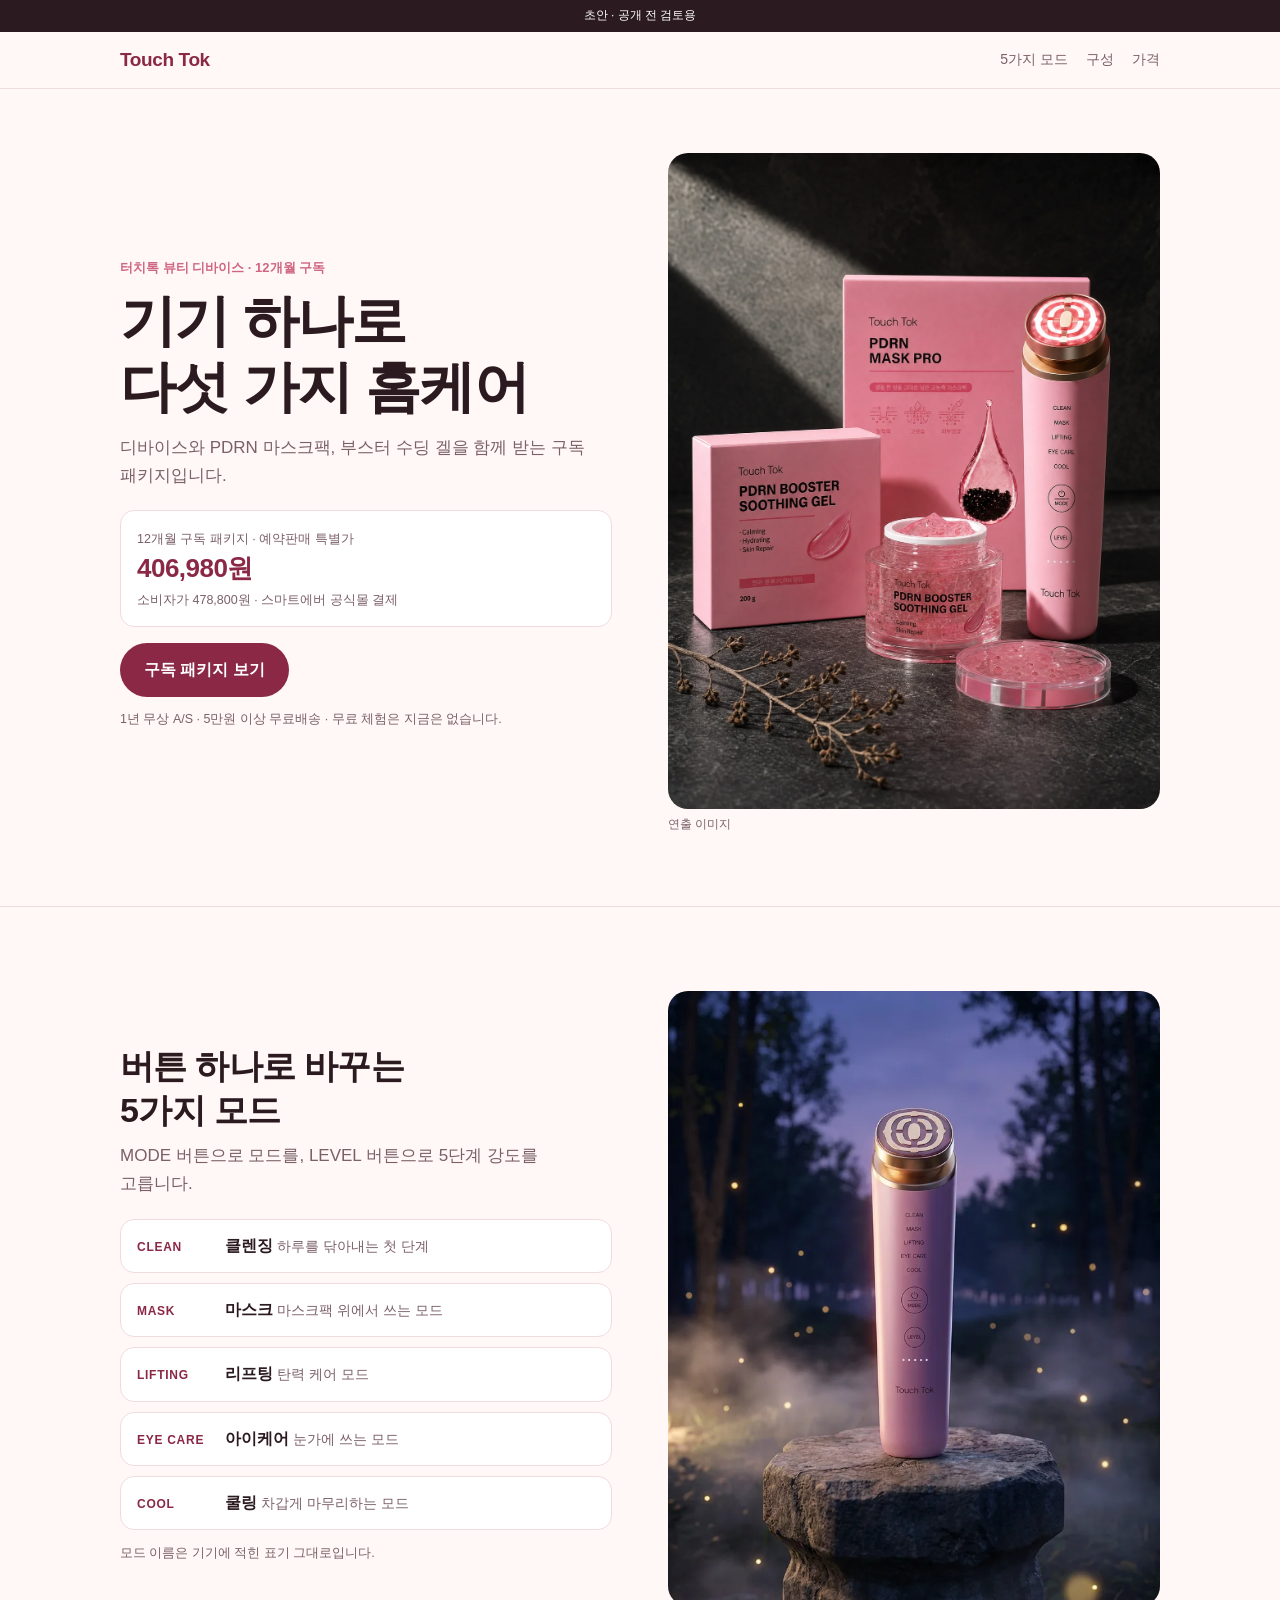
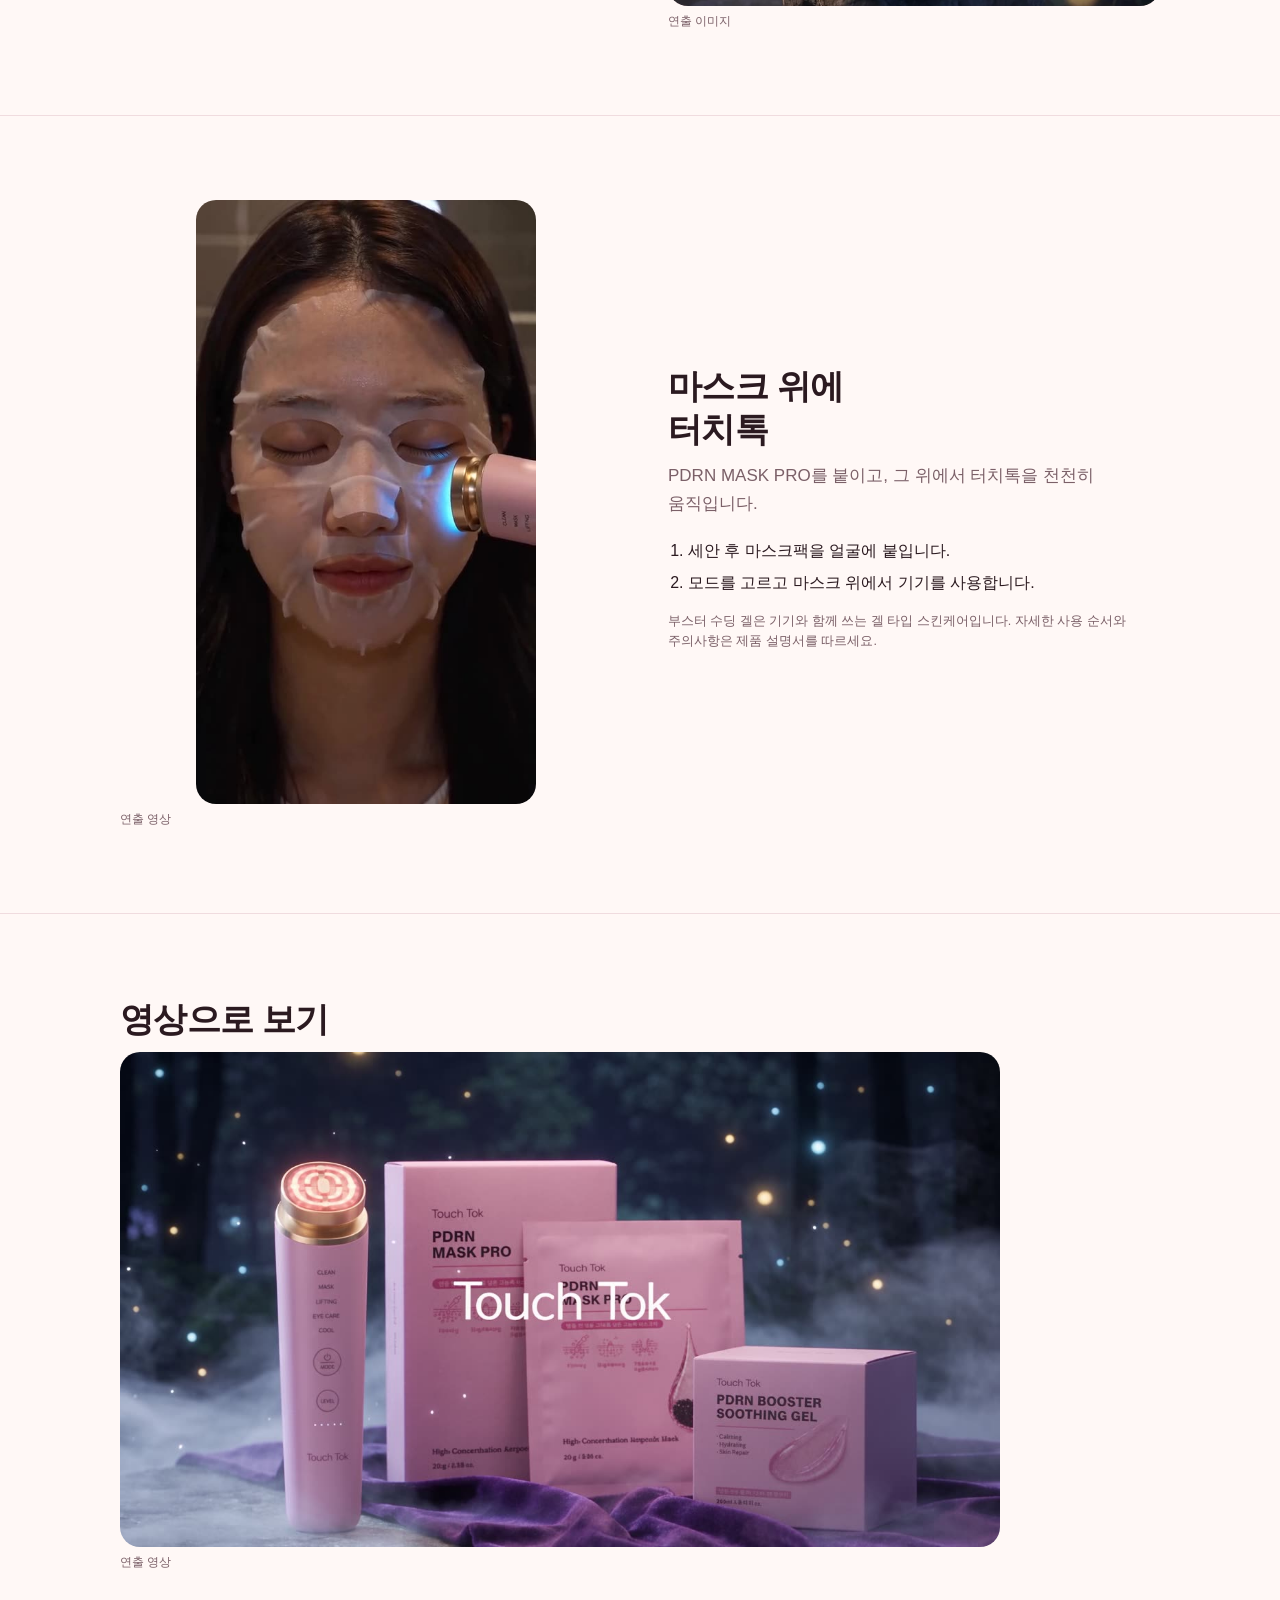
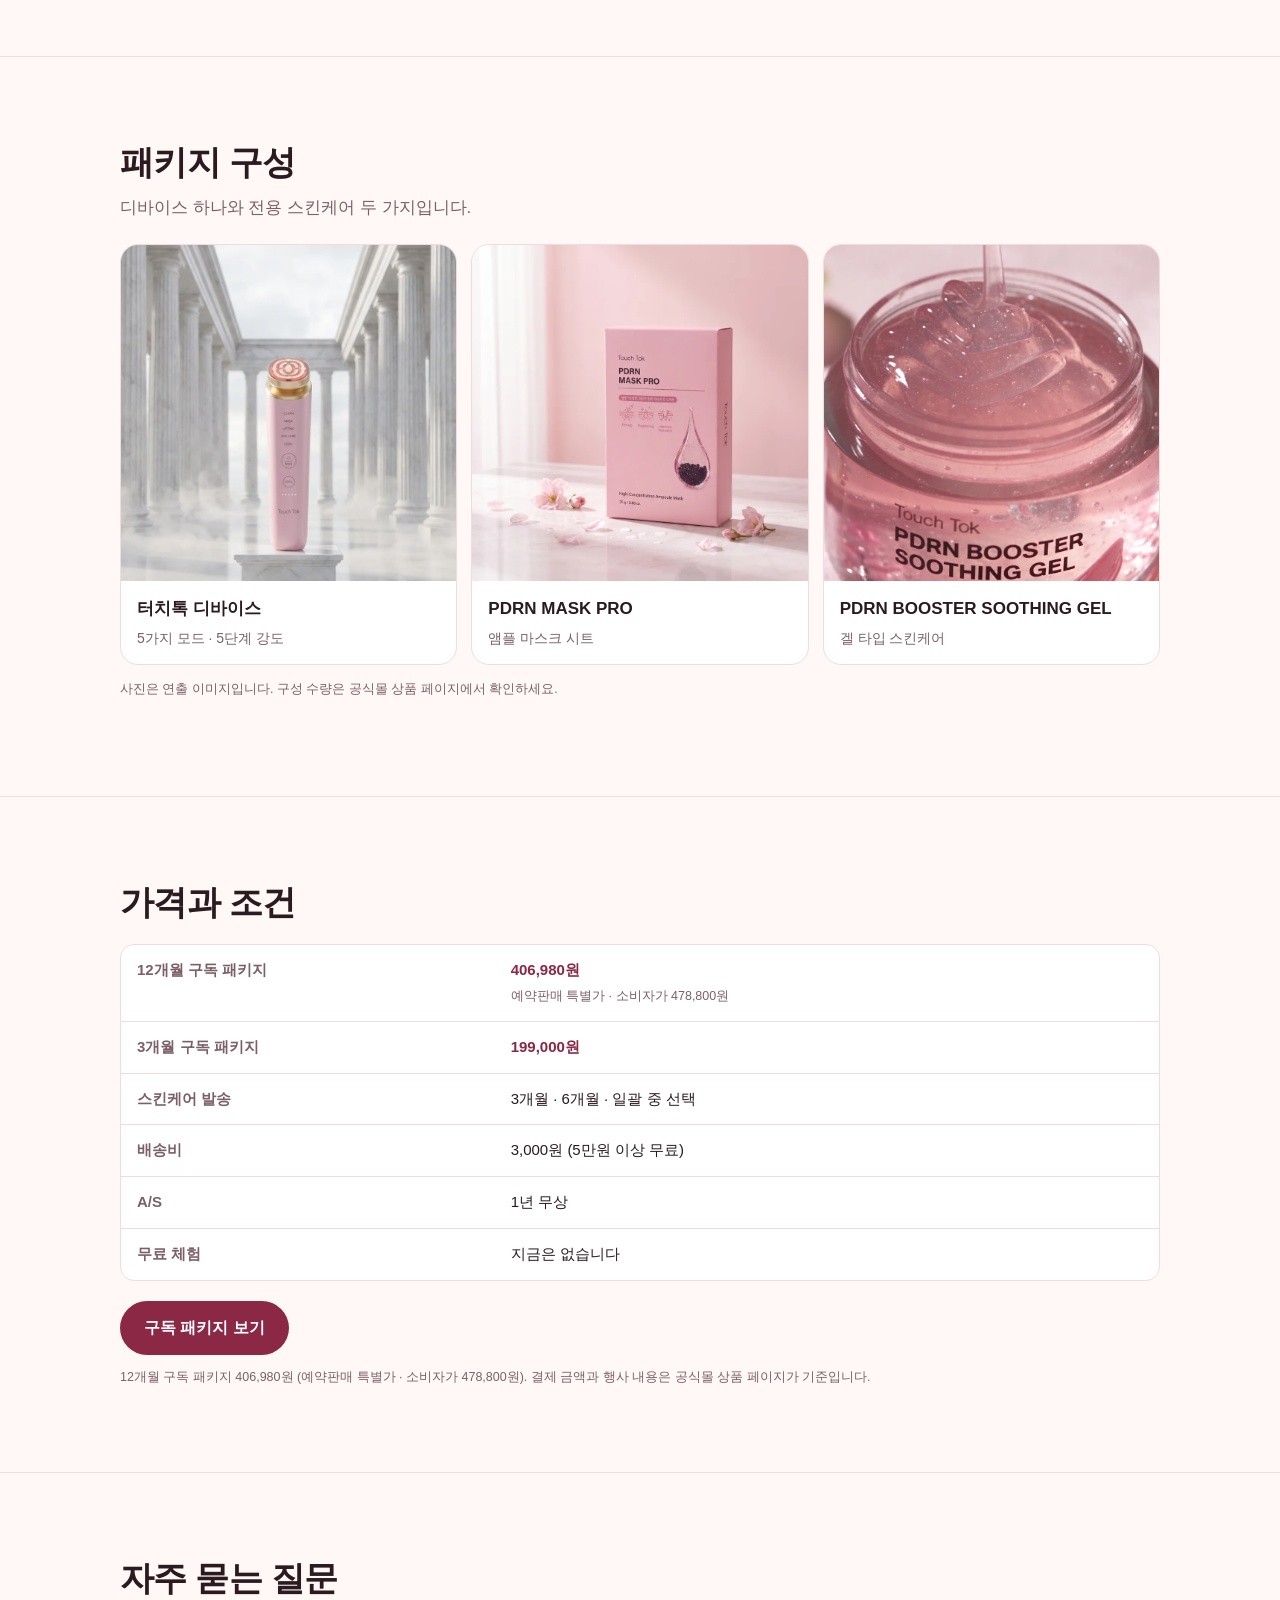
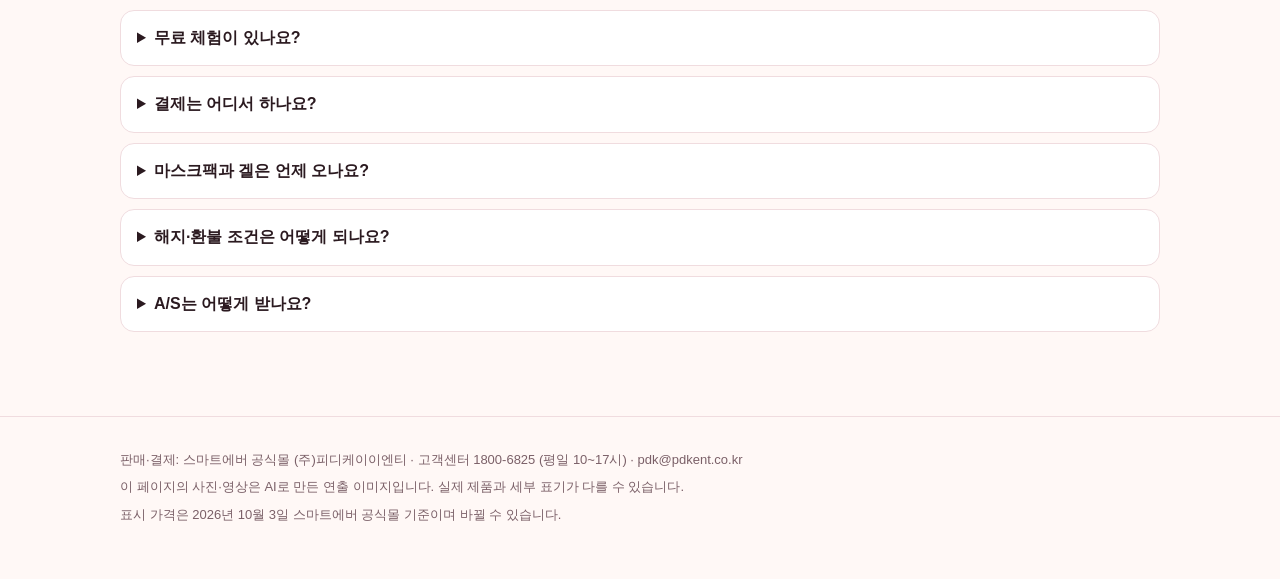
==== index.html @ 44891b77 "터치톡 랜딩(touchtok.kr) 초안 추가 index.html, CNAME, assets/, img/, tools/build.py. DRAFT=True (초안 띠 + 검색 제외" ====
<!doctype html>
<html lang="ko"><head><meta charset="utf-8"><meta name="viewport" content="width=device-width,initial-scale=1">
<title>터치톡 | 기기 하나로 다섯 가지 홈케어</title><meta name="description" content="터치톡 뷰티 디바이스와 PDRN 마스크팩·부스터 수딩 겔을 함께 받는 12개월 구독 패키지."><meta name="robots" content="noindex"><link rel="canonical" href="https://touchtok.kr/"><meta property="og:url" content="https://touchtok.kr/">
<meta property="og:type" content="website"><meta property="og:title" content="터치톡 | 기기 하나로 다섯 가지 홈케어"><meta property="og:description" content="터치톡 뷰티 디바이스와 PDRN 마스크팩·부스터 수딩 겔을 함께 받는 12개월 구독 패키지."><meta property="og:image" content="https://touchtok.kr/assets/og.jpg?v=1">
<link rel="stylesheet" href="assets/site.css?v=1"></head><body><div class="draft">초안 · 공개 전 검토용</div>
<header class="top"><div class="w"><a class="logo" href="./">Touch Tok</a><nav><a class="pc" href="#modes">5가지 모드</a><a href="#set">구성</a><a href="#price">가격</a></nav></div></header>
<main>
<section class="hero"><div class="w two"><div>
<div class="eyebrow">터치톡 뷰티 디바이스 · 12개월 구독</div>
<h1>기기 하나로<br>다섯 가지 홈케어</h1>
<p class="lead">디바이스와 PDRN 마스크팩, 부스터 수딩 겔을 함께 받는 구독 패키지입니다.</p>
<div class="price"><span class="fine">12개월 구독 패키지 · 예약판매 특별가</span><b>406,980원</b><span class="fine">소비자가 478,800원 · 스마트에버 공식몰 결제</span></div>
<a class="btn" href="https://smartever.co.kr/product/detail.html?product_no=33">구독 패키지 보기</a>
<p class="fine" style="margin:12px 0 0">1년 무상 A/S · 5만원 이상 무료배송 · 무료 체험은 지금은 없습니다.</p></div>
<figure><div class="shot a34"><img src="img/set.webp" alt="터치톡 디바이스, PDRN MASK PRO, PDRN BOOSTER SOOTHING GEL"></div><figcaption>연출 이미지</figcaption></figure></div></section>
<section id="modes"><div class="w two"><div>
<h2>버튼 하나로 바꾸는<br>5가지 모드</h2>
<p class="lead">MODE 버튼으로 모드를, LEVEL 버튼으로 5단계 강도를 고릅니다.</p>
<ul class="modes"><li><span class="en">CLEAN</span><div><b>클렌징</b> <span>하루를 닦아내는 첫 단계</span></div></li><li><span class="en">MASK</span><div><b>마스크</b> <span>마스크팩 위에서 쓰는 모드</span></div></li><li><span class="en">LIFTING</span><div><b>리프팅</b> <span>탄력 케어 모드</span></div></li><li><span class="en">EYE CARE</span><div><b>아이케어</b> <span>눈가에 쓰는 모드</span></div></li><li><span class="en">COOL</span><div><b>쿨링</b> <span>차갑게 마무리하는 모드</span></div></li></ul><p class="fine">모드 이름은 기기에 적힌 표기 그대로입니다.</p></div>
<figure><div class="shot a45"><img src="img/device.webp" alt="터치톡 디바이스 정면" loading="lazy"></div><figcaption>연출 이미지</figcaption></figure></div></section>
<section id="how"><div class="w two"><figure><div class="shot v9"><video src="img/use.mp4" poster="img/use.jpg" aria-label="마스크팩 위에서 터치톡을 쓰는 모습" autoplay muted loop playsinline preload="metadata"></video></div><figcaption>연출 영상</figcaption></figure><div>
<h2>마스크 위에<br>터치톡</h2>
<p class="lead">PDRN MASK PRO를 붙이고, 그 위에서 터치톡을 천천히 움직입니다.</p>
<ol><li>세안 후 마스크팩을 얼굴에 붙입니다.</li><li>모드를 고르고 마스크 위에서 기기를 사용합니다.</li></ol>
<p class="fine">부스터 수딩 겔은 기기와 함께 쓰는 겔 타입 스킨케어입니다. 자세한 사용 순서와 주의사항은 제품 설명서를 따르세요.</p></div></div></section>
<section><div class="w"><h2>영상으로 보기</h2><div class="film"><figure><div class="shot v16"><video src="img/film.mp4" poster="img/film.jpg" aria-label="터치톡 세트와 사용 장면" autoplay muted loop playsinline preload="metadata"></video></div><figcaption>연출 영상</figcaption></figure></div></div></section>
<section id="set"><div class="w"><h2>패키지 구성</h2><p class="lead">디바이스 하나와 전용 스킨케어 두 가지입니다.</p>
<div class="cards"><div class="card"><div class="ph"><img src="img/device2.webp" alt="터치톡 디바이스" loading="lazy"></div><div class="tx"><h3>터치톡 디바이스</h3><p>5가지 모드 · 5단계 강도</p></div></div><div class="card"><div class="ph"><img src="img/mask.webp" alt="PDRN MASK PRO" loading="lazy"></div><div class="tx"><h3>PDRN MASK PRO</h3><p>앰플 마스크 시트</p></div></div><div class="card"><div class="ph"><img src="img/gel.webp" alt="PDRN BOOSTER SOOTHING GEL" loading="lazy"></div><div class="tx"><h3>PDRN BOOSTER SOOTHING GEL</h3><p>겔 타입 스킨케어</p></div></div></div>
<p class="fine">사진은 연출 이미지입니다. 구성 수량은 공식몰 상품 페이지에서 확인하세요.</p></div></section>
<section id="price"><div class="w"><h2>가격과 조건</h2>
<table><tr><th>12개월 구독 패키지</th><td><b>406,980원</b><br><span class="fine">예약판매 특별가 · 소비자가 478,800원</span></td></tr>
<tr><th>3개월 구독 패키지</th><td><b>199,000원</b></td></tr>
<tr><th>스킨케어 발송</th><td>3개월 · 6개월 · 일괄 중 선택</td></tr>
<tr><th>배송비</th><td>3,000원 (5만원 이상 무료)</td></tr>
<tr><th>A/S</th><td>1년 무상</td></tr>
<tr><th>무료 체험</th><td>지금은 없습니다</td></tr></table>
<a class="btn" href="https://smartever.co.kr/product/detail.html?product_no=33">구독 패키지 보기</a>
<p class="fine" style="margin:12px 0 0">12개월 구독 패키지 406,980원 (예약판매 특별가 · 소비자가 478,800원). 결제 금액과 행사 내용은 공식몰 상품 페이지가 기준입니다.</p></div></section>
<section><div class="w"><h2>자주 묻는 질문</h2><details><summary>무료 체험이 있나요?</summary><p>지금은 없습니다.</p></details><details><summary>결제는 어디서 하나요?</summary><p>스마트에버 공식몰(smartever.co.kr)에서 결제합니다. 아래 버튼이 상품 페이지로 연결됩니다.</p></details><details><summary>마스크팩과 겔은 언제 오나요?</summary><p>주문할 때 3개월 · 6개월 · 일괄 발송 중에서 고릅니다.</p></details><details><summary>해지·환불 조건은 어떻게 되나요?</summary><p>공식몰 상품 페이지의 안내를 따릅니다. 궁금한 점은 고객센터 1800-6825(평일 10~17시)로 문의하세요.</p></details><details><summary>A/S는 어떻게 받나요?</summary><p>공식 판매처 구매 기준 1년 무상 A/S입니다.</p></details></div></section>
</main>
<footer><div class="w"><p>판매·결제: 스마트에버 공식몰 (주)피디케이이엔티 · 고객센터 1800-6825 (평일 10~17시) · pdk@pdkent.co.kr</p><p>이 페이지의 사진·영상은 AI로 만든 연출 이미지입니다. 실제 제품과 세부 표기가 다를 수 있습니다.</p><p>표시 가격은 2026년 10월 3일 스마트에버 공식몰 기준이며 바뀔 수 있습니다.</p></div></footer>
<div class="sticky"><a class="btn" href="https://smartever.co.kr/product/detail.html?product_no=33">구독 패키지 보기 · 406,980원</a></div></body></html>
---- assets/site.css ----
:root{--bg:#fff8f6;--ink:#2b1a20;--mut:#7b6068;--pink:#f6ccd5;--rose:#cf6682;--berry:#8a2846;--line:#f0dcdf}
*{box-sizing:border-box}html{scroll-behavior:smooth}
body{margin:0;background:var(--bg);color:var(--ink);font:16px/1.65 Pretendard,"Apple SD Gothic Neo","Noto Sans KR","Malgun Gothic",sans-serif;word-break:keep-all;-webkit-font-smoothing:antialiased}
img,video{max-width:100%;display:block}a{color:inherit}
.w{max-width:1080px;margin:0 auto;padding:0 20px}
.draft{background:var(--ink);color:#fff;text-align:center;font-size:12px;padding:6px}
.top{position:sticky;top:0;z-index:5;background:rgba(255,248,246,.92);backdrop-filter:blur(8px);border-bottom:1px solid var(--line)}
.top .w{display:flex;align-items:center;height:56px}
.logo{font-weight:800;font-size:19px;letter-spacing:-.02em;text-decoration:none;color:var(--berry)}
.top nav{margin-left:auto;display:flex;gap:18px;font-size:14px}.top nav a{text-decoration:none;color:var(--mut)}.top nav .pc{display:none}
.btn{display:inline-block;background:var(--berry);color:#fff;text-decoration:none;font-weight:700;padding:14px 24px;border-radius:999px;text-align:center}
section{padding:52px 0;border-top:1px solid var(--line)}.hero{border-top:0;padding:36px 0 44px}
.two{display:grid;gap:28px}
.eyebrow{color:var(--rose);font-weight:700;font-size:13px}
h1{font-size:38px;line-height:1.18;letter-spacing:-.03em;margin:10px 0 14px;font-weight:800}
h2{font-size:26px;line-height:1.28;letter-spacing:-.02em;margin:0 0 10px;font-weight:800}
h3{margin:0 0 4px;font-size:17px}
.lead{color:var(--mut);margin:0 0 20px;font-size:17px}
.price{background:#fff;border:1px solid var(--line);border-radius:14px;padding:14px 16px;margin:0 0 16px}
.price b{display:block;font-size:26px;letter-spacing:-.02em;color:var(--berry);line-height:1.3}
.fine{font-size:12.5px;color:var(--mut)}
figure{margin:0}figcaption{font-size:11.5px;color:var(--mut);margin-top:6px}
.shot{border-radius:20px;overflow:hidden;background:var(--pink)}.shot img,.shot video{width:100%;height:100%;object-fit:cover}
.a34{aspect-ratio:3/4}.a45{aspect-ratio:4/5}.a45 img{object-position:50% 62%}.a11{aspect-ratio:1/1}.v16{aspect-ratio:16/9}
.v9{aspect-ratio:9/16;max-width:340px;margin:0 auto}
.modes{list-style:none;padding:0;margin:20px 0 12px;display:grid;gap:10px}
.modes li{display:flex;gap:12px;align-items:baseline;background:#fff;border:1px solid var(--line);border-radius:14px;padding:13px 16px}
.modes .en{font-weight:800;font-size:12px;letter-spacing:.06em;color:var(--berry);width:76px;flex:none}
.modes span{color:var(--mut);font-size:14px}
ol{padding-left:20px;margin:0 0 14px}ol li{margin:6px 0}
.cards{display:grid;gap:14px;margin:22px 0 14px}
.card{display:flex;align-items:center;background:#fff;border:1px solid var(--line);border-radius:18px;overflow:hidden;text-decoration:none}
.card .ph{aspect-ratio:1/1;background:var(--pink);width:112px;flex:none}.card .ph img{width:100%;height:100%;object-fit:cover}
.card .tx{padding:14px 16px}.card p{margin:0;color:var(--mut);font-size:14px}.card b{color:var(--berry)}
table{width:100%;border-collapse:separate;border-spacing:0;background:#fff;border:1px solid var(--line);border-radius:14px;overflow:hidden;margin:20px 0}
th,td{text-align:left;padding:13px 16px;border-bottom:1px solid var(--line);font-size:15px;vertical-align:top}
th{width:36%;font-weight:600;color:var(--mut)}tr:last-child th,tr:last-child td{border-bottom:0}td b{color:var(--berry)}
details{background:#fff;border:1px solid var(--line);border-radius:14px;padding:14px 16px;margin-top:10px}
summary{font-weight:700;cursor:pointer}details p{margin:8px 0 0;color:var(--mut)}
footer{padding:32px 0 104px;border-top:1px solid var(--line);font-size:13px;color:var(--mut)}footer p{margin:0 0 6px}
.sticky{position:fixed;left:0;right:0;bottom:0;padding:10px 16px calc(10px + env(safe-area-inset-bottom));background:rgba(255,248,246,.95);backdrop-filter:blur(8px);border-top:1px solid var(--line);z-index:6}
.sticky .btn{display:block}
@media(min-width:800px){.top nav .pc{display:inline}.hero{padding:64px 0 72px}.two{grid-template-columns:1fr 1fr;gap:56px;align-items:center}
h1{font-size:56px}h2{font-size:34px}section{padding:84px 0}.cards{grid-template-columns:repeat(3,1fr)}.cards.c2{grid-template-columns:repeat(2,1fr);max-width:720px}
.card{display:block}.card .ph{width:auto}.sticky{display:none}footer{padding-bottom:48px}.film{max-width:880px}}
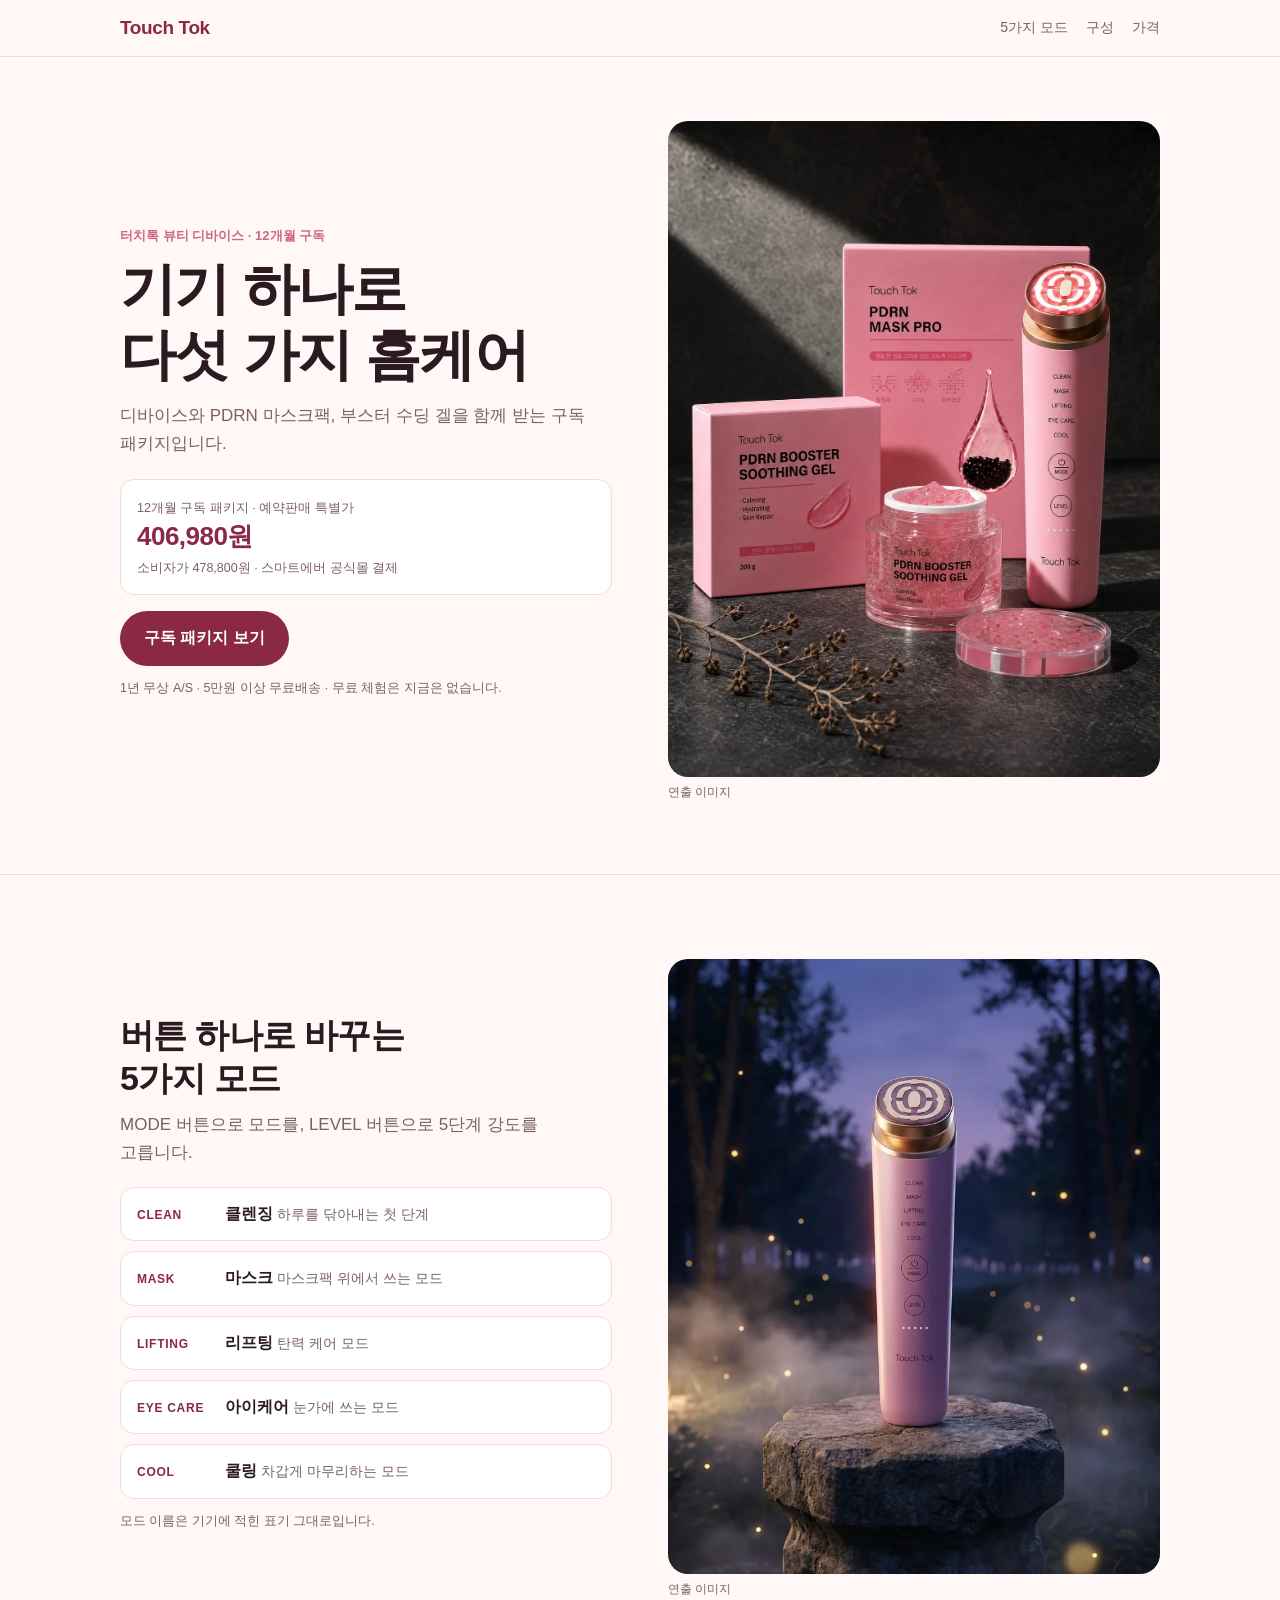
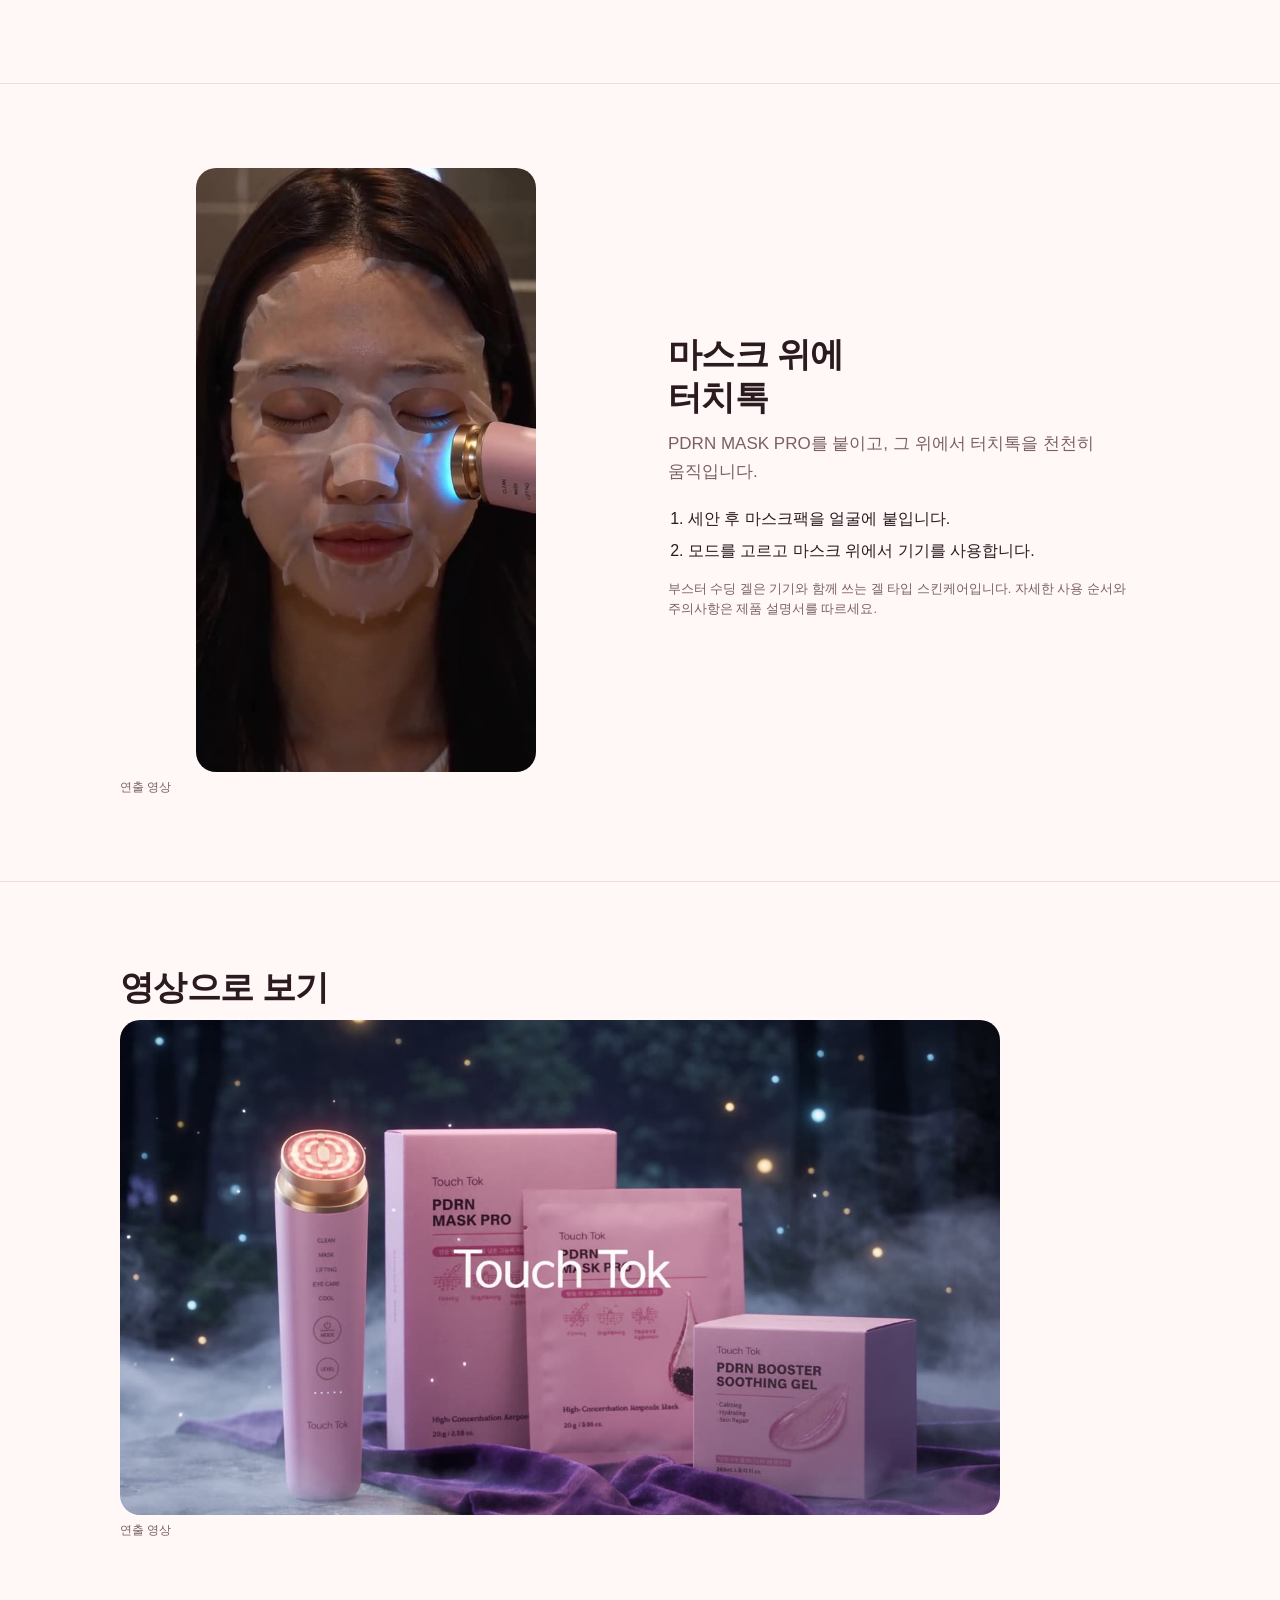
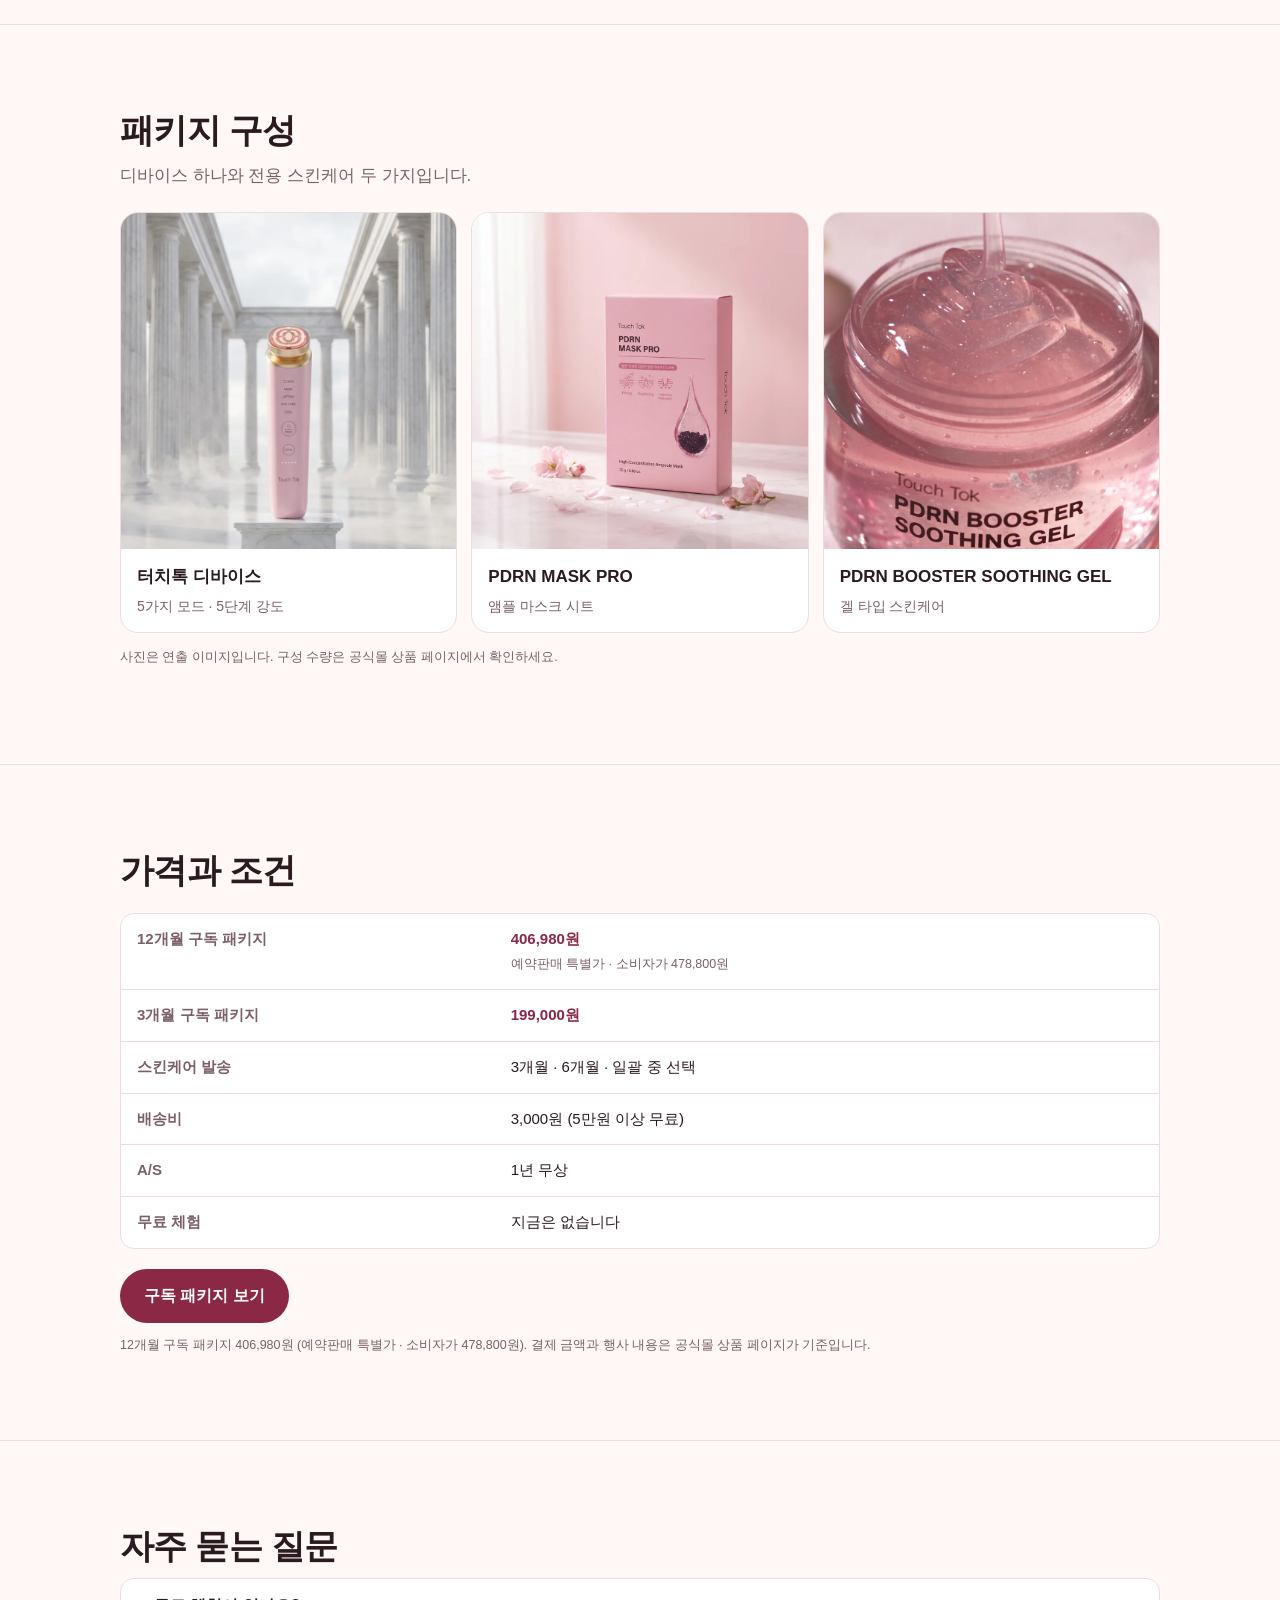
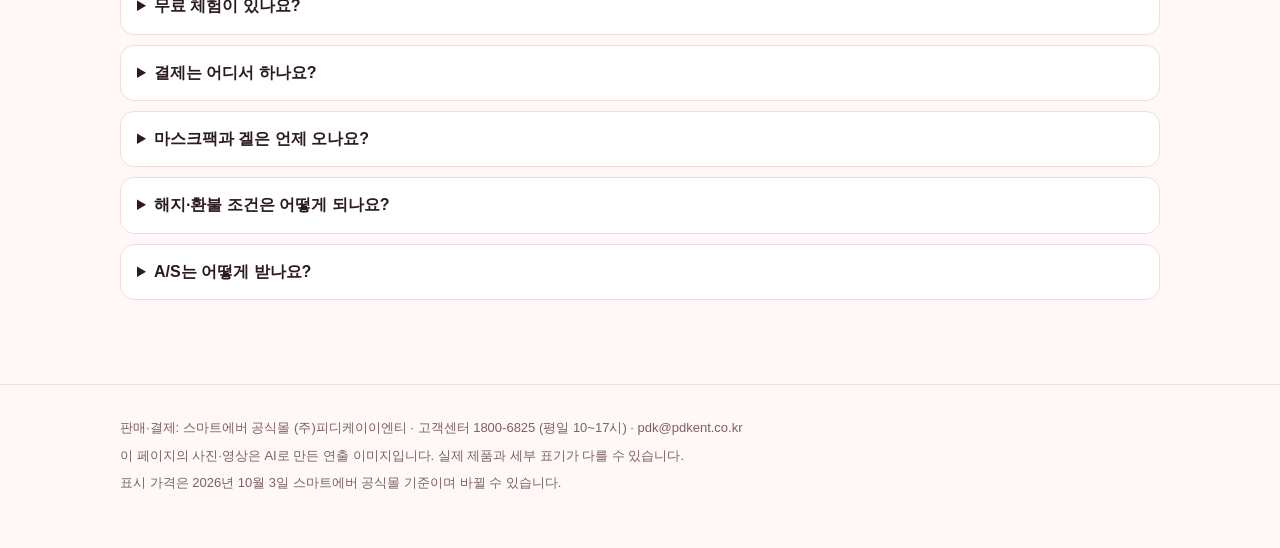
==== commit d5d260d0: "공개판으로 전환: DRAFT=False 초안 띠와 noindex 제거. tools/build.py 의 DRAFT 만 바꿔 다시 생성.  Co-Authored-By: Claude O" ====
--- a/index.html
+++ b/index.html
@@ -1,8 +1,8 @@
 <!doctype html>
 <html lang="ko"><head><meta charset="utf-8"><meta name="viewport" content="width=device-width,initial-scale=1">
-<title>터치톡 | 기기 하나로 다섯 가지 홈케어</title><meta name="description" content="터치톡 뷰티 디바이스와 PDRN 마스크팩·부스터 수딩 겔을 함께 받는 12개월 구독 패키지."><meta name="robots" content="noindex"><link rel="canonical" href="https://touchtok.kr/"><meta property="og:url" content="https://touchtok.kr/">
+<title>터치톡 | 기기 하나로 다섯 가지 홈케어</title><meta name="description" content="터치톡 뷰티 디바이스와 PDRN 마스크팩·부스터 수딩 겔을 함께 받는 12개월 구독 패키지."><link rel="canonical" href="https://touchtok.kr/"><meta property="og:url" content="https://touchtok.kr/">
 <meta property="og:type" content="website"><meta property="og:title" content="터치톡 | 기기 하나로 다섯 가지 홈케어"><meta property="og:description" content="터치톡 뷰티 디바이스와 PDRN 마스크팩·부스터 수딩 겔을 함께 받는 12개월 구독 패키지."><meta property="og:image" content="https://touchtok.kr/assets/og.jpg?v=1">
-<link rel="stylesheet" href="assets/site.css?v=1"></head><body><div class="draft">초안 · 공개 전 검토용</div>
+<link rel="stylesheet" href="assets/site.css?v=1"></head><body>
 <header class="top"><div class="w"><a class="logo" href="./">Touch Tok</a><nav><a class="pc" href="#modes">5가지 모드</a><a href="#set">구성</a><a href="#price">가격</a></nav></div></header>
 <main>
 <section class="hero"><div class="w two"><div>
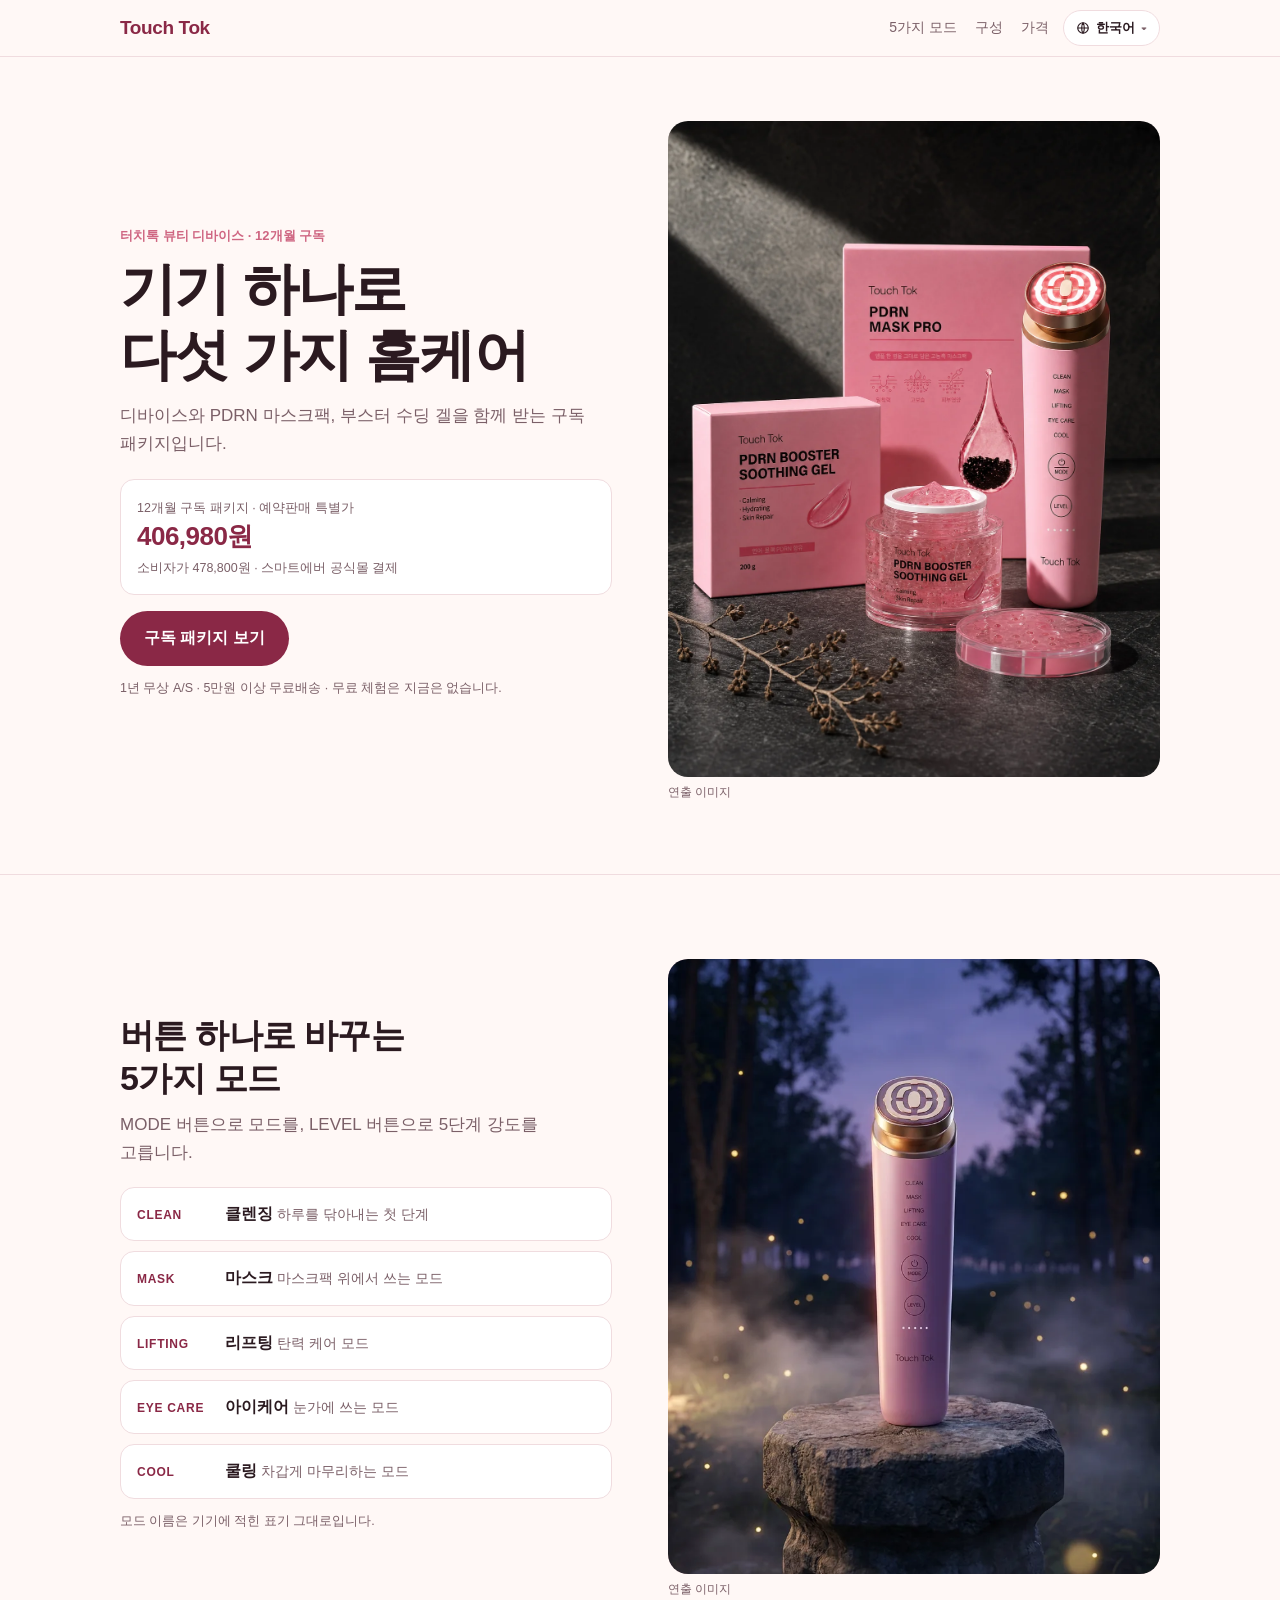
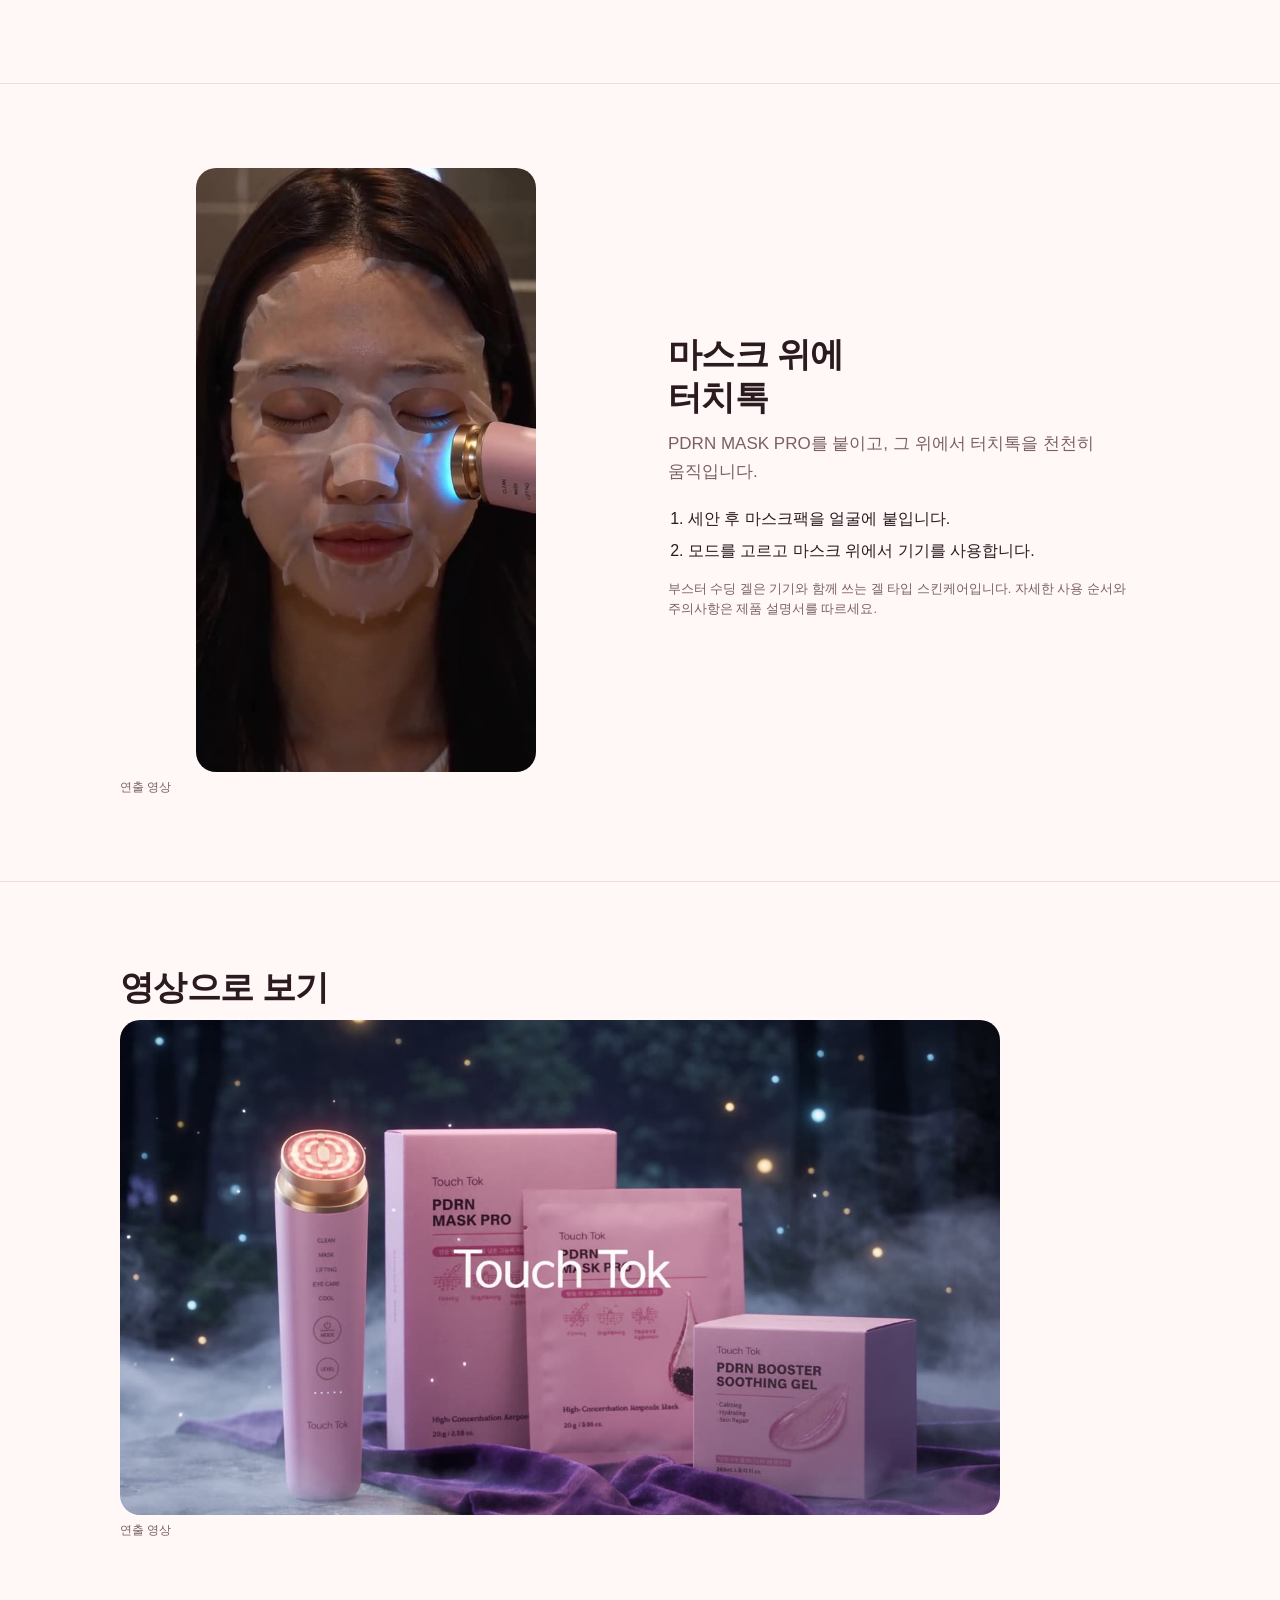
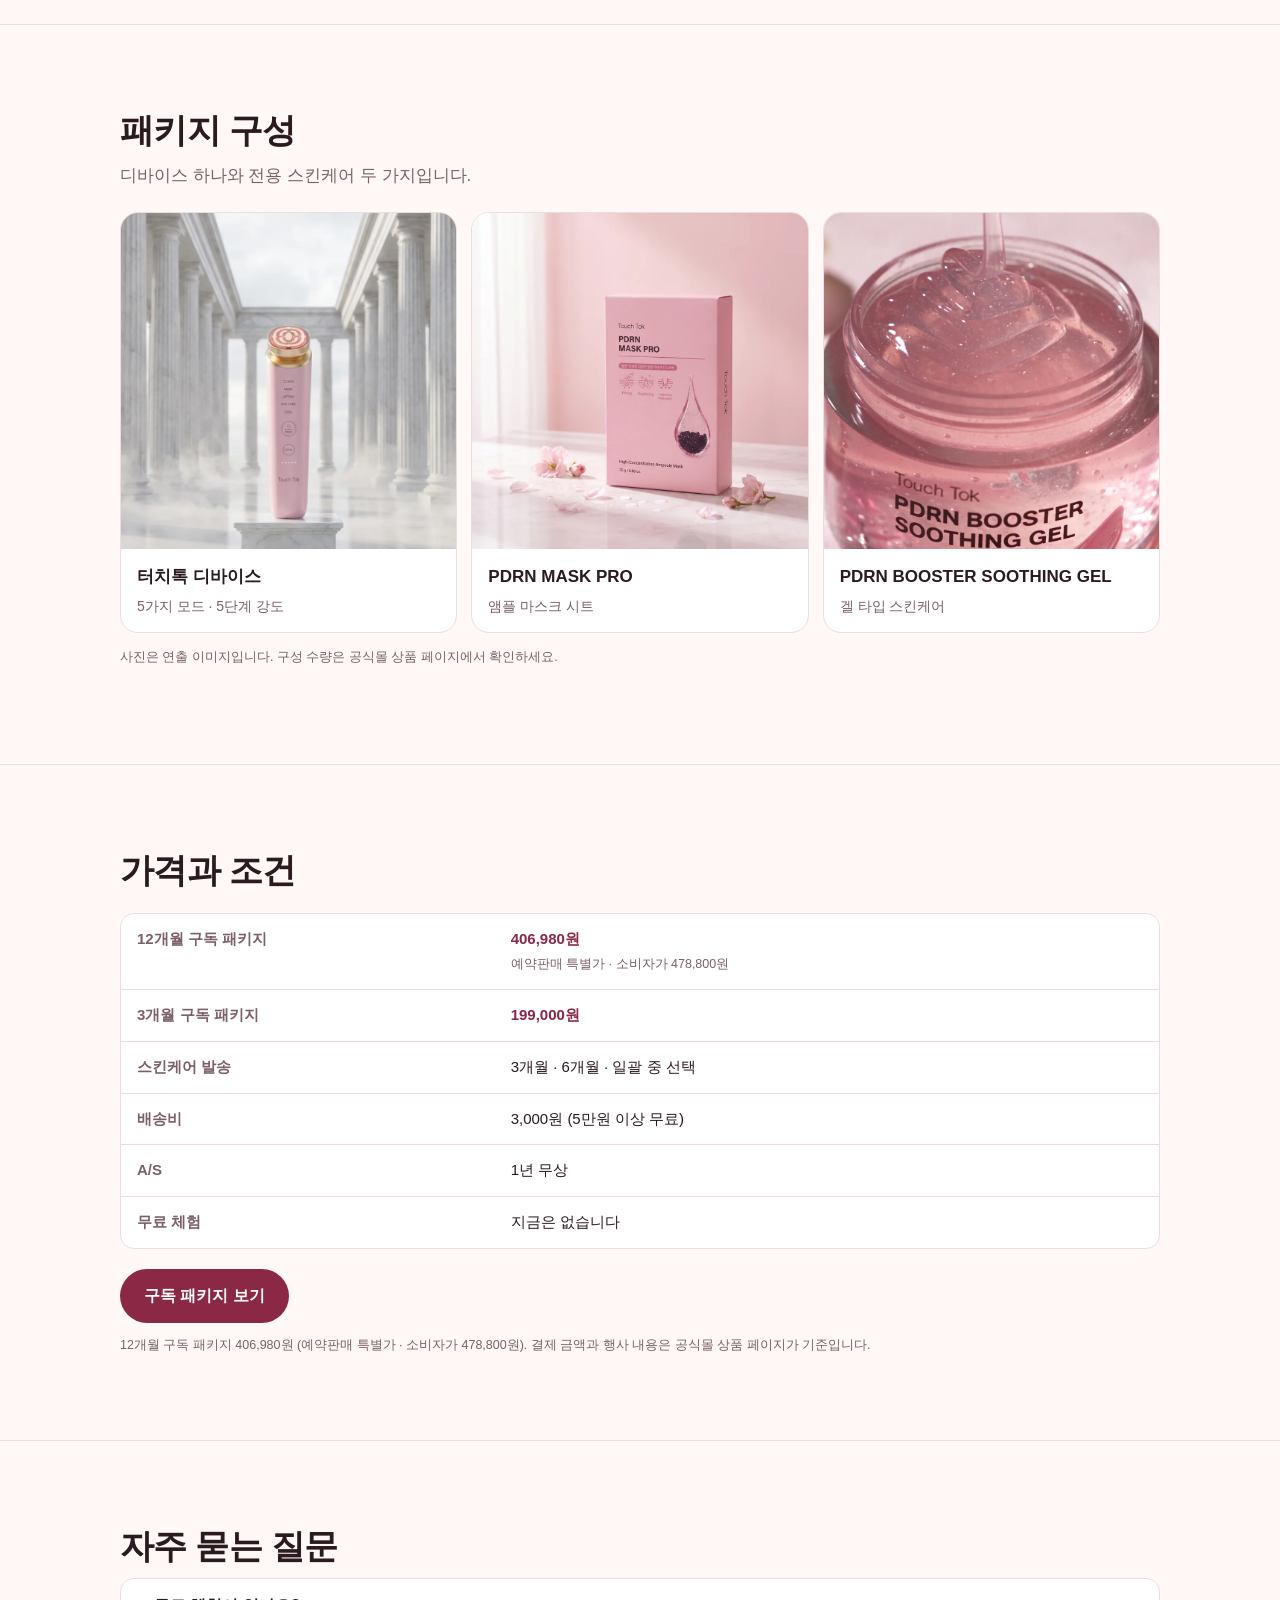
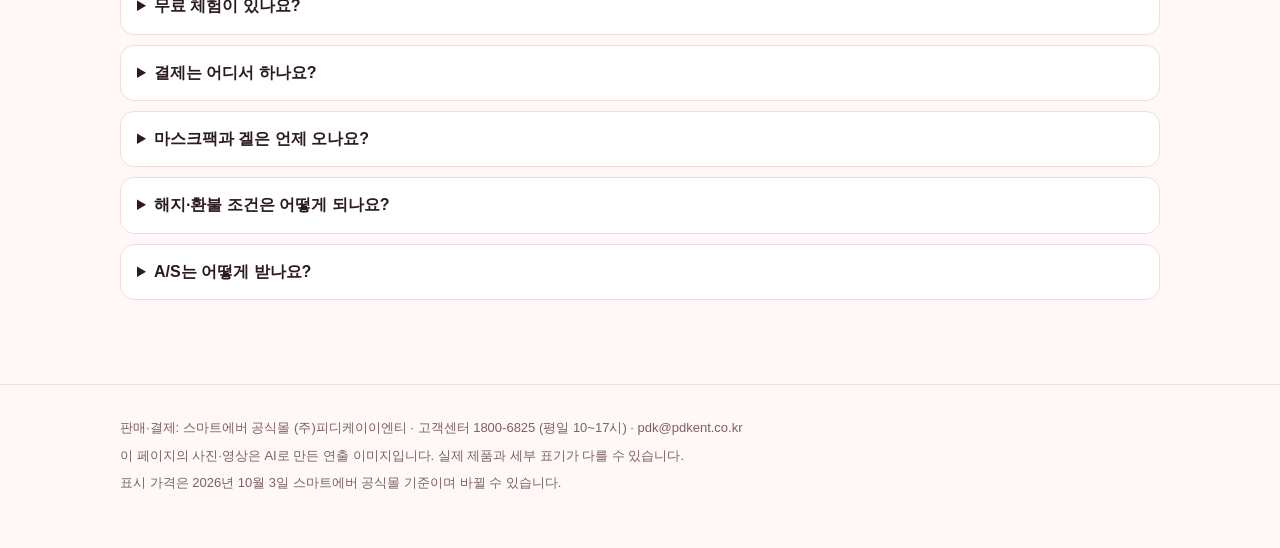
==== commit 0e783648: "5개 언어판 추가 (en, ja, zh, es, vi) 및 언어 버튼 tools/build.py 에 언어별 문구표(T)와 언어 선택 메뉴 추가, OGV=2. 한국어 index.ht" ====
--- a/index.html
+++ b/index.html
@@ -1,9 +1,10 @@
 <!doctype html>
 <html lang="ko"><head><meta charset="utf-8"><meta name="viewport" content="width=device-width,initial-scale=1">
-<title>터치톡 | 기기 하나로 다섯 가지 홈케어</title><meta name="description" content="터치톡 뷰티 디바이스와 PDRN 마스크팩·부스터 수딩 겔을 함께 받는 12개월 구독 패키지."><link rel="canonical" href="https://touchtok.kr/"><meta property="og:url" content="https://touchtok.kr/">
-<meta property="og:type" content="website"><meta property="og:title" content="터치톡 | 기기 하나로 다섯 가지 홈케어"><meta property="og:description" content="터치톡 뷰티 디바이스와 PDRN 마스크팩·부스터 수딩 겔을 함께 받는 12개월 구독 패키지."><meta property="og:image" content="https://touchtok.kr/assets/og.jpg?v=1">
-<link rel="stylesheet" href="assets/site.css?v=1"></head><body>
-<header class="top"><div class="w"><a class="logo" href="./">Touch Tok</a><nav><a class="pc" href="#modes">5가지 모드</a><a href="#set">구성</a><a href="#price">가격</a></nav></div></header>
+<title>터치톡 | 기기 하나로 다섯 가지 홈케어</title><meta name="description" content="터치톡 뷰티 디바이스와 PDRN 마스크팩·부스터 수딩 겔을 함께 받는 12개월 구독 패키지."><link rel="canonical" href="https://touchtok.kr/"><meta property="og:url" content="https://touchtok.kr/"><link rel="alternate" hreflang="ko" href="https://touchtok.kr/"><link rel="alternate" hreflang="en" href="https://touchtok.kr/en/"><link rel="alternate" hreflang="ja" href="https://touchtok.kr/ja/"><link rel="alternate" hreflang="zh-Hans" href="https://touchtok.kr/zh/"><link rel="alternate" hreflang="es" href="https://touchtok.kr/es/"><link rel="alternate" hreflang="vi" href="https://touchtok.kr/vi/"><link rel="alternate" hreflang="x-default" href="https://touchtok.kr/">
+<meta property="og:type" content="website"><meta property="og:title" content="터치톡 | 기기 하나로 다섯 가지 홈케어"><meta property="og:description" content="터치톡 뷰티 디바이스와 PDRN 마스크팩·부스터 수딩 겔을 함께 받는 12개월 구독 패키지."><meta property="og:image" content="https://touchtok.kr/assets/og.jpg?v=2">
+<link rel="stylesheet" href="assets/site.css?v=2"></head><body>
+<header class="top"><div class="w"><a class="logo" href="./">Touch Tok</a><nav><a class="pc" href="#modes">5가지 모드</a><a class="pc" href="#set">구성</a><a href="#price">가격</a></nav>
+<details class="lang"><summary aria-label="Language"><svg width="14" height="14" viewBox="0 0 24 24" fill="none" stroke="currentColor" stroke-width="2" aria-hidden="true"><circle cx="12" cy="12" r="9"/><path d="M3 12h18M12 3c3 3.2 3 14.8 0 18M12 3c-3 3.2-3 14.8 0 18"/></svg>한국어</summary><div><a href="./" lang="ko" aria-current="page">한국어</a><a href="en/" lang="en">English</a><a href="ja/" lang="ja">日本語</a><a href="zh/" lang="zh-Hans">简体中文</a><a href="es/" lang="es">Español</a><a href="vi/" lang="vi">Tiếng Việt</a></div></details></div></header>
 <main>
 <section class="hero"><div class="w two"><div>
 <div class="eyebrow">터치톡 뷰티 디바이스 · 12개월 구독</div>
@@ -36,7 +37,7 @@
 <tr><th>무료 체험</th><td>지금은 없습니다</td></tr></table>
 <a class="btn" href="https://smartever.co.kr/product/detail.html?product_no=33">구독 패키지 보기</a>
 <p class="fine" style="margin:12px 0 0">12개월 구독 패키지 406,980원 (예약판매 특별가 · 소비자가 478,800원). 결제 금액과 행사 내용은 공식몰 상품 페이지가 기준입니다.</p></div></section>
-<section><div class="w"><h2>자주 묻는 질문</h2><details><summary>무료 체험이 있나요?</summary><p>지금은 없습니다.</p></details><details><summary>결제는 어디서 하나요?</summary><p>스마트에버 공식몰(smartever.co.kr)에서 결제합니다. 아래 버튼이 상품 페이지로 연결됩니다.</p></details><details><summary>마스크팩과 겔은 언제 오나요?</summary><p>주문할 때 3개월 · 6개월 · 일괄 발송 중에서 고릅니다.</p></details><details><summary>해지·환불 조건은 어떻게 되나요?</summary><p>공식몰 상품 페이지의 안내를 따릅니다. 궁금한 점은 고객센터 1800-6825(평일 10~17시)로 문의하세요.</p></details><details><summary>A/S는 어떻게 받나요?</summary><p>공식 판매처 구매 기준 1년 무상 A/S입니다.</p></details></div></section>
+<section class="faq"><div class="w"><h2>자주 묻는 질문</h2><details><summary>무료 체험이 있나요?</summary><p>지금은 없습니다.</p></details><details><summary>결제는 어디서 하나요?</summary><p>스마트에버 공식몰(smartever.co.kr)에서 결제합니다. 아래 버튼이 상품 페이지로 연결됩니다.</p></details><details><summary>마스크팩과 겔은 언제 오나요?</summary><p>주문할 때 3개월 · 6개월 · 일괄 발송 중에서 고릅니다.</p></details><details><summary>해지·환불 조건은 어떻게 되나요?</summary><p>공식몰 상품 페이지의 안내를 따릅니다. 궁금한 점은 고객센터 1800-6825(평일 10~17시)로 문의하세요.</p></details><details><summary>A/S는 어떻게 받나요?</summary><p>공식 판매처 구매 기준 1년 무상 A/S입니다.</p></details></div></section>
 </main>
 <footer><div class="w"><p>판매·결제: 스마트에버 공식몰 (주)피디케이이엔티 · 고객센터 1800-6825 (평일 10~17시) · pdk@pdkent.co.kr</p><p>이 페이지의 사진·영상은 AI로 만든 연출 이미지입니다. 실제 제품과 세부 표기가 다를 수 있습니다.</p><p>표시 가격은 2026년 10월 3일 스마트에버 공식몰 기준이며 바뀔 수 있습니다.</p></div></footer>
 <div class="sticky"><a class="btn" href="https://smartever.co.kr/product/detail.html?product_no=33">구독 패키지 보기 · 406,980원</a></div></body></html>
--- a/assets/site.css
+++ b/assets/site.css
@@ -6,8 +6,13 @@
 .draft{background:var(--ink);color:#fff;text-align:center;font-size:12px;padding:6px}
 .top{position:sticky;top:0;z-index:5;background:rgba(255,248,246,.92);backdrop-filter:blur(8px);border-bottom:1px solid var(--line)}
 .top .w{display:flex;align-items:center;height:56px}
-.logo{font-weight:800;font-size:19px;letter-spacing:-.02em;text-decoration:none;color:var(--berry)}
-.top nav{margin-left:auto;display:flex;gap:18px;font-size:14px}.top nav a{text-decoration:none;color:var(--mut)}.top nav .pc{display:none}
+.logo{font-weight:800;font-size:19px;letter-spacing:-.02em;text-decoration:none;color:var(--berry);white-space:nowrap}
+.top nav{margin-left:auto;display:flex;gap:18px;font-size:14px}.top nav a{text-decoration:none;color:var(--mut);white-space:nowrap}.top nav .pc{display:none}
+.lang{position:relative;margin:0 0 0 14px;padding:0;border:0;background:none;border-radius:0}
+.lang summary{list-style:none;display:flex;align-items:center;gap:6px;font-weight:600;font-size:13px;border:1px solid var(--line);border-radius:999px;padding:6px 12px;background:#fff;white-space:nowrap}
+.lang summary::-webkit-details-marker{display:none}.lang summary::after{content:"▾";font-size:11px;color:var(--mut)}
+.lang div{position:absolute;right:0;top:calc(100% + 8px);min-width:150px;background:#fff;border:1px solid var(--line);border-radius:14px;padding:6px;box-shadow:0 12px 30px rgba(43,26,32,.12)}
+.lang a{display:block;padding:9px 12px;border-radius:9px;text-decoration:none;font-size:14px}.lang a[aria-current]{background:var(--bg);font-weight:700;color:var(--berry)}
 .btn{display:inline-block;background:var(--berry);color:#fff;text-decoration:none;font-weight:700;padding:14px 24px;border-radius:999px;text-align:center}
 section{padding:52px 0;border-top:1px solid var(--line)}.hero{border-top:0;padding:36px 0 44px}
 .two{display:grid;gap:28px}
@@ -35,11 +40,16 @@
 table{width:100%;border-collapse:separate;border-spacing:0;background:#fff;border:1px solid var(--line);border-radius:14px;overflow:hidden;margin:20px 0}
 th,td{text-align:left;padding:13px 16px;border-bottom:1px solid var(--line);font-size:15px;vertical-align:top}
 th{width:36%;font-weight:600;color:var(--mut)}tr:last-child th,tr:last-child td{border-bottom:0}td b{color:var(--berry)}
-details{background:#fff;border:1px solid var(--line);border-radius:14px;padding:14px 16px;margin-top:10px}
-summary{font-weight:700;cursor:pointer}details p{margin:8px 0 0;color:var(--mut)}
+.faq details{background:#fff;border:1px solid var(--line);border-radius:14px;padding:14px 16px;margin-top:10px}
+summary{font-weight:700;cursor:pointer}.faq details p{margin:8px 0 0;color:var(--mut)}
 footer{padding:32px 0 104px;border-top:1px solid var(--line);font-size:13px;color:var(--mut)}footer p{margin:0 0 6px}
 .sticky{position:fixed;left:0;right:0;bottom:0;padding:10px 16px calc(10px + env(safe-area-inset-bottom));background:rgba(255,248,246,.95);backdrop-filter:blur(8px);border-top:1px solid var(--line);z-index:6}
 .sticky .btn{display:block}
+html:lang(en) body,html:lang(es) body,html:lang(vi) body{font-family:system-ui,-apple-system,"Segoe UI",Roboto,"Helvetica Neue",Arial,sans-serif}
+html:lang(en) h1,html:lang(es) h1,html:lang(vi) h1{font-size:33px;letter-spacing:-.02em}
+html:lang(ja) body{font-family:"Hiragino Sans","Yu Gothic UI",Meiryo,"Noto Sans JP","Noto Sans CJK JP",sans-serif;word-break:normal;line-break:strict}
+html:lang(zh) body{font-family:"PingFang SC","Microsoft YaHei","Noto Sans SC","Noto Sans CJK SC",sans-serif;word-break:normal}
 @media(min-width:800px){.top nav .pc{display:inline}.hero{padding:64px 0 72px}.two{grid-template-columns:1fr 1fr;gap:56px;align-items:center}
-h1{font-size:56px}h2{font-size:34px}section{padding:84px 0}.cards{grid-template-columns:repeat(3,1fr)}.cards.c2{grid-template-columns:repeat(2,1fr);max-width:720px}
+h1{font-size:56px}h2{font-size:34px}section{padding:84px 0}.cards{grid-template-columns:repeat(3,1fr)}
+html:lang(en) h1,html:lang(es) h1,html:lang(vi) h1{font-size:46px}html:lang(ja) h1{font-size:50px}
 .card{display:block}.card .ph{width:auto}.sticky{display:none}footer{padding-bottom:48px}.film{max-width:880px}}
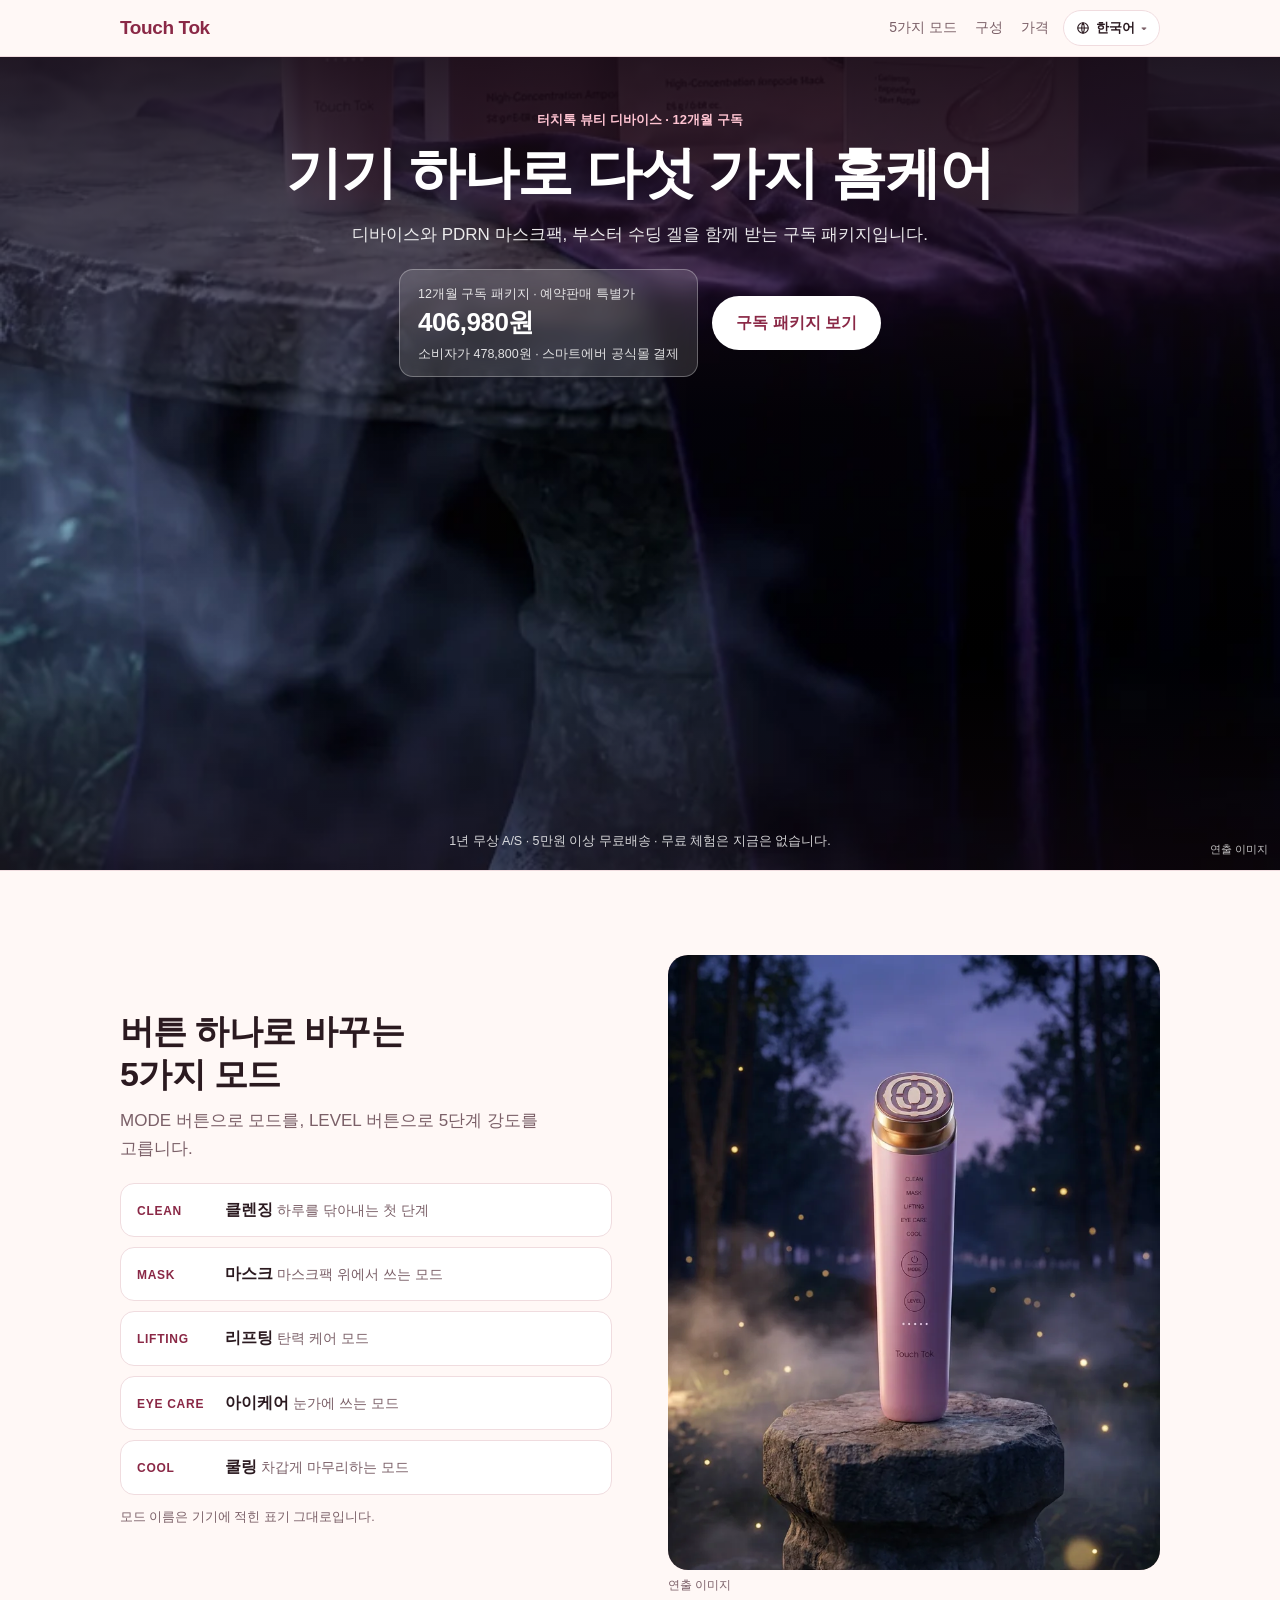
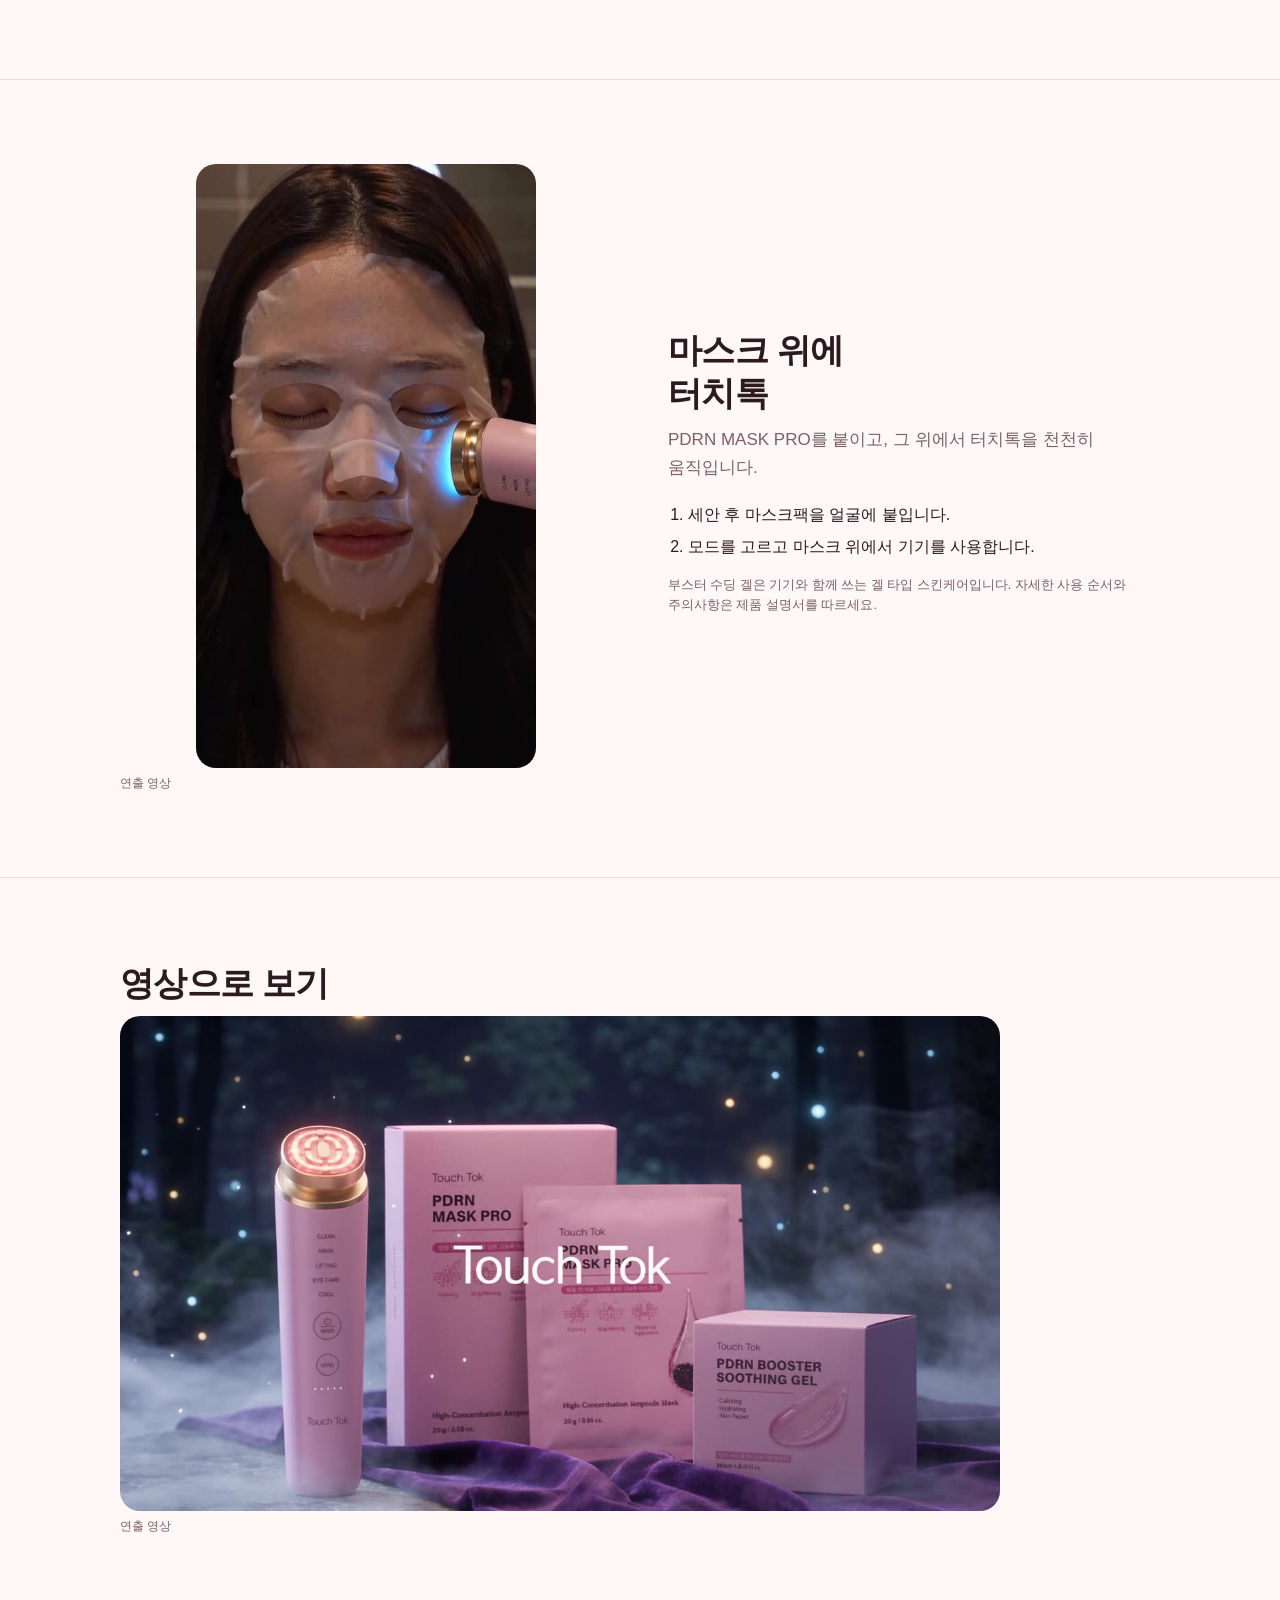
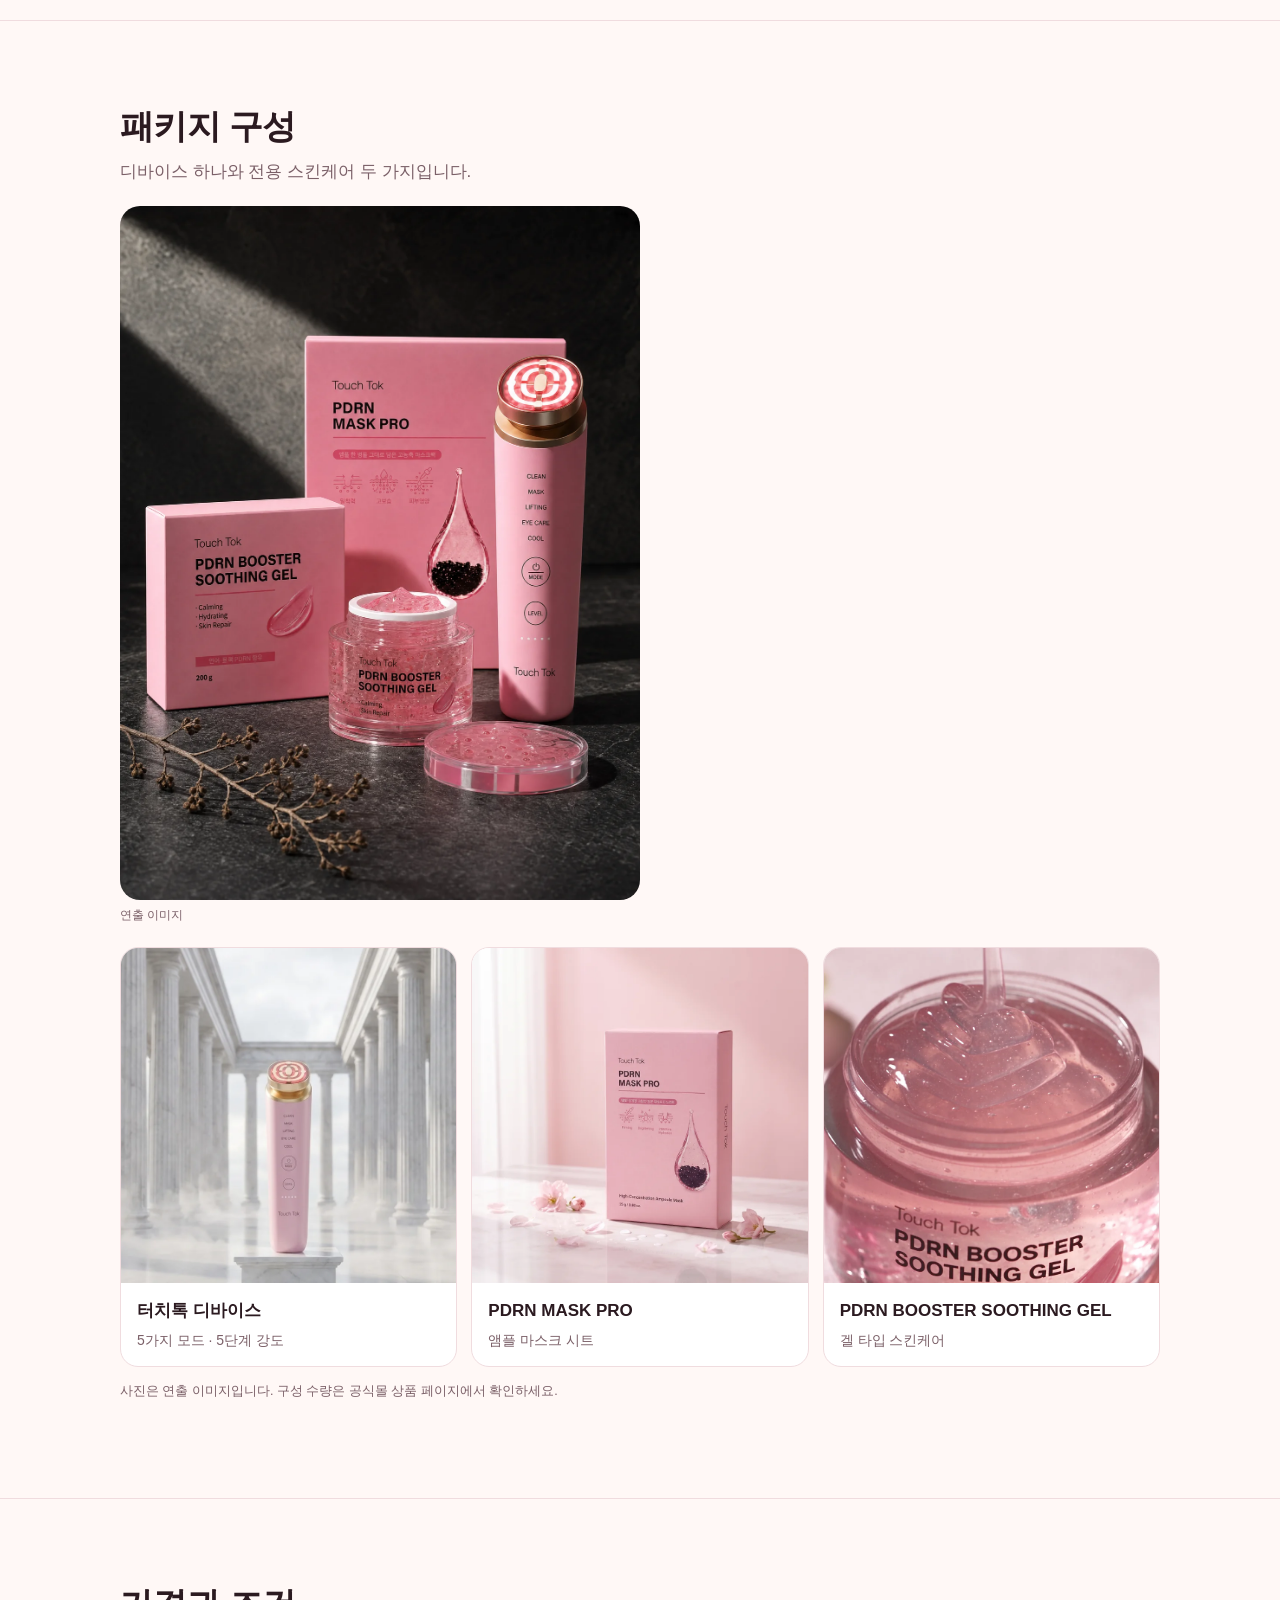
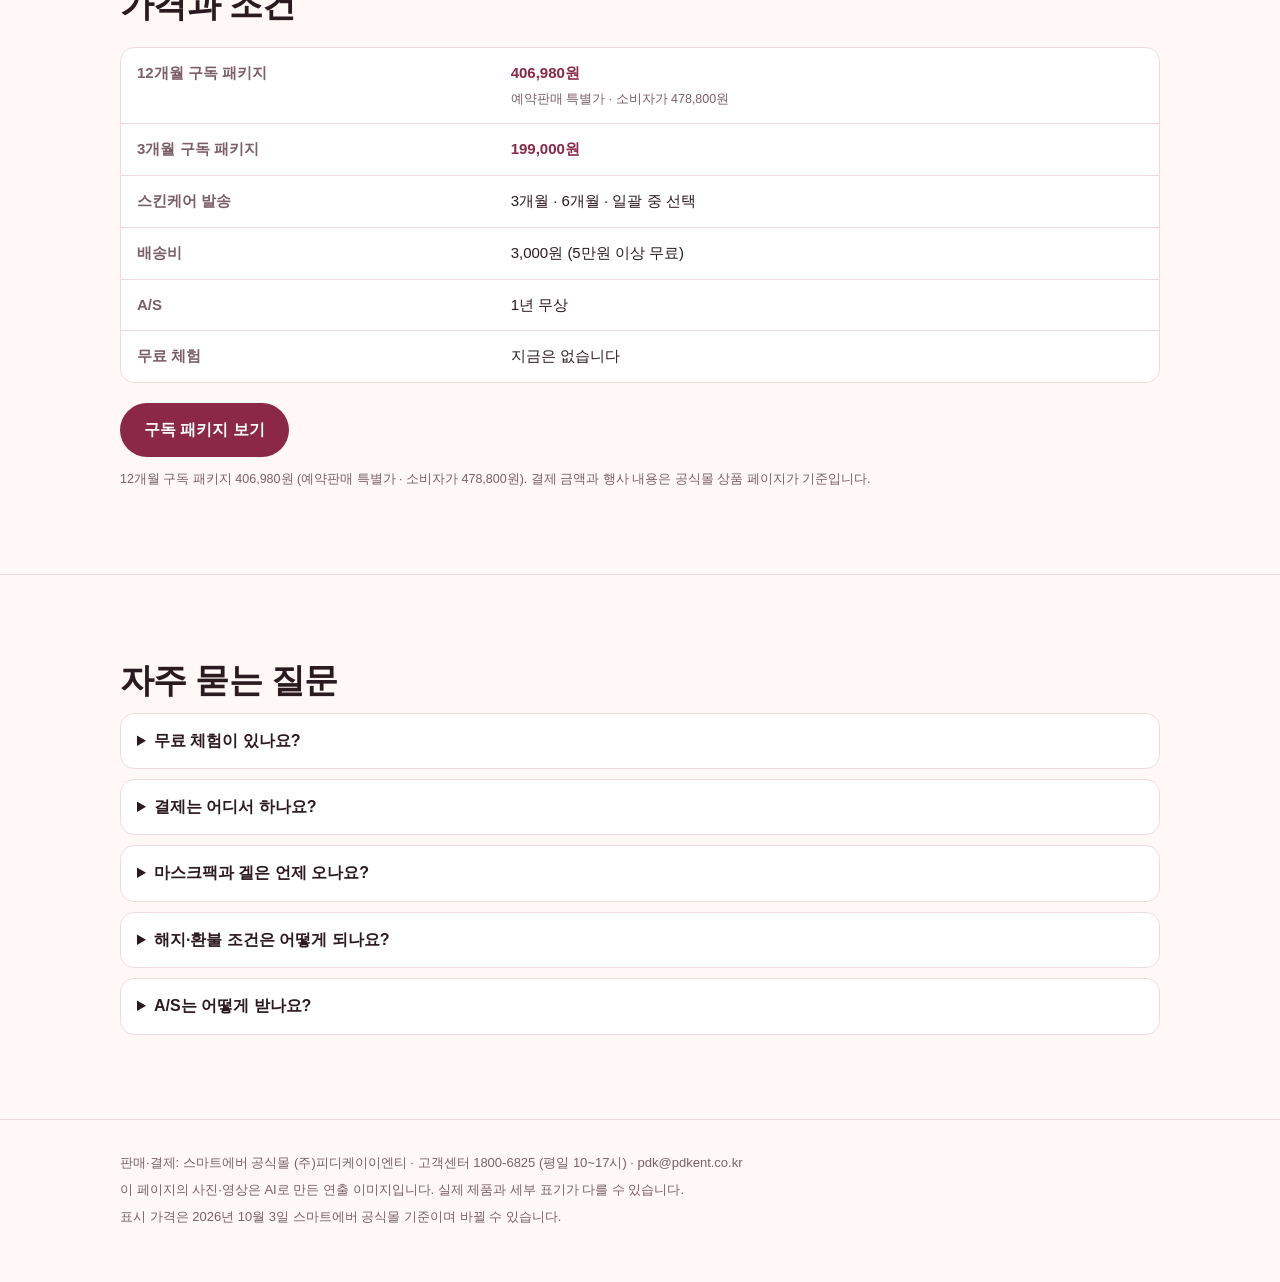
==== commit 0235655f: "첫 화면에 배경 사진 추가 (hero-tall/hero-wide), OGV=3 img/hero-tall.webp(폰)·img/hero-wide.webp(PC)를 첫 화면 배경으로 " ====
--- a/index.html
+++ b/index.html
@@ -1,19 +1,18 @@
 <!doctype html>
 <html lang="ko"><head><meta charset="utf-8"><meta name="viewport" content="width=device-width,initial-scale=1">
 <title>터치톡 | 기기 하나로 다섯 가지 홈케어</title><meta name="description" content="터치톡 뷰티 디바이스와 PDRN 마스크팩·부스터 수딩 겔을 함께 받는 12개월 구독 패키지."><link rel="canonical" href="https://touchtok.kr/"><meta property="og:url" content="https://touchtok.kr/"><link rel="alternate" hreflang="ko" href="https://touchtok.kr/"><link rel="alternate" hreflang="en" href="https://touchtok.kr/en/"><link rel="alternate" hreflang="ja" href="https://touchtok.kr/ja/"><link rel="alternate" hreflang="zh-Hans" href="https://touchtok.kr/zh/"><link rel="alternate" hreflang="es" href="https://touchtok.kr/es/"><link rel="alternate" hreflang="vi" href="https://touchtok.kr/vi/"><link rel="alternate" hreflang="x-default" href="https://touchtok.kr/">
-<meta property="og:type" content="website"><meta property="og:title" content="터치톡 | 기기 하나로 다섯 가지 홈케어"><meta property="og:description" content="터치톡 뷰티 디바이스와 PDRN 마스크팩·부스터 수딩 겔을 함께 받는 12개월 구독 패키지."><meta property="og:image" content="https://touchtok.kr/assets/og.jpg?v=2">
-<link rel="stylesheet" href="assets/site.css?v=2"></head><body>
+<meta property="og:type" content="website"><meta property="og:title" content="터치톡 | 기기 하나로 다섯 가지 홈케어"><meta property="og:description" content="터치톡 뷰티 디바이스와 PDRN 마스크팩·부스터 수딩 겔을 함께 받는 12개월 구독 패키지."><meta property="og:image" content="https://touchtok.kr/assets/og.jpg?v=3">
+<link rel="stylesheet" href="assets/site.css?v=3"></head><body>
 <header class="top"><div class="w"><a class="logo" href="./">Touch Tok</a><nav><a class="pc" href="#modes">5가지 모드</a><a class="pc" href="#set">구성</a><a href="#price">가격</a></nav>
 <details class="lang"><summary aria-label="Language"><svg width="14" height="14" viewBox="0 0 24 24" fill="none" stroke="currentColor" stroke-width="2" aria-hidden="true"><circle cx="12" cy="12" r="9"/><path d="M3 12h18M12 3c3 3.2 3 14.8 0 18M12 3c-3 3.2-3 14.8 0 18"/></svg>한국어</summary><div><a href="./" lang="ko" aria-current="page">한국어</a><a href="en/" lang="en">English</a><a href="ja/" lang="ja">日本語</a><a href="zh/" lang="zh-Hans">简体中文</a><a href="es/" lang="es">Español</a><a href="vi/" lang="vi">Tiếng Việt</a></div></details></div></header>
 <main>
-<section class="hero"><div class="w two"><div>
+<section class="hero"><picture class="hbg"><source media="(min-width:800px)" srcset="img/hero-wide.webp"><img src="img/hero-tall.webp" alt="터치톡 디바이스, PDRN MASK PRO, PDRN BOOSTER SOOTHING GEL"></picture><span class="hcap">연출 이미지</span>
+<div class="w">
 <div class="eyebrow">터치톡 뷰티 디바이스 · 12개월 구독</div>
-<h1>기기 하나로<br>다섯 가지 홈케어</h1>
+<h1>기기 하나로 <br>다섯 가지 홈케어</h1>
 <p class="lead">디바이스와 PDRN 마스크팩, 부스터 수딩 겔을 함께 받는 구독 패키지입니다.</p>
-<div class="price"><span class="fine">12개월 구독 패키지 · 예약판매 특별가</span><b>406,980원</b><span class="fine">소비자가 478,800원 · 스마트에버 공식몰 결제</span></div>
-<a class="btn" href="https://smartever.co.kr/product/detail.html?product_no=33">구독 패키지 보기</a>
-<p class="fine" style="margin:12px 0 0">1년 무상 A/S · 5만원 이상 무료배송 · 무료 체험은 지금은 없습니다.</p></div>
-<figure><div class="shot a34"><img src="img/set.webp" alt="터치톡 디바이스, PDRN MASK PRO, PDRN BOOSTER SOOTHING GEL"></div><figcaption>연출 이미지</figcaption></figure></div></section>
+<div class="hbuy"><div class="price"><span class="fine">12개월 구독 패키지 · 예약판매 특별가</span><b>406,980원</b><span class="fine">소비자가 478,800원 · 스마트에버 공식몰 결제</span></div><a class="btn" href="https://smartever.co.kr/product/detail.html?product_no=33">구독 패키지 보기</a></div>
+<p class="fine">1년 무상 A/S · 5만원 이상 무료배송 · 무료 체험은 지금은 없습니다.</p></div></section>
 <section id="modes"><div class="w two"><div>
 <h2>버튼 하나로 바꾸는<br>5가지 모드</h2>
 <p class="lead">MODE 버튼으로 모드를, LEVEL 버튼으로 5단계 강도를 고릅니다.</p>
@@ -26,6 +25,7 @@
 <p class="fine">부스터 수딩 겔은 기기와 함께 쓰는 겔 타입 스킨케어입니다. 자세한 사용 순서와 주의사항은 제품 설명서를 따르세요.</p></div></div></section>
 <section><div class="w"><h2>영상으로 보기</h2><div class="film"><figure><div class="shot v16"><video src="img/film.mp4" poster="img/film.jpg" aria-label="터치톡 세트와 사용 장면" autoplay muted loop playsinline preload="metadata"></video></div><figcaption>연출 영상</figcaption></figure></div></div></section>
 <section id="set"><div class="w"><h2>패키지 구성</h2><p class="lead">디바이스 하나와 전용 스킨케어 두 가지입니다.</p>
+<div class="setfig"><figure><div class="shot a34"><img src="img/set.webp" alt="터치톡 디바이스, PDRN MASK PRO, PDRN BOOSTER SOOTHING GEL" loading="lazy"></div><figcaption>연출 이미지</figcaption></figure></div>
 <div class="cards"><div class="card"><div class="ph"><img src="img/device2.webp" alt="터치톡 디바이스" loading="lazy"></div><div class="tx"><h3>터치톡 디바이스</h3><p>5가지 모드 · 5단계 강도</p></div></div><div class="card"><div class="ph"><img src="img/mask.webp" alt="PDRN MASK PRO" loading="lazy"></div><div class="tx"><h3>PDRN MASK PRO</h3><p>앰플 마스크 시트</p></div></div><div class="card"><div class="ph"><img src="img/gel.webp" alt="PDRN BOOSTER SOOTHING GEL" loading="lazy"></div><div class="tx"><h3>PDRN BOOSTER SOOTHING GEL</h3><p>겔 타입 스킨케어</p></div></div></div>
 <p class="fine">사진은 연출 이미지입니다. 구성 수량은 공식몰 상품 페이지에서 확인하세요.</p></div></section>
 <section id="price"><div class="w"><h2>가격과 조건</h2>
--- a/assets/site.css
+++ b/assets/site.css
@@ -14,7 +14,17 @@
 .lang div{position:absolute;right:0;top:calc(100% + 8px);min-width:150px;background:#fff;border:1px solid var(--line);border-radius:14px;padding:6px;box-shadow:0 12px 30px rgba(43,26,32,.12)}
 .lang a{display:block;padding:9px 12px;border-radius:9px;text-decoration:none;font-size:14px}.lang a[aria-current]{background:var(--bg);font-weight:700;color:var(--berry)}
 .btn{display:inline-block;background:var(--berry);color:#fff;text-decoration:none;font-weight:700;padding:14px 24px;border-radius:999px;text-align:center}
-section{padding:52px 0;border-top:1px solid var(--line)}.hero{border-top:0;padding:36px 0 44px}
+section{padding:52px 0;border-top:1px solid var(--line)}
+.hero{position:relative;border-top:0;padding:0;color:#fff;background:#1a1016;overflow:hidden}
+.hbg img{position:absolute;left:0;bottom:0;width:100%;height:auto;max-width:none;-webkit-mask-image:linear-gradient(180deg,transparent 0,#000 24%);mask-image:linear-gradient(180deg,transparent 0,#000 24%)}
+.hero::after{content:"";position:absolute;inset:0;background:linear-gradient(180deg,rgba(22,10,20,.92) 0%,rgba(22,10,20,.78) 32%,rgba(22,10,20,.2) 54%,rgba(22,10,20,0) 72%,rgba(22,10,20,.5) 100%)}
+.hero .w{position:relative;z-index:1;min-height:700px;min-height:calc(100svh - 56px);padding-top:28px;padding-bottom:90vw}
+.hero .eyebrow{color:#ffc4d2}.hero .lead{color:rgba(255,255,255,.9);margin-bottom:16px}
+.hero .price{background:rgba(255,255,255,.13);border-color:rgba(255,255,255,.3);-webkit-backdrop-filter:blur(10px);backdrop-filter:blur(10px);margin:0}
+.hero .price b{color:#fff}.hero .price .fine{color:rgba(255,255,255,.85)}
+.hero .btn{display:none;background:#fff;color:var(--berry)}.hero>.w>.fine{display:none;color:rgba(255,255,255,.82)}
+.hcap{position:absolute;right:12px;bottom:80px;z-index:1;font-size:11px;color:rgba(255,255,255,.75)}
+.setfig{max-width:520px;margin:0 0 6px}
 .two{display:grid;gap:28px}
 .eyebrow{color:var(--rose);font-weight:700;font-size:13px}
 h1{font-size:38px;line-height:1.18;letter-spacing:-.03em;margin:10px 0 14px;font-weight:800}
@@ -49,7 +59,11 @@
 html:lang(en) h1,html:lang(es) h1,html:lang(vi) h1{font-size:33px;letter-spacing:-.02em}
 html:lang(ja) body{font-family:"Hiragino Sans","Yu Gothic UI",Meiryo,"Noto Sans JP","Noto Sans CJK JP",sans-serif;word-break:normal;line-break:strict}
 html:lang(zh) body{font-family:"PingFang SC","Microsoft YaHei","Noto Sans SC","Noto Sans CJK SC",sans-serif;word-break:normal}
-@media(min-width:800px){.top nav .pc{display:inline}.hero{padding:64px 0 72px}.two{grid-template-columns:1fr 1fr;gap:56px;align-items:center}
+@media(min-width:800px){.top nav .pc{display:inline}.hero::after{background:linear-gradient(180deg,rgba(22,10,20,.9) 0%,rgba(22,10,20,.62) 26%,rgba(22,10,20,.12) 44%,rgba(22,10,20,0) 74%,rgba(22,10,20,.45) 100%)}
+.hero .w{min-height:0;padding-top:52px;padding-bottom:38.5vw;text-align:center}
+.hero h1 br{display:none}.hero .lead{max-width:640px;margin:0 auto 20px}
+.hbuy{display:flex;justify-content:center;align-items:center;gap:14px}.hero .price{text-align:left;padding:10px 18px}.hero .btn{display:inline-block}
+.hero>.w>.fine{display:block;position:absolute;left:20px;right:20px;bottom:18px;margin:0}.hcap{bottom:12px}.two{grid-template-columns:1fr 1fr;gap:56px;align-items:center}
 h1{font-size:56px}h2{font-size:34px}section{padding:84px 0}.cards{grid-template-columns:repeat(3,1fr)}
-html:lang(en) h1,html:lang(es) h1,html:lang(vi) h1{font-size:46px}html:lang(ja) h1{font-size:50px}
+html:lang(en) h1,html:lang(es) h1,html:lang(vi) h1{font-size:40px}html:lang(ja) h1{font-size:50px}
 .card{display:block}.card .ph{width:auto}.sticky{display:none}footer{padding-bottom:48px}.film{max-width:880px}}
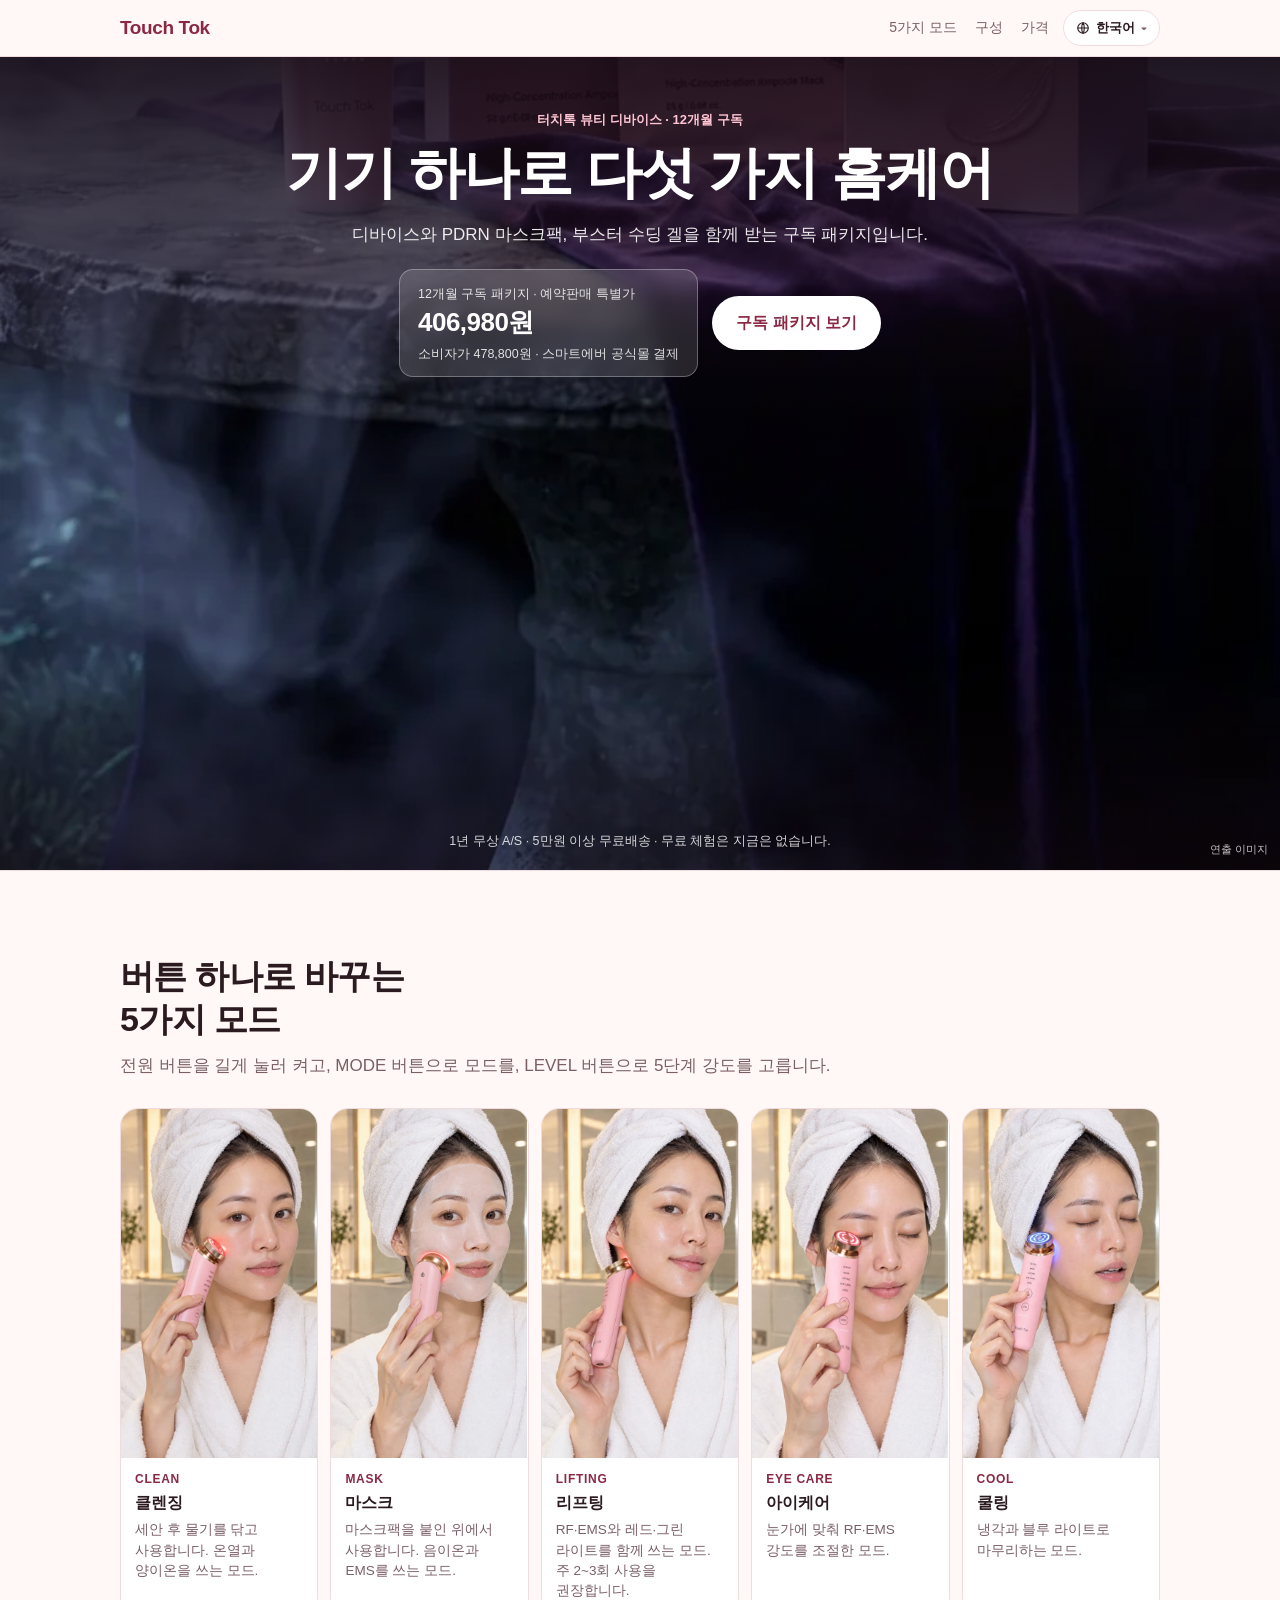
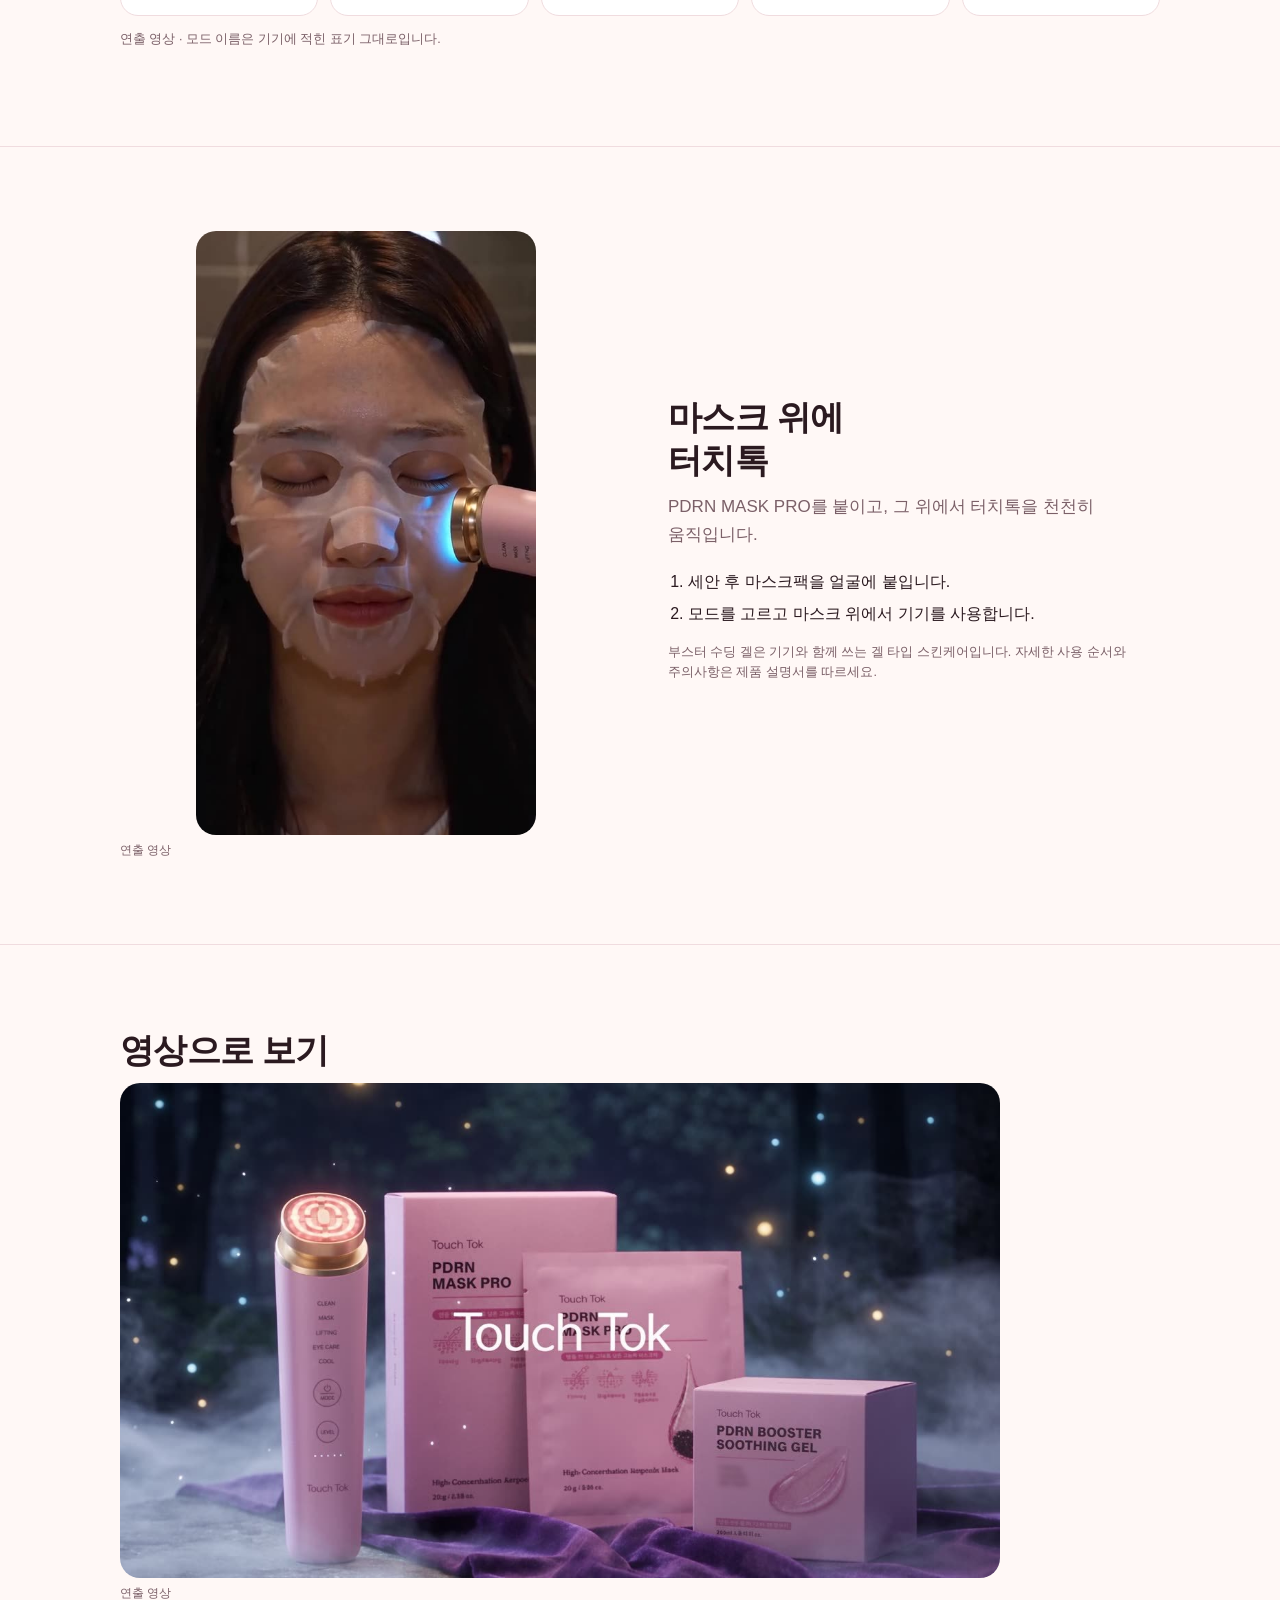
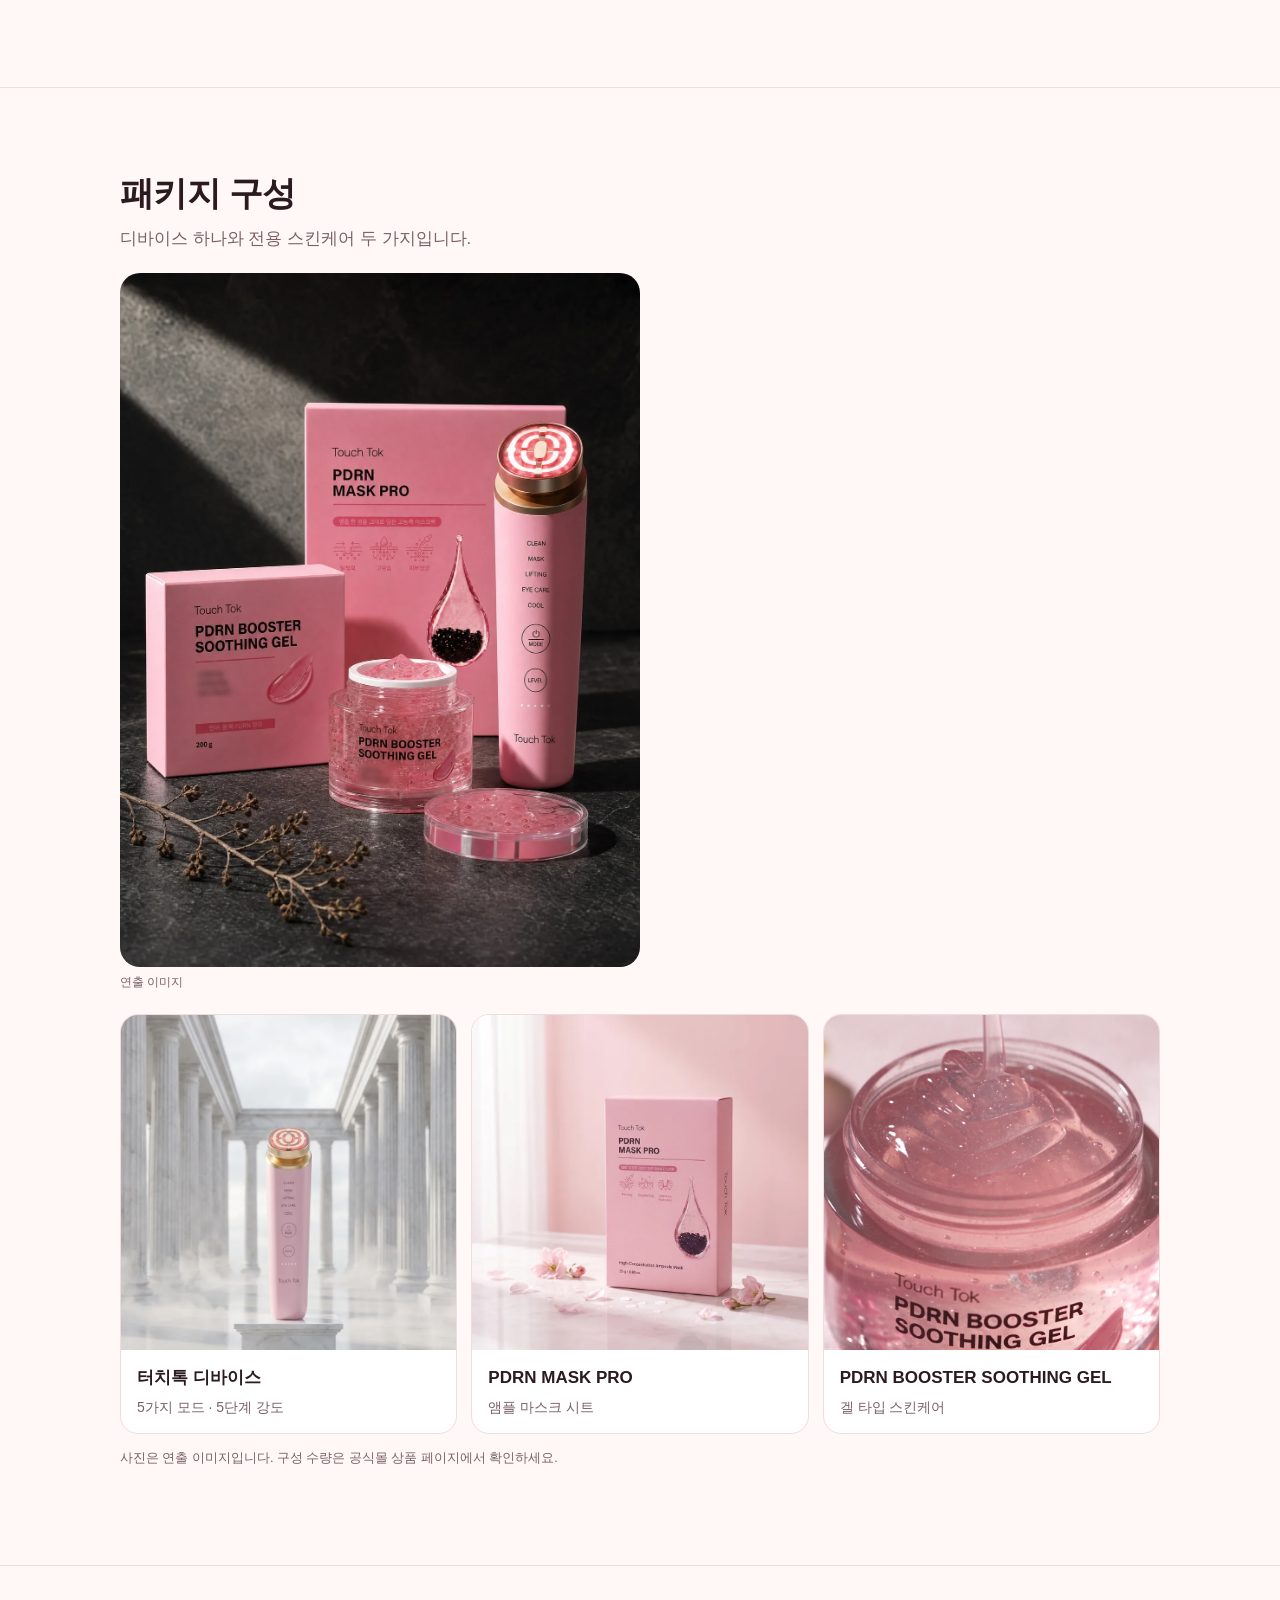
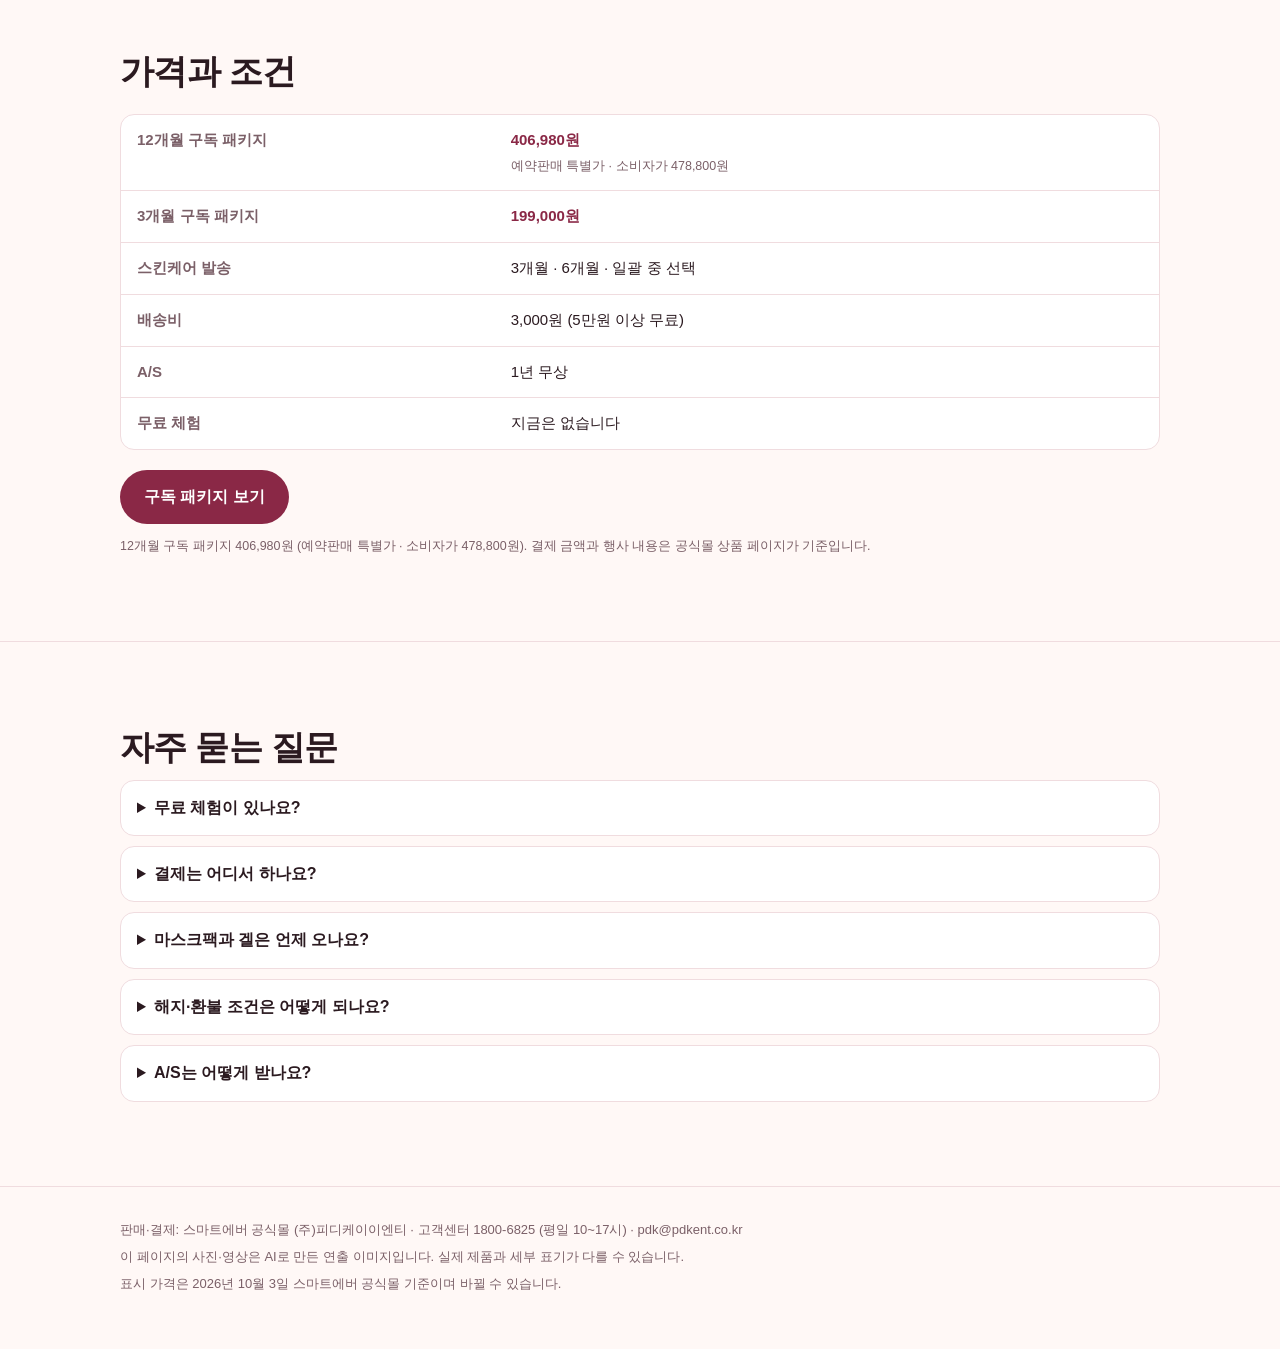
==== commit e030cb28: "5가지 모드 칸에 모드별 10초 영상 추가, 폰 첫 화면 배경 위치 조정 (OGV=4) img/mode-clean·mask·lifting·eyecare·cool 의 .mp4/.jp" ====
--- a/index.html
+++ b/index.html
@@ -1,8 +1,8 @@
 <!doctype html>
 <html lang="ko"><head><meta charset="utf-8"><meta name="viewport" content="width=device-width,initial-scale=1">
 <title>터치톡 | 기기 하나로 다섯 가지 홈케어</title><meta name="description" content="터치톡 뷰티 디바이스와 PDRN 마스크팩·부스터 수딩 겔을 함께 받는 12개월 구독 패키지."><link rel="canonical" href="https://touchtok.kr/"><meta property="og:url" content="https://touchtok.kr/"><link rel="alternate" hreflang="ko" href="https://touchtok.kr/"><link rel="alternate" hreflang="en" href="https://touchtok.kr/en/"><link rel="alternate" hreflang="ja" href="https://touchtok.kr/ja/"><link rel="alternate" hreflang="zh-Hans" href="https://touchtok.kr/zh/"><link rel="alternate" hreflang="es" href="https://touchtok.kr/es/"><link rel="alternate" hreflang="vi" href="https://touchtok.kr/vi/"><link rel="alternate" hreflang="x-default" href="https://touchtok.kr/">
-<meta property="og:type" content="website"><meta property="og:title" content="터치톡 | 기기 하나로 다섯 가지 홈케어"><meta property="og:description" content="터치톡 뷰티 디바이스와 PDRN 마스크팩·부스터 수딩 겔을 함께 받는 12개월 구독 패키지."><meta property="og:image" content="https://touchtok.kr/assets/og.jpg?v=3">
-<link rel="stylesheet" href="assets/site.css?v=3"></head><body>
+<meta property="og:type" content="website"><meta property="og:title" content="터치톡 | 기기 하나로 다섯 가지 홈케어"><meta property="og:description" content="터치톡 뷰티 디바이스와 PDRN 마스크팩·부스터 수딩 겔을 함께 받는 12개월 구독 패키지."><meta property="og:image" content="https://touchtok.kr/assets/og.jpg?v=4">
+<link rel="stylesheet" href="assets/site.css?v=4"></head><body>
 <header class="top"><div class="w"><a class="logo" href="./">Touch Tok</a><nav><a class="pc" href="#modes">5가지 모드</a><a class="pc" href="#set">구성</a><a href="#price">가격</a></nav>
 <details class="lang"><summary aria-label="Language"><svg width="14" height="14" viewBox="0 0 24 24" fill="none" stroke="currentColor" stroke-width="2" aria-hidden="true"><circle cx="12" cy="12" r="9"/><path d="M3 12h18M12 3c3 3.2 3 14.8 0 18M12 3c-3 3.2-3 14.8 0 18"/></svg>한국어</summary><div><a href="./" lang="ko" aria-current="page">한국어</a><a href="en/" lang="en">English</a><a href="ja/" lang="ja">日本語</a><a href="zh/" lang="zh-Hans">简体中文</a><a href="es/" lang="es">Español</a><a href="vi/" lang="vi">Tiếng Việt</a></div></details></div></header>
 <main>
@@ -13,11 +13,10 @@
 <p class="lead">디바이스와 PDRN 마스크팩, 부스터 수딩 겔을 함께 받는 구독 패키지입니다.</p>
 <div class="hbuy"><div class="price"><span class="fine">12개월 구독 패키지 · 예약판매 특별가</span><b>406,980원</b><span class="fine">소비자가 478,800원 · 스마트에버 공식몰 결제</span></div><a class="btn" href="https://smartever.co.kr/product/detail.html?product_no=33">구독 패키지 보기</a></div>
 <p class="fine">1년 무상 A/S · 5만원 이상 무료배송 · 무료 체험은 지금은 없습니다.</p></div></section>
-<section id="modes"><div class="w two"><div>
+<section id="modes"><div class="w">
 <h2>버튼 하나로 바꾸는<br>5가지 모드</h2>
-<p class="lead">MODE 버튼으로 모드를, LEVEL 버튼으로 5단계 강도를 고릅니다.</p>
-<ul class="modes"><li><span class="en">CLEAN</span><div><b>클렌징</b> <span>하루를 닦아내는 첫 단계</span></div></li><li><span class="en">MASK</span><div><b>마스크</b> <span>마스크팩 위에서 쓰는 모드</span></div></li><li><span class="en">LIFTING</span><div><b>리프팅</b> <span>탄력 케어 모드</span></div></li><li><span class="en">EYE CARE</span><div><b>아이케어</b> <span>눈가에 쓰는 모드</span></div></li><li><span class="en">COOL</span><div><b>쿨링</b> <span>차갑게 마무리하는 모드</span></div></li></ul><p class="fine">모드 이름은 기기에 적힌 표기 그대로입니다.</p></div>
-<figure><div class="shot a45"><img src="img/device.webp" alt="터치톡 디바이스 정면" loading="lazy"></div><figcaption>연출 이미지</figcaption></figure></div></section>
+<p class="lead">전원 버튼을 길게 눌러 켜고, MODE 버튼으로 모드를, LEVEL 버튼으로 5단계 강도를 고릅니다.</p>
+<ul class="mrow"><li><div class="shot"><video data-auto src="img/mode-clean.mp4" poster="img/mode-clean.jpg" aria-label="CLEAN · 클렌징" muted loop playsinline preload="none"></video></div><span class="en">CLEAN</span><b>클렌징</b><p>세안 후 물기를 닦고 사용합니다. 온열과 양이온을 쓰는 모드.</p></li><li><div class="shot"><video data-auto src="img/mode-mask.mp4" poster="img/mode-mask.jpg" aria-label="MASK · 마스크" muted loop playsinline preload="none"></video></div><span class="en">MASK</span><b>마스크</b><p>마스크팩을 붙인 위에서 사용합니다. 음이온과 EMS를 쓰는 모드.</p></li><li><div class="shot"><video data-auto src="img/mode-lifting.mp4" poster="img/mode-lifting.jpg" aria-label="LIFTING · 리프팅" muted loop playsinline preload="none"></video></div><span class="en">LIFTING</span><b>리프팅</b><p>RF·EMS와 레드·그린 라이트를 함께 쓰는 모드. 주 2~3회 사용을 권장합니다.</p></li><li><div class="shot"><video data-auto src="img/mode-eyecare.mp4" poster="img/mode-eyecare.jpg" aria-label="EYE CARE · 아이케어" muted loop playsinline preload="none"></video></div><span class="en">EYE CARE</span><b>아이케어</b><p>눈가에 맞춰 RF·EMS 강도를 조절한 모드.</p></li><li><div class="shot"><video data-auto src="img/mode-cool.mp4" poster="img/mode-cool.jpg" aria-label="COOL · 쿨링" muted loop playsinline preload="none"></video></div><span class="en">COOL</span><b>쿨링</b><p>냉각과 블루 라이트로 마무리하는 모드.</p></li></ul><p class="fine">연출 영상 · 모드 이름은 기기에 적힌 표기 그대로입니다.</p></div></section>
 <section id="how"><div class="w two"><figure><div class="shot v9"><video src="img/use.mp4" poster="img/use.jpg" aria-label="마스크팩 위에서 터치톡을 쓰는 모습" autoplay muted loop playsinline preload="metadata"></video></div><figcaption>연출 영상</figcaption></figure><div>
 <h2>마스크 위에<br>터치톡</h2>
 <p class="lead">PDRN MASK PRO를 붙이고, 그 위에서 터치톡을 천천히 움직입니다.</p>
@@ -40,4 +39,5 @@
 <section class="faq"><div class="w"><h2>자주 묻는 질문</h2><details><summary>무료 체험이 있나요?</summary><p>지금은 없습니다.</p></details><details><summary>결제는 어디서 하나요?</summary><p>스마트에버 공식몰(smartever.co.kr)에서 결제합니다. 아래 버튼이 상품 페이지로 연결됩니다.</p></details><details><summary>마스크팩과 겔은 언제 오나요?</summary><p>주문할 때 3개월 · 6개월 · 일괄 발송 중에서 고릅니다.</p></details><details><summary>해지·환불 조건은 어떻게 되나요?</summary><p>공식몰 상품 페이지의 안내를 따릅니다. 궁금한 점은 고객센터 1800-6825(평일 10~17시)로 문의하세요.</p></details><details><summary>A/S는 어떻게 받나요?</summary><p>공식 판매처 구매 기준 1년 무상 A/S입니다.</p></details></div></section>
 </main>
 <footer><div class="w"><p>판매·결제: 스마트에버 공식몰 (주)피디케이이엔티 · 고객센터 1800-6825 (평일 10~17시) · pdk@pdkent.co.kr</p><p>이 페이지의 사진·영상은 AI로 만든 연출 이미지입니다. 실제 제품과 세부 표기가 다를 수 있습니다.</p><p>표시 가격은 2026년 10월 3일 스마트에버 공식몰 기준이며 바뀔 수 있습니다.</p></div></footer>
-<div class="sticky"><a class="btn" href="https://smartever.co.kr/product/detail.html?product_no=33">구독 패키지 보기 · 406,980원</a></div></body></html>+<div class="sticky"><a class="btn" href="https://smartever.co.kr/product/detail.html?product_no=33">구독 패키지 보기 · 406,980원</a></div>
+<script>(function(){var v=[].slice.call(document.querySelectorAll("video[data-auto]"));if(!("IntersectionObserver" in window)){v.forEach(function(x){x.controls=true});return}var o=new IntersectionObserver(function(es){es.forEach(function(e){if(e.isIntersecting){var p=e.target.play();if(p&&p.catch)p.catch(function(){})}else e.target.pause()})},{threshold:.5});v.forEach(function(x){o.observe(x)})})()</script></body></html>
--- a/assets/site.css
+++ b/assets/site.css
@@ -16,7 +16,7 @@
 .btn{display:inline-block;background:var(--berry);color:#fff;text-decoration:none;font-weight:700;padding:14px 24px;border-radius:999px;text-align:center}
 section{padding:52px 0;border-top:1px solid var(--line)}
 .hero{position:relative;border-top:0;padding:0;color:#fff;background:#1a1016;overflow:hidden}
-.hbg img{position:absolute;left:0;bottom:0;width:100%;height:auto;max-width:none;-webkit-mask-image:linear-gradient(180deg,transparent 0,#000 24%);mask-image:linear-gradient(180deg,transparent 0,#000 24%)}
+.hbg img{position:absolute;left:0;bottom:-22vw;width:100%;height:auto;max-width:none;-webkit-mask-image:linear-gradient(180deg,transparent 0,#000 24%);mask-image:linear-gradient(180deg,transparent 0,#000 24%)}
 .hero::after{content:"";position:absolute;inset:0;background:linear-gradient(180deg,rgba(22,10,20,.92) 0%,rgba(22,10,20,.78) 32%,rgba(22,10,20,.2) 54%,rgba(22,10,20,0) 72%,rgba(22,10,20,.5) 100%)}
 .hero .w{position:relative;z-index:1;min-height:700px;min-height:calc(100svh - 56px);padding-top:28px;padding-bottom:90vw}
 .hero .eyebrow{color:#ffc4d2}.hero .lead{color:rgba(255,255,255,.9);margin-bottom:16px}
@@ -38,10 +38,13 @@
 .shot{border-radius:20px;overflow:hidden;background:var(--pink)}.shot img,.shot video{width:100%;height:100%;object-fit:cover}
 .a34{aspect-ratio:3/4}.a45{aspect-ratio:4/5}.a45 img{object-position:50% 62%}.a11{aspect-ratio:1/1}.v16{aspect-ratio:16/9}
 .v9{aspect-ratio:9/16;max-width:340px;margin:0 auto}
-.modes{list-style:none;padding:0;margin:20px 0 12px;display:grid;gap:10px}
-.modes li{display:flex;gap:12px;align-items:baseline;background:#fff;border:1px solid var(--line);border-radius:14px;padding:13px 16px}
-.modes .en{font-weight:800;font-size:12px;letter-spacing:.06em;color:var(--berry);width:76px;flex:none}
-.modes span{color:var(--mut);font-size:14px}
+.mrow{list-style:none;padding:0 20px 4px;margin:22px -20px 12px;display:flex;gap:12px;overflow-x:auto;scroll-snap-type:x mandatory;scroll-padding:0 20px;-webkit-overflow-scrolling:touch;scrollbar-width:none}
+.mrow::-webkit-scrollbar{display:none}
+.mrow li{flex:0 0 64%;max-width:260px;scroll-snap-align:start;background:#fff;border:1px solid var(--line);border-radius:18px;overflow:hidden;padding-bottom:14px}
+.mrow .shot{border-radius:0;aspect-ratio:9/16}
+.mrow .en{display:block;font-weight:800;font-size:12px;letter-spacing:.06em;color:var(--berry);margin:12px 14px 0}
+.mrow b{display:block;margin:0 14px;font-size:16px}
+.mrow p{margin:4px 14px 0;color:var(--mut);font-size:13.5px;line-height:1.5}
 ol{padding-left:20px;margin:0 0 14px}ol li{margin:6px 0}
 .cards{display:grid;gap:14px;margin:22px 0 14px}
 .card{display:flex;align-items:center;background:#fff;border:1px solid var(--line);border-radius:18px;overflow:hidden;text-decoration:none}
@@ -61,9 +64,10 @@
 html:lang(zh) body{font-family:"PingFang SC","Microsoft YaHei","Noto Sans SC","Noto Sans CJK SC",sans-serif;word-break:normal}
 @media(min-width:800px){.top nav .pc{display:inline}.hero::after{background:linear-gradient(180deg,rgba(22,10,20,.9) 0%,rgba(22,10,20,.62) 26%,rgba(22,10,20,.12) 44%,rgba(22,10,20,0) 74%,rgba(22,10,20,.45) 100%)}
 .hero .w{min-height:0;padding-top:52px;padding-bottom:38.5vw;text-align:center}
-.hero h1 br{display:none}.hero .lead{max-width:640px;margin:0 auto 20px}
+.hbg img{bottom:0}.hero h1 br{display:none}.hero .lead{max-width:640px;margin:0 auto 20px}
 .hbuy{display:flex;justify-content:center;align-items:center;gap:14px}.hero .price{text-align:left;padding:10px 18px}.hero .btn{display:inline-block}
 .hero>.w>.fine{display:block;position:absolute;left:20px;right:20px;bottom:18px;margin:0}.hcap{bottom:12px}.two{grid-template-columns:1fr 1fr;gap:56px;align-items:center}
 h1{font-size:56px}h2{font-size:34px}section{padding:84px 0}.cards{grid-template-columns:repeat(3,1fr)}
 html:lang(en) h1,html:lang(es) h1,html:lang(vi) h1{font-size:40px}html:lang(ja) h1{font-size:50px}
+.mrow{margin:28px 0 12px;padding:0;display:grid;grid-template-columns:repeat(5,1fr);overflow:visible}.mrow li{max-width:none}
 .card{display:block}.card .ph{width:auto}.sticky{display:none}footer{padding-bottom:48px}.film{max-width:880px}}
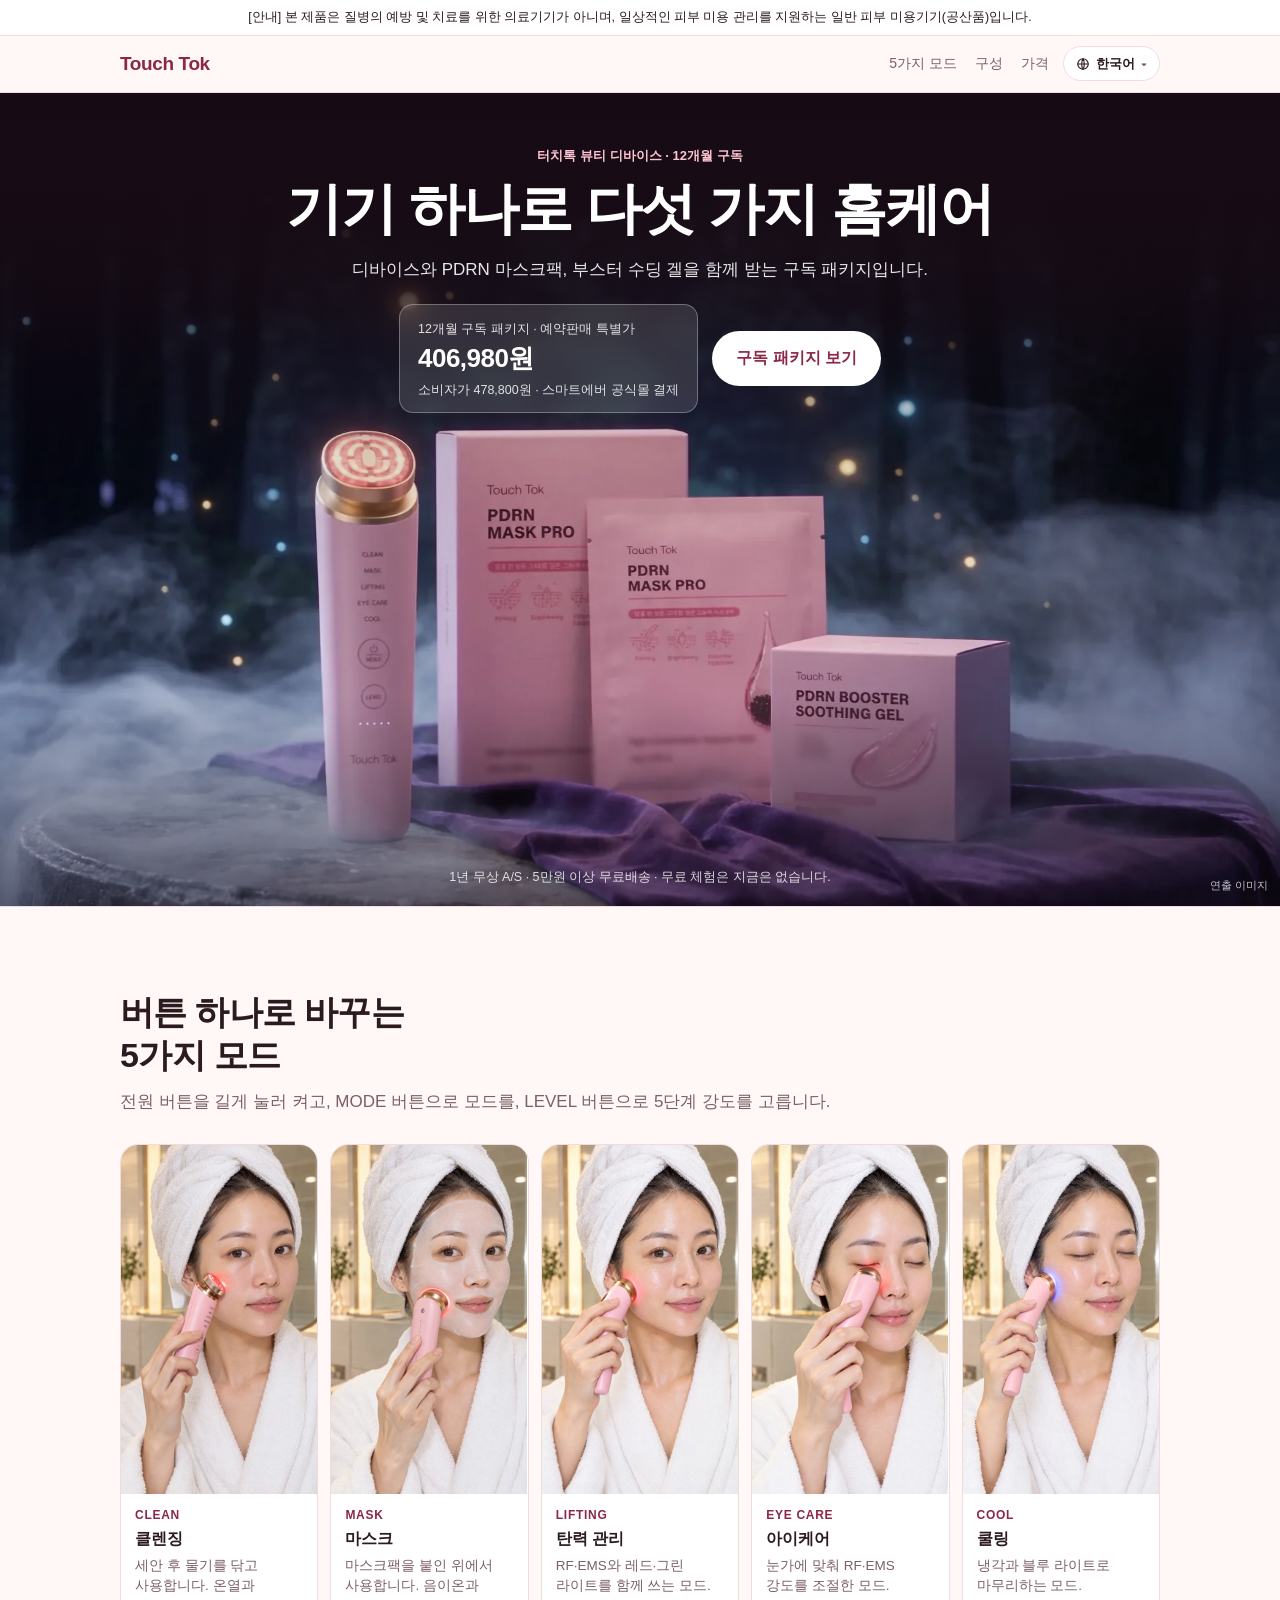
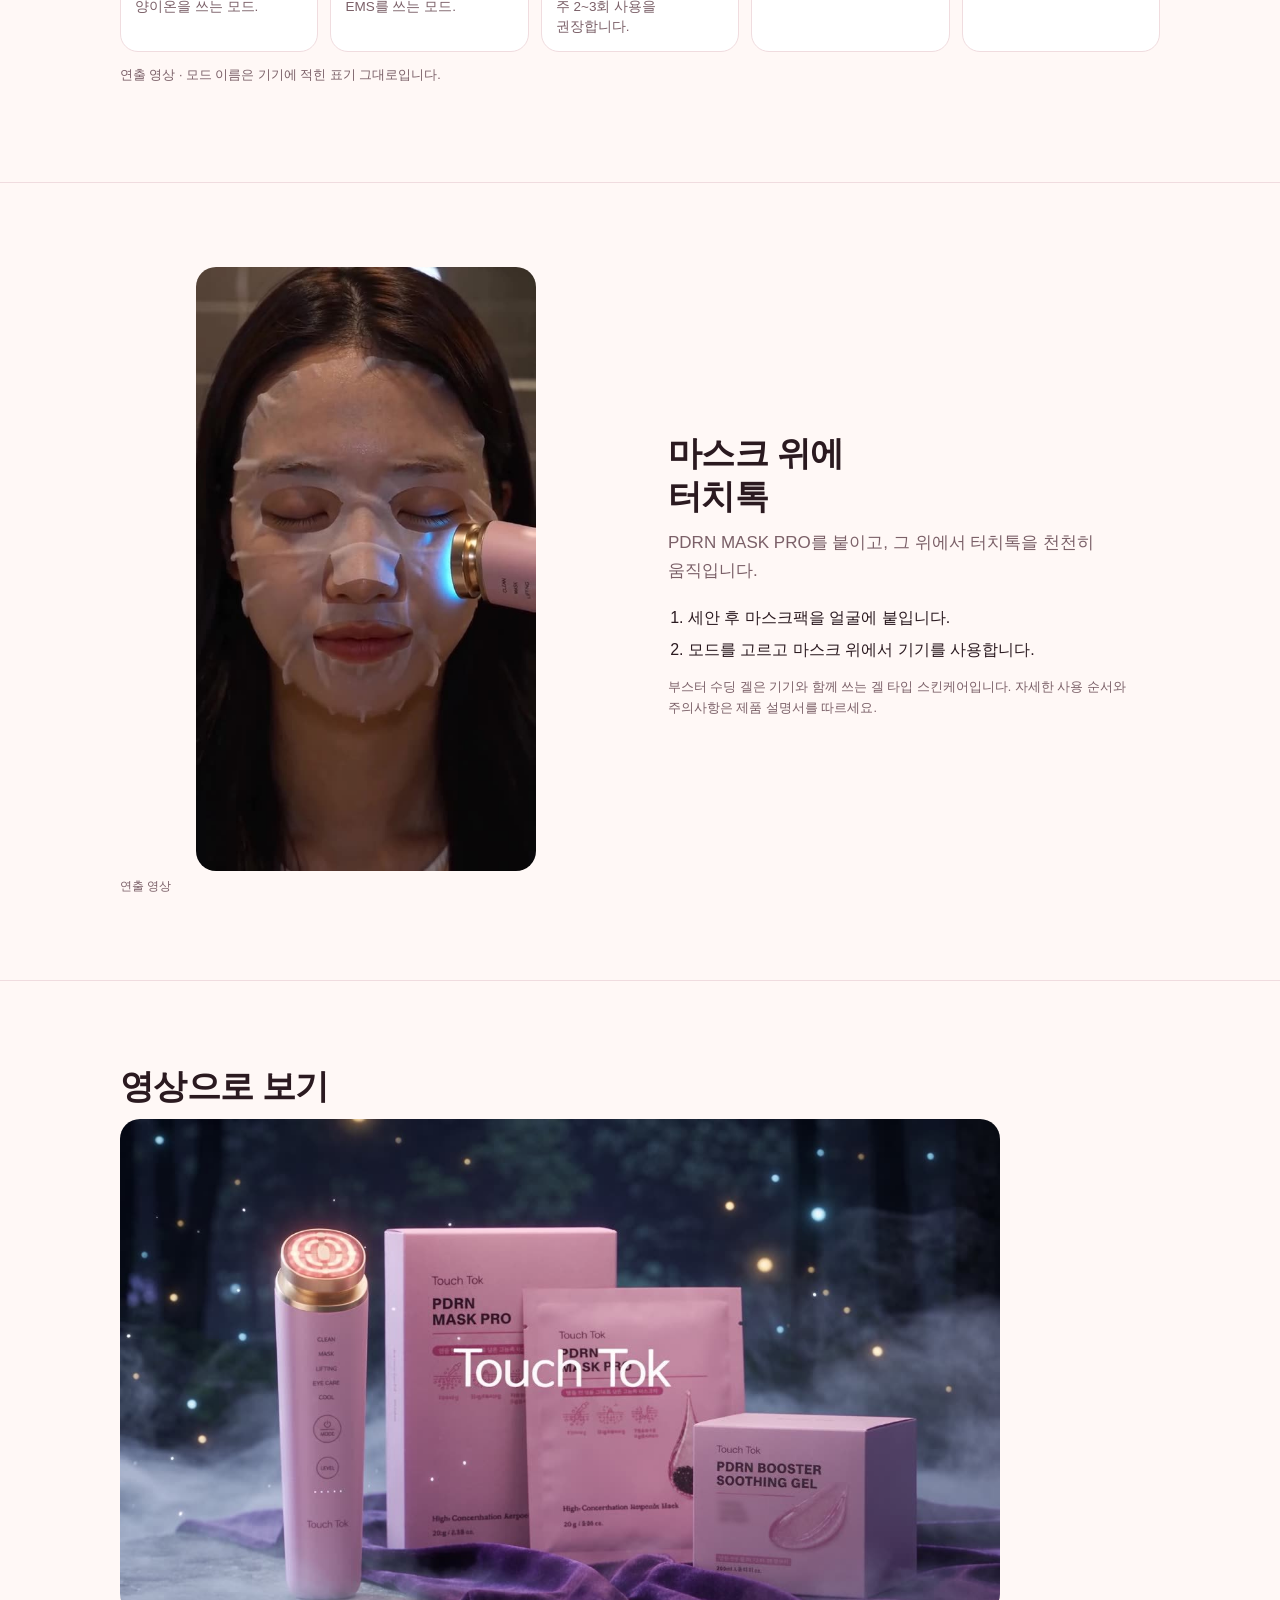
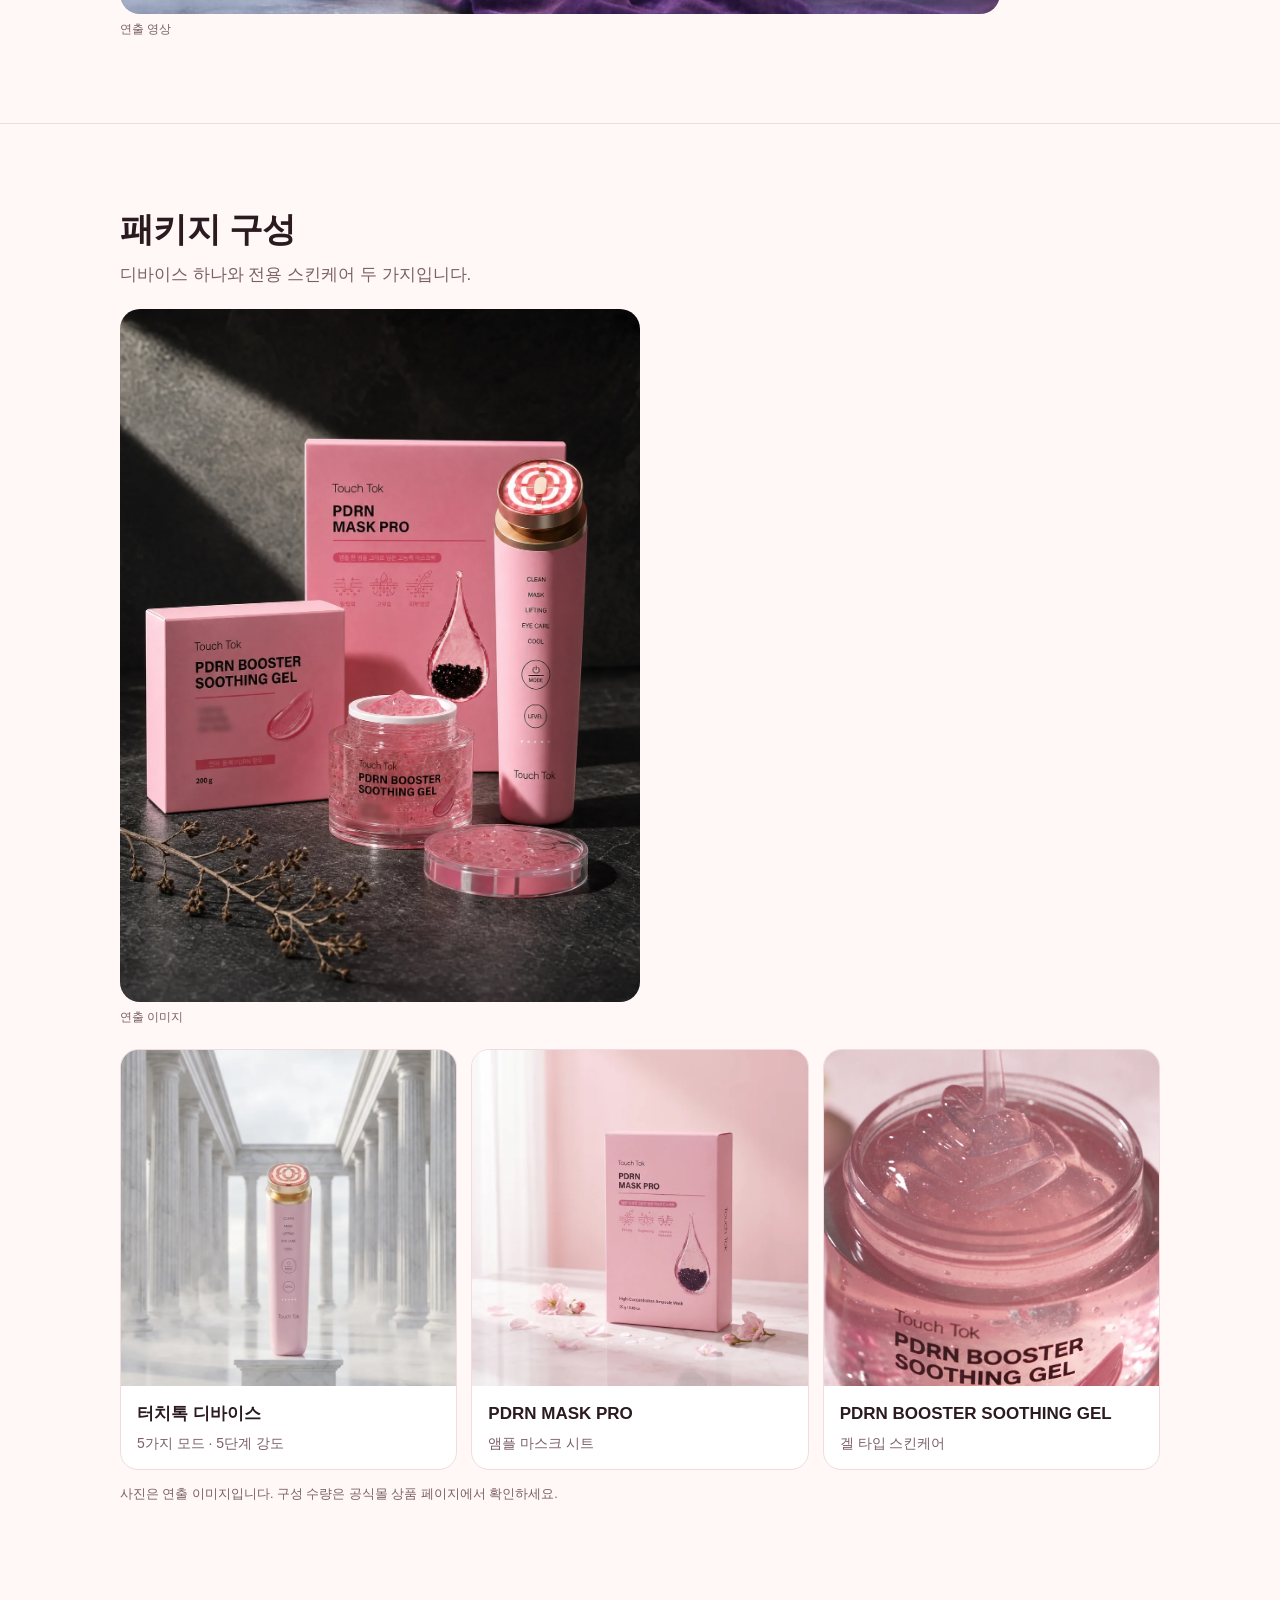
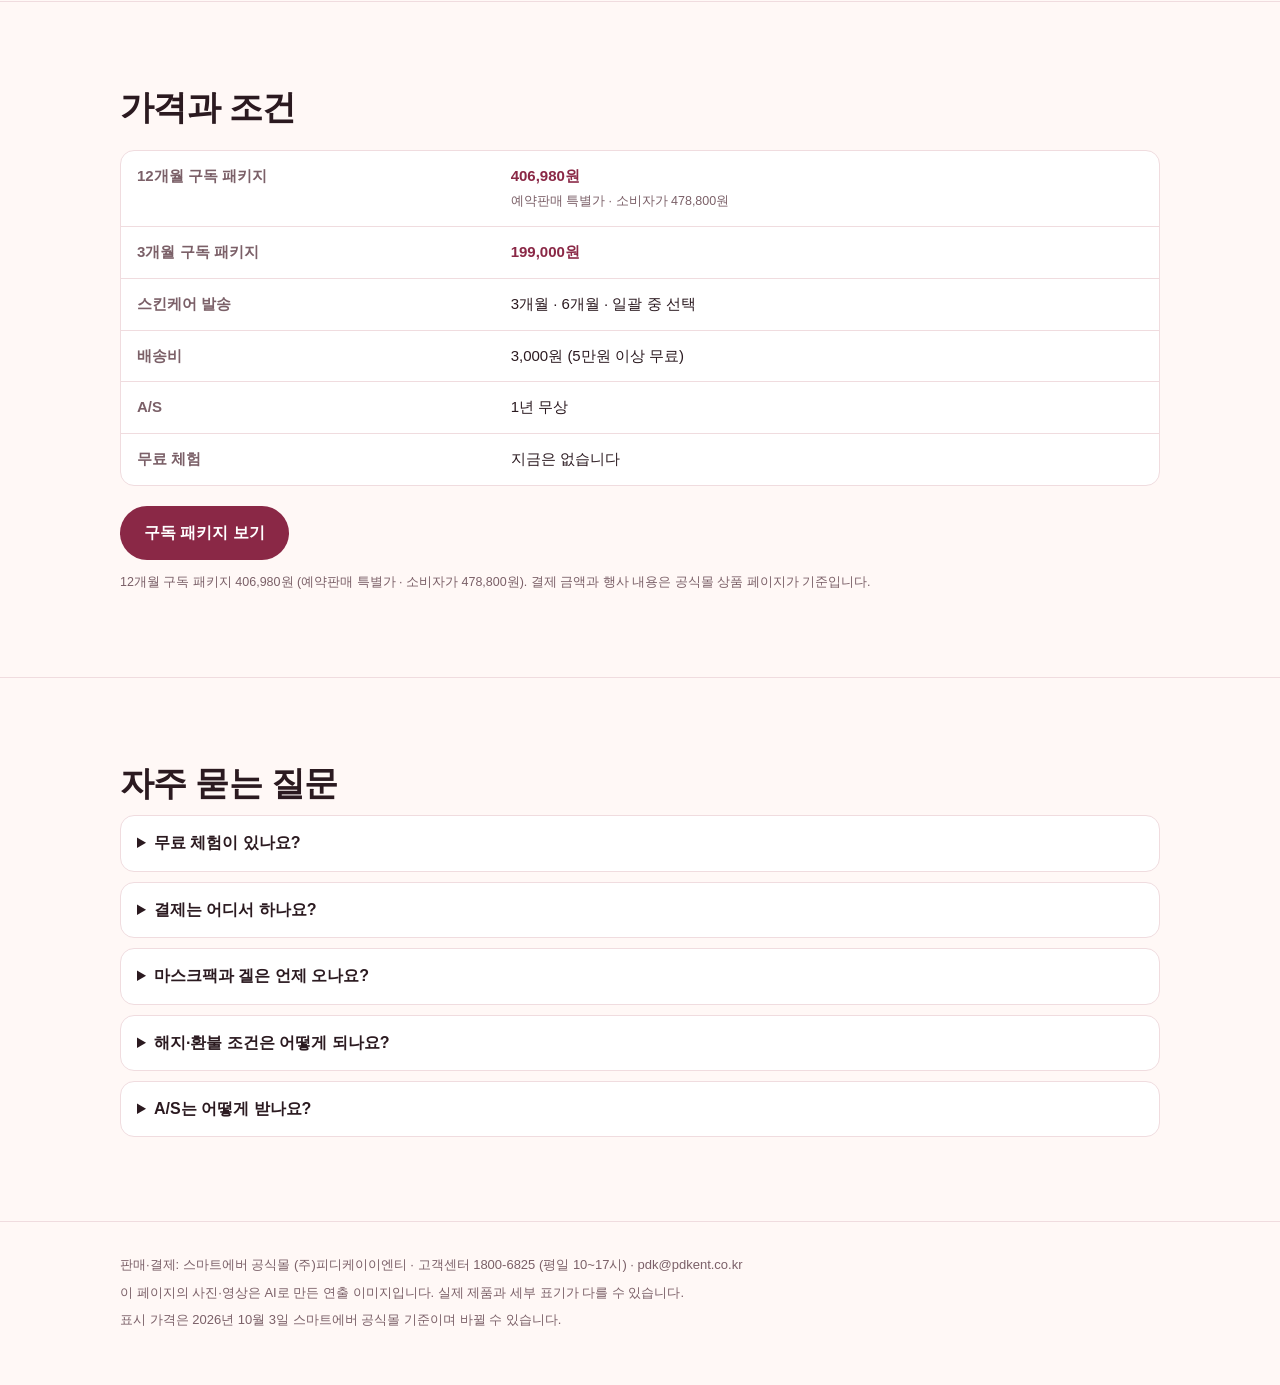
==== commit f3464f76: "법적 표기 정리: 페이지 최상단 안내 한 줄 추가, 한국어 모드 이름 리프팅 → 탄력 관리 (OGV=5) 6개 언어 페이지 최상단에 '의료기기가 아닌 일반 피부 미용기기(공산품)'" ====
--- a/index.html
+++ b/index.html
@@ -1,8 +1,8 @@
 <!doctype html>
 <html lang="ko"><head><meta charset="utf-8"><meta name="viewport" content="width=device-width,initial-scale=1">
 <title>터치톡 | 기기 하나로 다섯 가지 홈케어</title><meta name="description" content="터치톡 뷰티 디바이스와 PDRN 마스크팩·부스터 수딩 겔을 함께 받는 12개월 구독 패키지."><link rel="canonical" href="https://touchtok.kr/"><meta property="og:url" content="https://touchtok.kr/"><link rel="alternate" hreflang="ko" href="https://touchtok.kr/"><link rel="alternate" hreflang="en" href="https://touchtok.kr/en/"><link rel="alternate" hreflang="ja" href="https://touchtok.kr/ja/"><link rel="alternate" hreflang="zh-Hans" href="https://touchtok.kr/zh/"><link rel="alternate" hreflang="es" href="https://touchtok.kr/es/"><link rel="alternate" hreflang="vi" href="https://touchtok.kr/vi/"><link rel="alternate" hreflang="x-default" href="https://touchtok.kr/">
-<meta property="og:type" content="website"><meta property="og:title" content="터치톡 | 기기 하나로 다섯 가지 홈케어"><meta property="og:description" content="터치톡 뷰티 디바이스와 PDRN 마스크팩·부스터 수딩 겔을 함께 받는 12개월 구독 패키지."><meta property="og:image" content="https://touchtok.kr/assets/og.jpg?v=4">
-<link rel="stylesheet" href="assets/site.css?v=4"></head><body>
+<meta property="og:type" content="website"><meta property="og:title" content="터치톡 | 기기 하나로 다섯 가지 홈케어"><meta property="og:description" content="터치톡 뷰티 디바이스와 PDRN 마스크팩·부스터 수딩 겔을 함께 받는 12개월 구독 패키지."><meta property="og:image" content="https://touchtok.kr/assets/og.jpg?v=5">
+<link rel="stylesheet" href="assets/site.css?v=5"></head><body><p class="legal">[안내] 본 제품은 질병의 예방 및 치료를 위한 의료기기가 아니며, 일상적인 피부 미용 관리를 지원하는 일반 피부 미용기기(공산품)입니다.</p>
 <header class="top"><div class="w"><a class="logo" href="./">Touch Tok</a><nav><a class="pc" href="#modes">5가지 모드</a><a class="pc" href="#set">구성</a><a href="#price">가격</a></nav>
 <details class="lang"><summary aria-label="Language"><svg width="14" height="14" viewBox="0 0 24 24" fill="none" stroke="currentColor" stroke-width="2" aria-hidden="true"><circle cx="12" cy="12" r="9"/><path d="M3 12h18M12 3c3 3.2 3 14.8 0 18M12 3c-3 3.2-3 14.8 0 18"/></svg>한국어</summary><div><a href="./" lang="ko" aria-current="page">한국어</a><a href="en/" lang="en">English</a><a href="ja/" lang="ja">日本語</a><a href="zh/" lang="zh-Hans">简体中文</a><a href="es/" lang="es">Español</a><a href="vi/" lang="vi">Tiếng Việt</a></div></details></div></header>
 <main>
@@ -16,7 +16,7 @@
 <section id="modes"><div class="w">
 <h2>버튼 하나로 바꾸는<br>5가지 모드</h2>
 <p class="lead">전원 버튼을 길게 눌러 켜고, MODE 버튼으로 모드를, LEVEL 버튼으로 5단계 강도를 고릅니다.</p>
-<ul class="mrow"><li><div class="shot"><video data-auto src="img/mode-clean.mp4" poster="img/mode-clean.jpg" aria-label="CLEAN · 클렌징" muted loop playsinline preload="none"></video></div><span class="en">CLEAN</span><b>클렌징</b><p>세안 후 물기를 닦고 사용합니다. 온열과 양이온을 쓰는 모드.</p></li><li><div class="shot"><video data-auto src="img/mode-mask.mp4" poster="img/mode-mask.jpg" aria-label="MASK · 마스크" muted loop playsinline preload="none"></video></div><span class="en">MASK</span><b>마스크</b><p>마스크팩을 붙인 위에서 사용합니다. 음이온과 EMS를 쓰는 모드.</p></li><li><div class="shot"><video data-auto src="img/mode-lifting.mp4" poster="img/mode-lifting.jpg" aria-label="LIFTING · 리프팅" muted loop playsinline preload="none"></video></div><span class="en">LIFTING</span><b>리프팅</b><p>RF·EMS와 레드·그린 라이트를 함께 쓰는 모드. 주 2~3회 사용을 권장합니다.</p></li><li><div class="shot"><video data-auto src="img/mode-eyecare.mp4" poster="img/mode-eyecare.jpg" aria-label="EYE CARE · 아이케어" muted loop playsinline preload="none"></video></div><span class="en">EYE CARE</span><b>아이케어</b><p>눈가에 맞춰 RF·EMS 강도를 조절한 모드.</p></li><li><div class="shot"><video data-auto src="img/mode-cool.mp4" poster="img/mode-cool.jpg" aria-label="COOL · 쿨링" muted loop playsinline preload="none"></video></div><span class="en">COOL</span><b>쿨링</b><p>냉각과 블루 라이트로 마무리하는 모드.</p></li></ul><p class="fine">연출 영상 · 모드 이름은 기기에 적힌 표기 그대로입니다.</p></div></section>
+<ul class="mrow"><li><div class="shot"><video data-auto src="img/mode-clean.mp4" poster="img/mode-clean.jpg" aria-label="CLEAN · 클렌징" muted loop playsinline preload="none"></video></div><span class="en">CLEAN</span><b>클렌징</b><p>세안 후 물기를 닦고 사용합니다. 온열과 양이온을 쓰는 모드.</p></li><li><div class="shot"><video data-auto src="img/mode-mask.mp4" poster="img/mode-mask.jpg" aria-label="MASK · 마스크" muted loop playsinline preload="none"></video></div><span class="en">MASK</span><b>마스크</b><p>마스크팩을 붙인 위에서 사용합니다. 음이온과 EMS를 쓰는 모드.</p></li><li><div class="shot"><video data-auto src="img/mode-lifting.mp4" poster="img/mode-lifting.jpg" aria-label="LIFTING · 탄력 관리" muted loop playsinline preload="none"></video></div><span class="en">LIFTING</span><b>탄력 관리</b><p>RF·EMS와 레드·그린 라이트를 함께 쓰는 모드. 주 2~3회 사용을 권장합니다.</p></li><li><div class="shot"><video data-auto src="img/mode-eyecare.mp4" poster="img/mode-eyecare.jpg" aria-label="EYE CARE · 아이케어" muted loop playsinline preload="none"></video></div><span class="en">EYE CARE</span><b>아이케어</b><p>눈가에 맞춰 RF·EMS 강도를 조절한 모드.</p></li><li><div class="shot"><video data-auto src="img/mode-cool.mp4" poster="img/mode-cool.jpg" aria-label="COOL · 쿨링" muted loop playsinline preload="none"></video></div><span class="en">COOL</span><b>쿨링</b><p>냉각과 블루 라이트로 마무리하는 모드.</p></li></ul><p class="fine">연출 영상 · 모드 이름은 기기에 적힌 표기 그대로입니다.</p></div></section>
 <section id="how"><div class="w two"><figure><div class="shot v9"><video src="img/use.mp4" poster="img/use.jpg" aria-label="마스크팩 위에서 터치톡을 쓰는 모습" autoplay muted loop playsinline preload="metadata"></video></div><figcaption>연출 영상</figcaption></figure><div>
 <h2>마스크 위에<br>터치톡</h2>
 <p class="lead">PDRN MASK PRO를 붙이고, 그 위에서 터치톡을 천천히 움직입니다.</p>
--- a/assets/site.css
+++ b/assets/site.css
@@ -4,6 +4,7 @@
 img,video{max-width:100%;display:block}a{color:inherit}
 .w{max-width:1080px;margin:0 auto;padding:0 20px}
 .draft{background:var(--ink);color:#fff;text-align:center;font-size:12px;padding:6px}
+.legal{margin:0;background:#fff;color:var(--ink);border-bottom:1px solid var(--line);text-align:center;font-size:12.5px;line-height:1.5;padding:8px 20px}
 .top{position:sticky;top:0;z-index:5;background:rgba(255,248,246,.92);backdrop-filter:blur(8px);border-bottom:1px solid var(--line)}
 .top .w{display:flex;align-items:center;height:56px}
 .logo{font-weight:800;font-size:19px;letter-spacing:-.02em;text-decoration:none;color:var(--berry);white-space:nowrap}
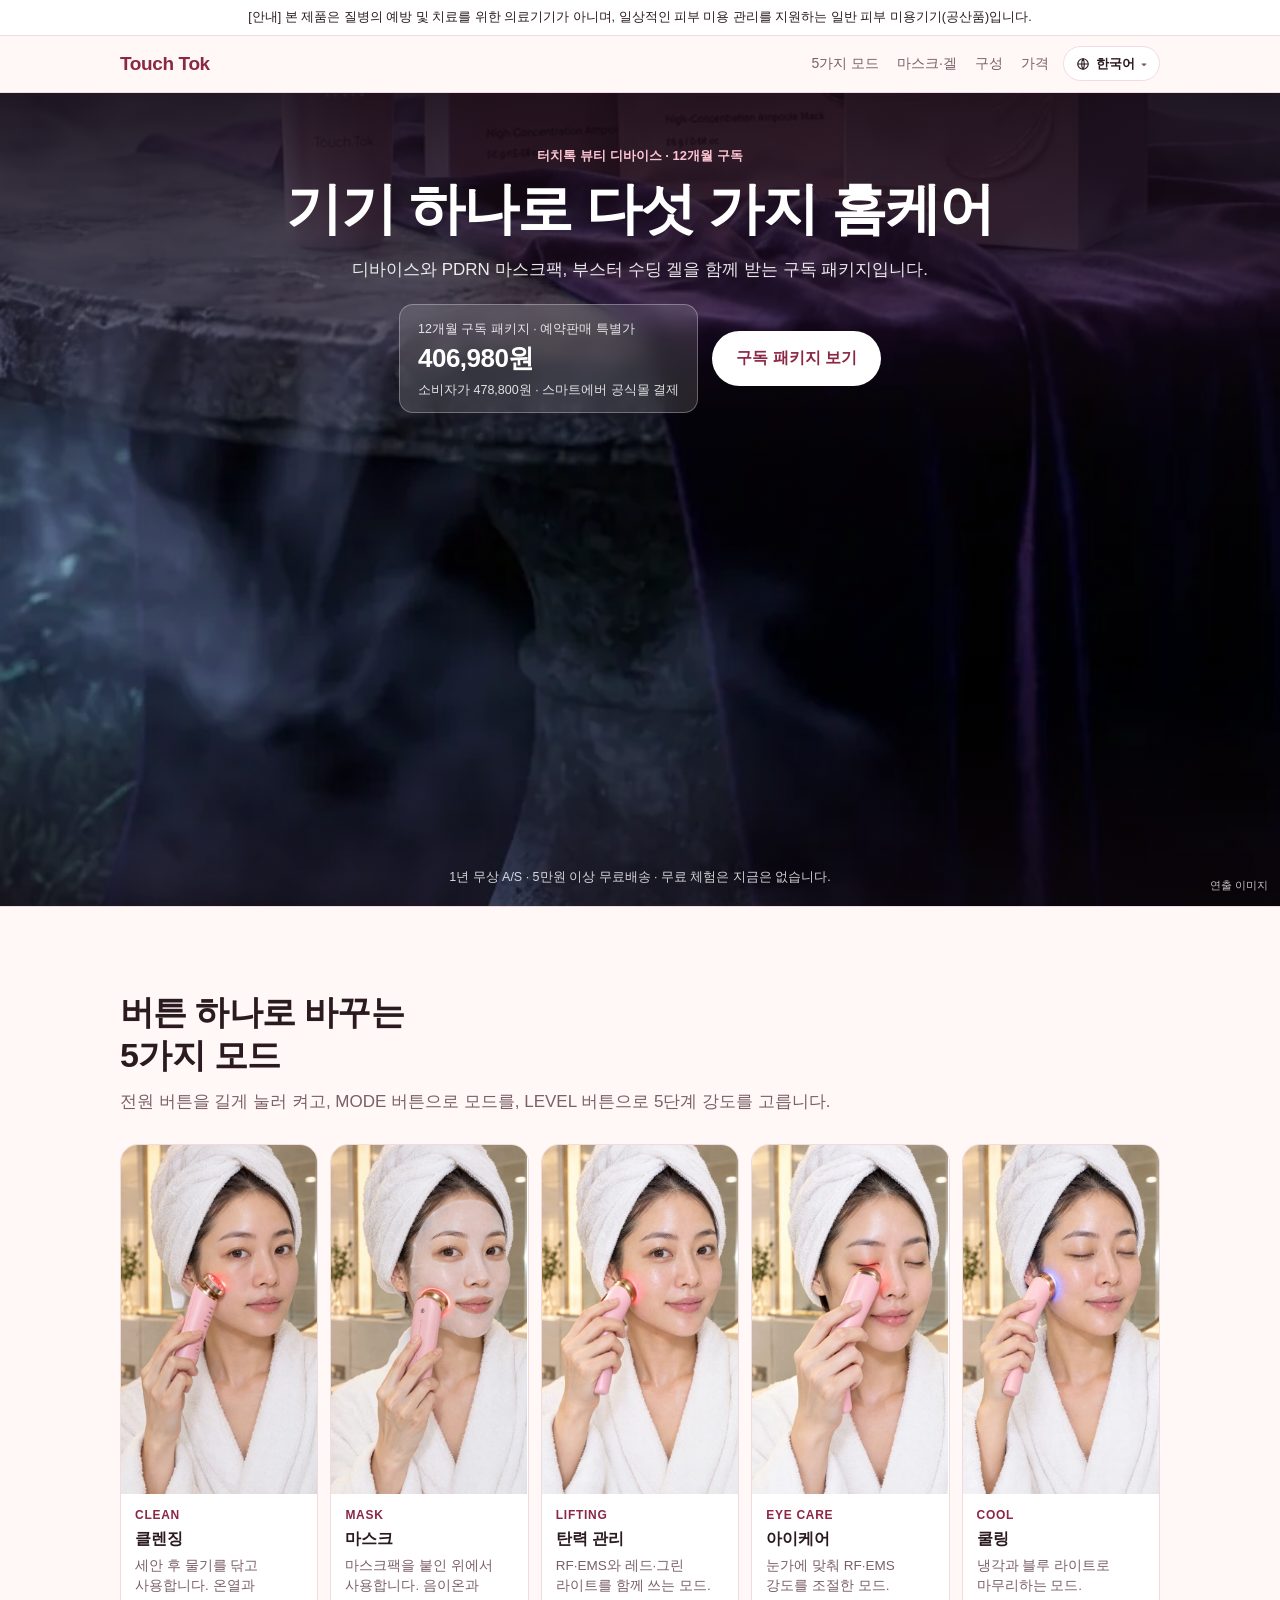
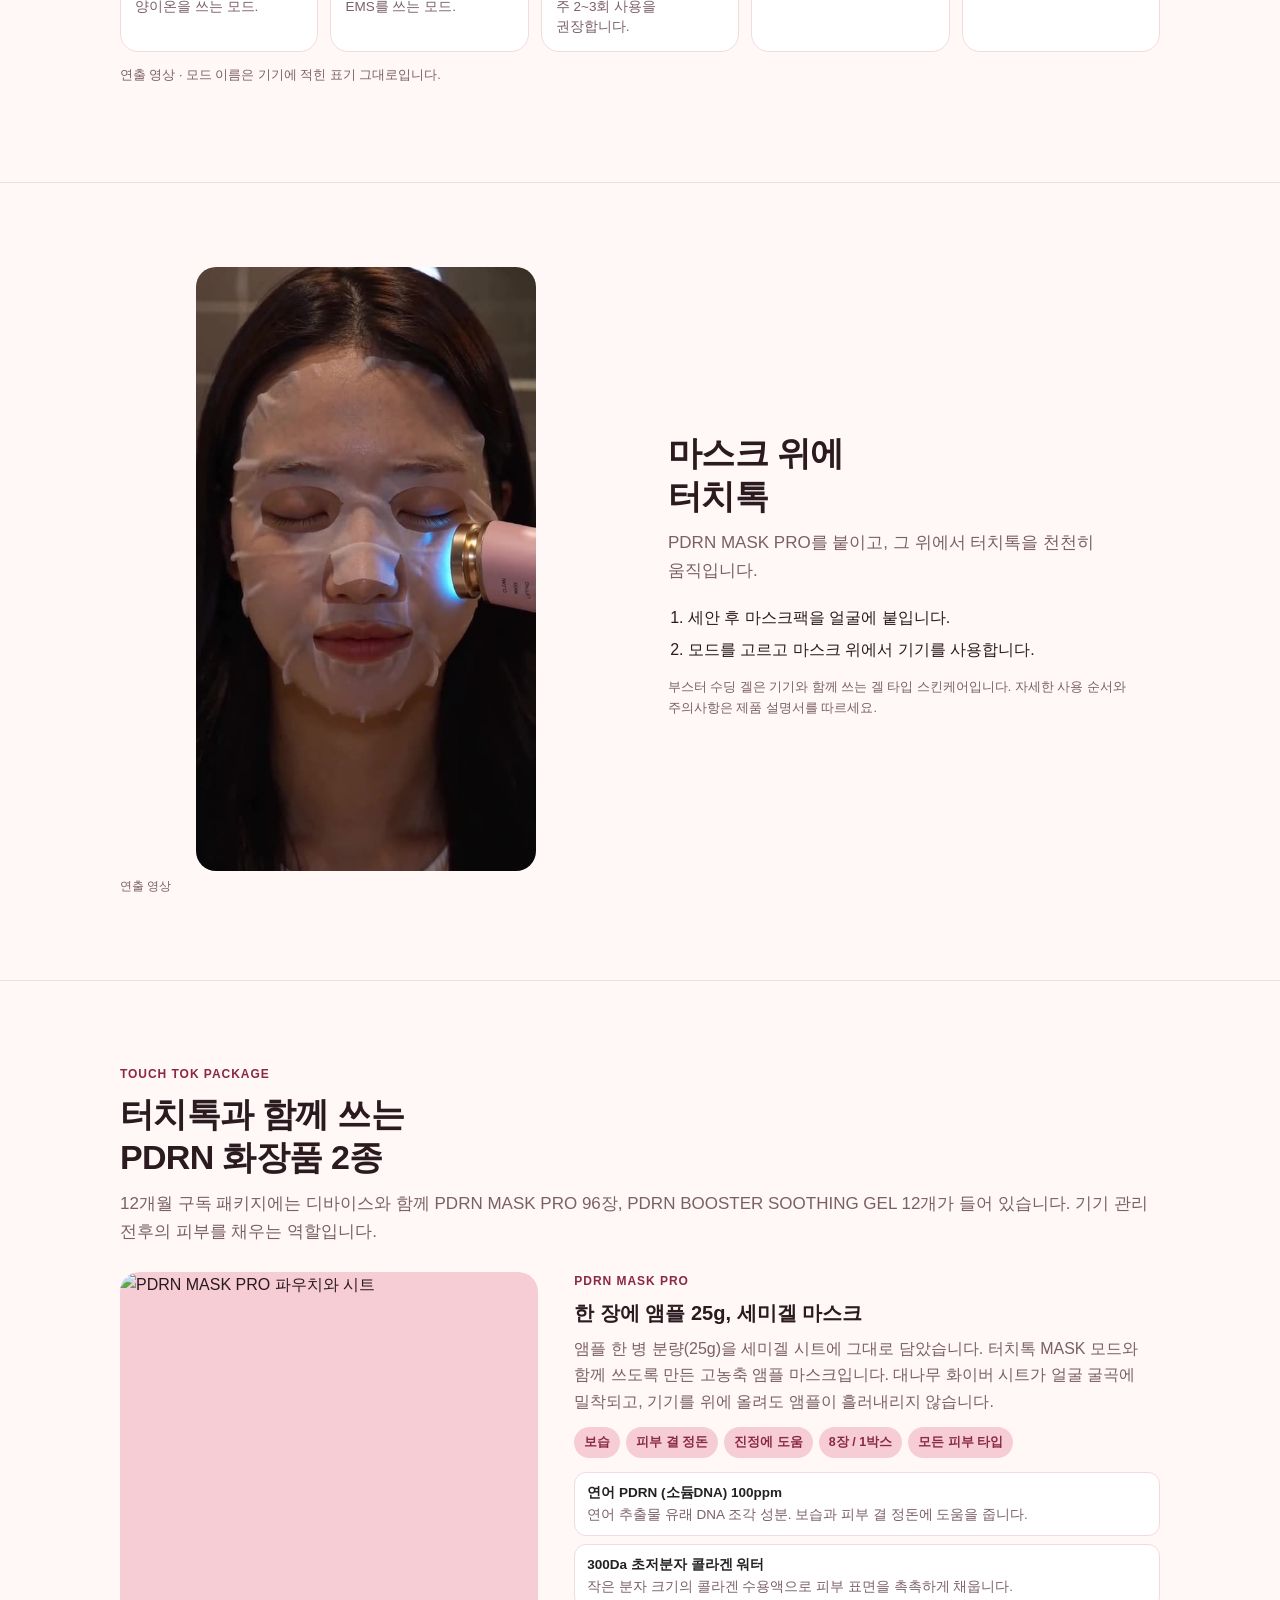
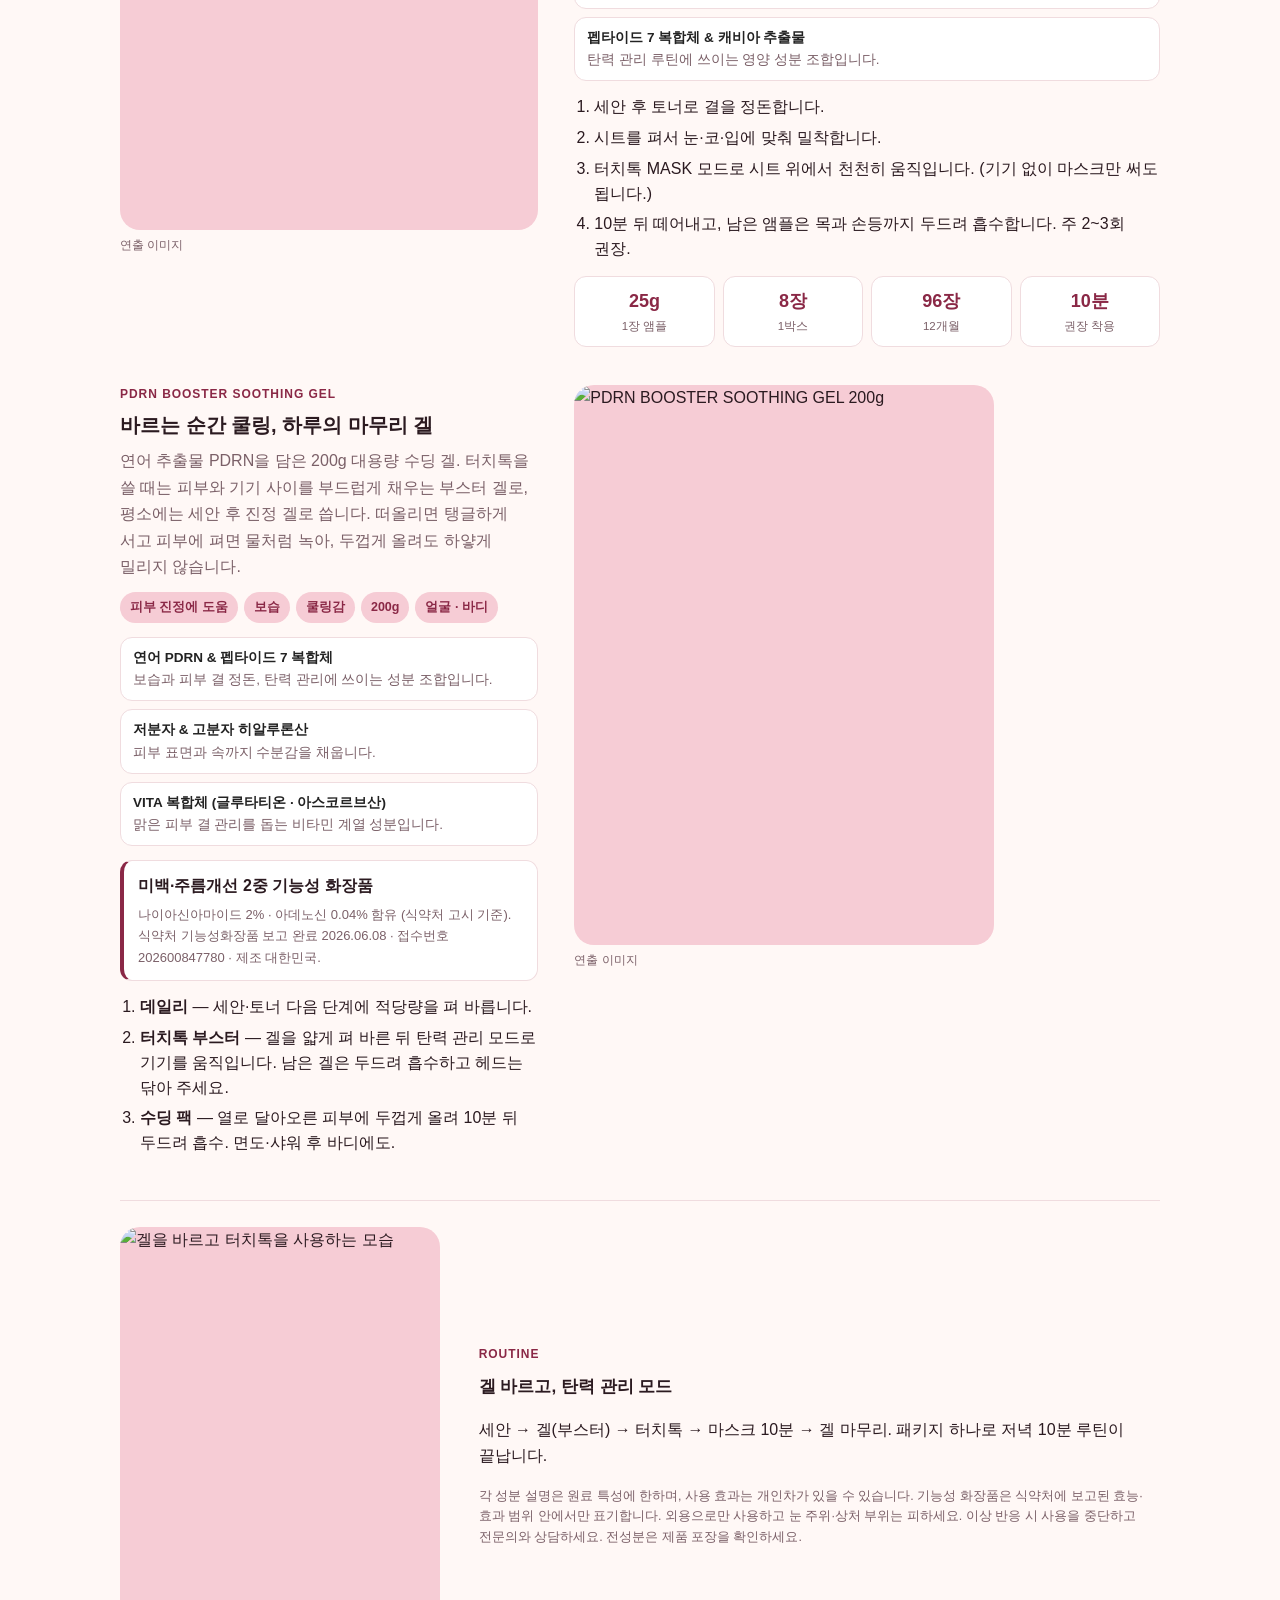
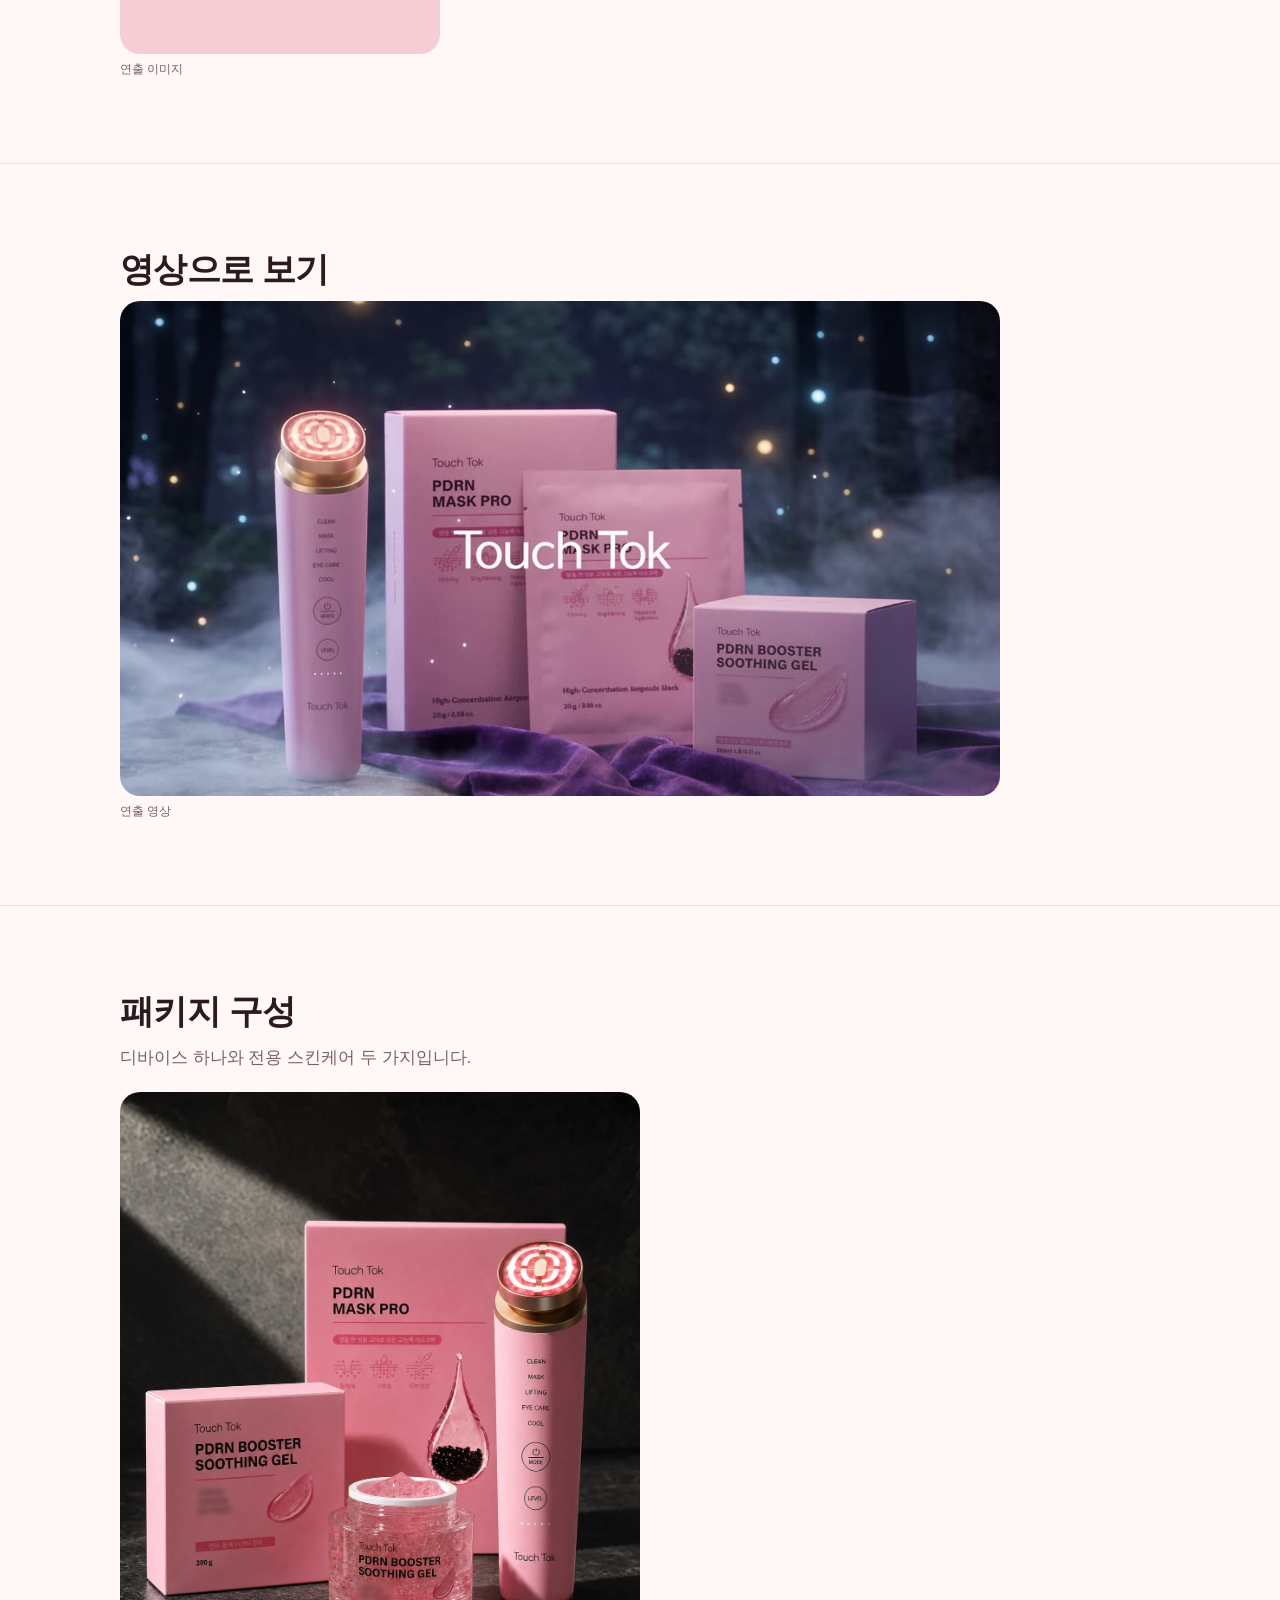
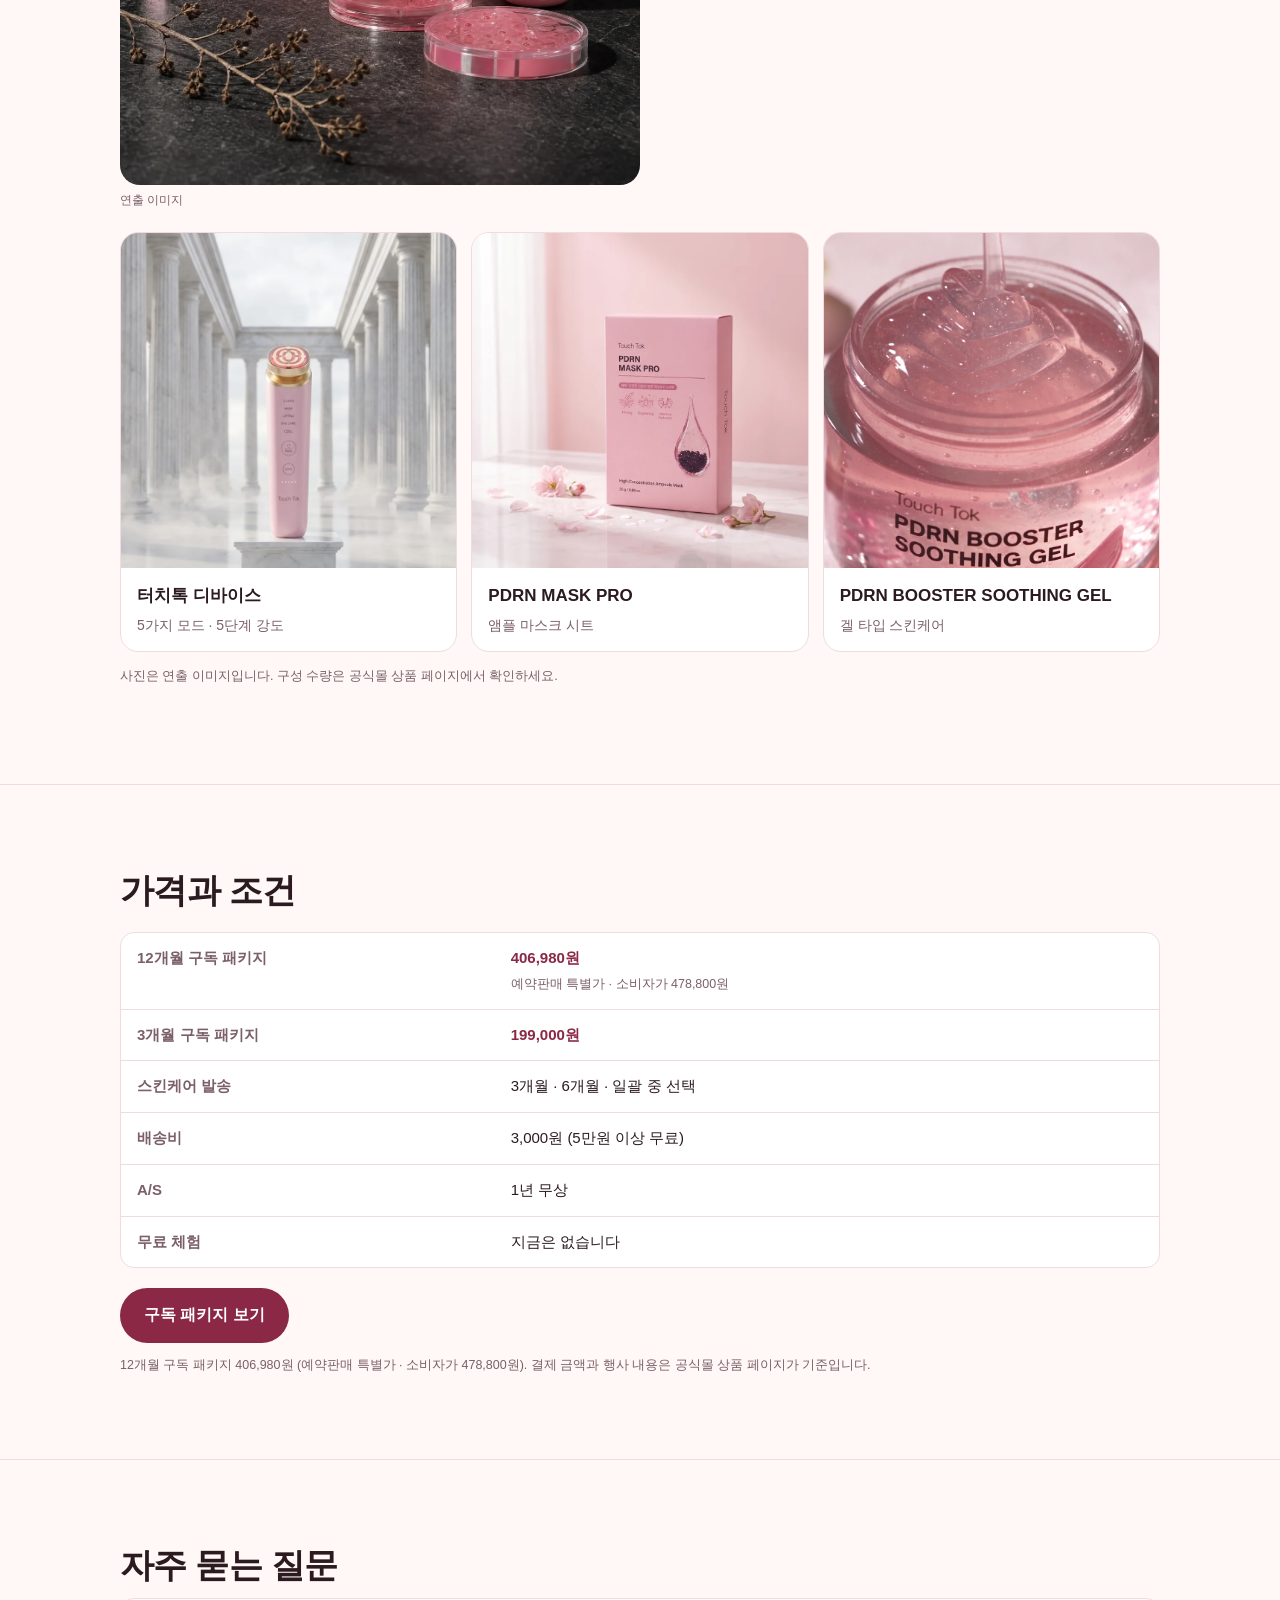
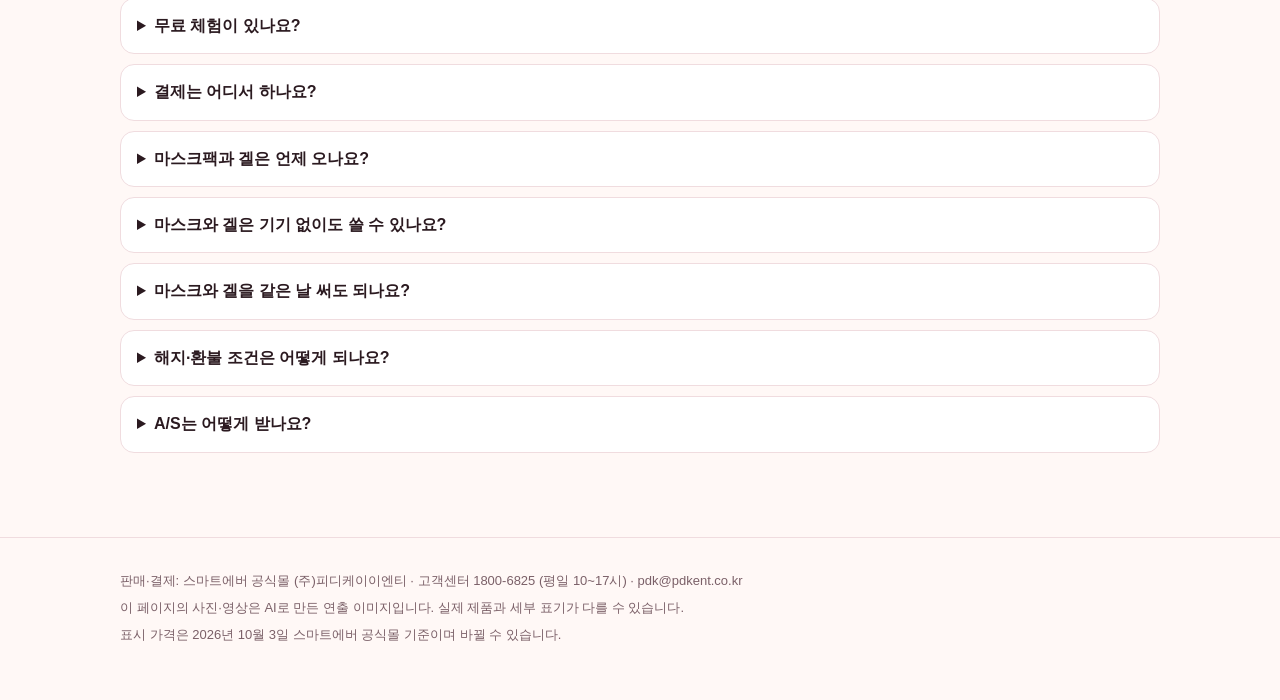
==== commit 06e4d522: "feat: add PDRN 마스크팩·수딩겔 skincare section to landing (ko) - new #skincare section between 사용법 and 영상으" ====
--- a/index.html
+++ b/index.html
@@ -2,8 +2,8 @@
 <html lang="ko"><head><meta charset="utf-8"><meta name="viewport" content="width=device-width,initial-scale=1">
 <title>터치톡 | 기기 하나로 다섯 가지 홈케어</title><meta name="description" content="터치톡 뷰티 디바이스와 PDRN 마스크팩·부스터 수딩 겔을 함께 받는 12개월 구독 패키지."><link rel="canonical" href="https://touchtok.kr/"><meta property="og:url" content="https://touchtok.kr/"><link rel="alternate" hreflang="ko" href="https://touchtok.kr/"><link rel="alternate" hreflang="en" href="https://touchtok.kr/en/"><link rel="alternate" hreflang="ja" href="https://touchtok.kr/ja/"><link rel="alternate" hreflang="zh-Hans" href="https://touchtok.kr/zh/"><link rel="alternate" hreflang="es" href="https://touchtok.kr/es/"><link rel="alternate" hreflang="vi" href="https://touchtok.kr/vi/"><link rel="alternate" hreflang="x-default" href="https://touchtok.kr/">
 <meta property="og:type" content="website"><meta property="og:title" content="터치톡 | 기기 하나로 다섯 가지 홈케어"><meta property="og:description" content="터치톡 뷰티 디바이스와 PDRN 마스크팩·부스터 수딩 겔을 함께 받는 12개월 구독 패키지."><meta property="og:image" content="https://touchtok.kr/assets/og.jpg?v=5">
-<link rel="stylesheet" href="assets/site.css?v=5"></head><body><p class="legal">[안내] 본 제품은 질병의 예방 및 치료를 위한 의료기기가 아니며, 일상적인 피부 미용 관리를 지원하는 일반 피부 미용기기(공산품)입니다.</p>
-<header class="top"><div class="w"><a class="logo" href="./">Touch Tok</a><nav><a class="pc" href="#modes">5가지 모드</a><a class="pc" href="#set">구성</a><a href="#price">가격</a></nav>
+<link rel="stylesheet" href="assets/site.css?v=6"></head><body><p class="legal">[안내] 본 제품은 질병의 예방 및 치료를 위한 의료기기가 아니며, 일상적인 피부 미용 관리를 지원하는 일반 피부 미용기기(공산품)입니다.</p>
+<header class="top"><div class="w"><a class="logo" href="./">Touch Tok</a><nav><a class="pc" href="#modes">5가지 모드</a><a class="pc" href="#skincare">마스크·겔</a><a class="pc" href="#set">구성</a><a href="#price">가격</a></nav>
 <details class="lang"><summary aria-label="Language"><svg width="14" height="14" viewBox="0 0 24 24" fill="none" stroke="currentColor" stroke-width="2" aria-hidden="true"><circle cx="12" cy="12" r="9"/><path d="M3 12h18M12 3c3 3.2 3 14.8 0 18M12 3c-3 3.2-3 14.8 0 18"/></svg>한국어</summary><div><a href="./" lang="ko" aria-current="page">한국어</a><a href="en/" lang="en">English</a><a href="ja/" lang="ja">日本語</a><a href="zh/" lang="zh-Hans">简体中文</a><a href="es/" lang="es">Español</a><a href="vi/" lang="vi">Tiếng Việt</a></div></details></div></header>
 <main>
 <section class="hero"><picture class="hbg"><source media="(min-width:800px)" srcset="img/hero-wide.webp"><img src="img/hero-tall.webp" alt="터치톡 디바이스, PDRN MASK PRO, PDRN BOOSTER SOOTHING GEL"></picture><span class="hcap">연출 이미지</span>
@@ -22,6 +22,30 @@
 <p class="lead">PDRN MASK PRO를 붙이고, 그 위에서 터치톡을 천천히 움직입니다.</p>
 <ol><li>세안 후 마스크팩을 얼굴에 붙입니다.</li><li>모드를 고르고 마스크 위에서 기기를 사용합니다.</li></ol>
 <p class="fine">부스터 수딩 겔은 기기와 함께 쓰는 겔 타입 스킨케어입니다. 자세한 사용 순서와 주의사항은 제품 설명서를 따르세요.</p></div></div></section>
+<section id="skincare"><div class="w">
+<span class="eyebrow">TOUCH TOK PACKAGE</span>
+<h2>터치톡과 함께 쓰는<br>PDRN 화장품 2종</h2>
+<p class="lead">12개월 구독 패키지에는 디바이스와 함께 PDRN MASK PRO 96장, PDRN BOOSTER SOOTHING GEL 12개가 들어 있습니다. 기기 관리 전후의 피부를 채우는 역할입니다.</p>
+<div class="sk">
+<figure><div class="shot a34"><img src="https://d2ol7oe51mr4n9.cloudfront.net/user_3FLPjwlul3oTSAoiBakDCqNxfLc/caf61979-b756-42a6-ba27-bedeb584f993.webp" alt="PDRN MASK PRO 파우치와 시트" loading="lazy"></div><figcaption>연출 이미지</figcaption></figure>
+<div class="skt"><span class="eyebrow">PDRN MASK PRO</span><h3>한 장에 앰플 25g, 세미겔 마스크</h3>
+<p>앰플 한 병 분량(25g)을 세미겔 시트에 그대로 담았습니다. 터치톡 MASK 모드와 함께 쓰도록 만든 고농축 앰플 마스크입니다. 대나무 화이버 시트가 얼굴 굴곡에 밀착되고, 기기를 위에 올려도 앰플이 흘러내리지 않습니다.</p>
+<ul class="chips"><li>보습</li><li>피부 결 정돈</li><li>진정에 도움</li><li>8장 / 1박스</li><li>모든 피부 타입</li></ul>
+<ul class="kv"><li><b>연어 PDRN (소듐DNA) 100ppm</b>연어 추출물 유래 DNA 조각 성분. 보습과 피부 결 정돈에 도움을 줍니다.</li><li><b>300Da 초저분자 콜라겐 워터</b>작은 분자 크기의 콜라겐 수용액으로 피부 표면을 촉촉하게 채웁니다.</li><li><b>펩타이드 7 복합체 &amp; 캐비아 추출물</b>탄력 관리 루틴에 쓰이는 영양 성분 조합입니다.</li></ul>
+<ol><li>세안 후 토너로 결을 정돈합니다.</li><li>시트를 펴서 눈·코·입에 맞춰 밀착합니다.</li><li>터치톡 MASK 모드로 시트 위에서 천천히 움직입니다. (기기 없이 마스크만 써도 됩니다.)</li><li>10분 뒤 떼어내고, 남은 앰플은 목과 손등까지 두드려 흡수합니다. 주 2~3회 권장.</li></ol>
+<p class="nums"><span><b>25g</b>1장 앰플</span><span><b>8장</b>1박스</span><span><b>96장</b>12개월</span><span><b>10분</b>권장 착용</span></p></div>
+</div>
+<div class="sk rev">
+<figure><div class="shot a34"><img src="https://d2ol7oe51mr4n9.cloudfront.net/user_3FLPjwlul3oTSAoiBakDCqNxfLc/1ba8a5f0-0895-48d7-9901-d75062c6c7bb.webp" alt="PDRN BOOSTER SOOTHING GEL 200g" loading="lazy"></div><figcaption>연출 이미지</figcaption></figure>
+<div class="skt"><span class="eyebrow">PDRN BOOSTER SOOTHING GEL</span><h3>바르는 순간 쿨링, 하루의 마무리 겔</h3>
+<p>연어 추출물 PDRN을 담은 200g 대용량 수딩 겔. 터치톡을 쓸 때는 피부와 기기 사이를 부드럽게 채우는 부스터 겔로, 평소에는 세안 후 진정 겔로 씁니다. 떠올리면 탱글하게 서고 피부에 펴면 물처럼 녹아, 두껍게 올려도 하얗게 밀리지 않습니다.</p>
+<ul class="chips"><li>피부 진정에 도움</li><li>보습</li><li>쿨링감</li><li>200g</li><li>얼굴 · 바디</li></ul>
+<ul class="kv"><li><b>연어 PDRN &amp; 펩타이드 7 복합체</b>보습과 피부 결 정돈, 탄력 관리에 쓰이는 성분 조합입니다.</li><li><b>저분자 &amp; 고분자 히알루론산</b>피부 표면과 속까지 수분감을 채웁니다.</li><li><b>VITA 복합체 (글루타티온 · 아스코르브산)</b>맑은 피부 결 관리를 돕는 비타민 계열 성분입니다.</li></ul>
+<div class="func"><b>미백·주름개선 2중 기능성 화장품</b><p>나이아신아마이드 2% · 아데노신 0.04% 함유 (식약처 고시 기준). 식약처 기능성화장품 보고 완료 2026.06.08 · 접수번호 202600847780 · 제조 대한민국.</p></div>
+<ol><li><b>데일리</b> — 세안·토너 다음 단계에 적당량을 펴 바릅니다.</li><li><b>터치톡 부스터</b> — 겔을 얇게 펴 바른 뒤 탄력 관리 모드로 기기를 움직입니다. 남은 겔은 두드려 흡수하고 헤드는 닦아 주세요.</li><li><b>수딩 팩</b> — 열로 달아오른 피부에 두껍게 올려 10분 뒤 두드려 흡수. 면도·샤워 후 바디에도.</li></ol></div>
+</div>
+<div class="routine"><figure><div class="shot a34"><img src="https://d2ol7oe51mr4n9.cloudfront.net/user_3FLPjwlul3oTSAoiBakDCqNxfLc/9f9b6fa1-6e89-4208-be2f-c311458da739.webp" alt="겔을 바르고 터치톡을 사용하는 모습" loading="lazy"></div><figcaption>연출 이미지</figcaption></figure><div><span class="eyebrow">ROUTINE</span><h3>겔 바르고, 탄력 관리 모드</h3><p>세안 → 겔(부스터) → 터치톡 → 마스크 10분 → 겔 마무리. 패키지 하나로 저녁 10분 루틴이 끝납니다.</p><p class="fine">각 성분 설명은 원료 특성에 한하며, 사용 효과는 개인차가 있을 수 있습니다. 기능성 화장품은 식약처에 보고된 효능·효과 범위 안에서만 표기합니다. 외용으로만 사용하고 눈 주위·상처 부위는 피하세요. 이상 반응 시 사용을 중단하고 전문의와 상담하세요. 전성분은 제품 포장을 확인하세요.</p></div></div>
+</div></section>
 <section><div class="w"><h2>영상으로 보기</h2><div class="film"><figure><div class="shot v16"><video src="img/film.mp4" poster="img/film.jpg" aria-label="터치톡 세트와 사용 장면" autoplay muted loop playsinline preload="metadata"></video></div><figcaption>연출 영상</figcaption></figure></div></div></section>
 <section id="set"><div class="w"><h2>패키지 구성</h2><p class="lead">디바이스 하나와 전용 스킨케어 두 가지입니다.</p>
 <div class="setfig"><figure><div class="shot a34"><img src="img/set.webp" alt="터치톡 디바이스, PDRN MASK PRO, PDRN BOOSTER SOOTHING GEL" loading="lazy"></div><figcaption>연출 이미지</figcaption></figure></div>
@@ -36,7 +60,7 @@
 <tr><th>무료 체험</th><td>지금은 없습니다</td></tr></table>
 <a class="btn" href="https://smartever.co.kr/product/detail.html?product_no=33">구독 패키지 보기</a>
 <p class="fine" style="margin:12px 0 0">12개월 구독 패키지 406,980원 (예약판매 특별가 · 소비자가 478,800원). 결제 금액과 행사 내용은 공식몰 상품 페이지가 기준입니다.</p></div></section>
-<section class="faq"><div class="w"><h2>자주 묻는 질문</h2><details><summary>무료 체험이 있나요?</summary><p>지금은 없습니다.</p></details><details><summary>결제는 어디서 하나요?</summary><p>스마트에버 공식몰(smartever.co.kr)에서 결제합니다. 아래 버튼이 상품 페이지로 연결됩니다.</p></details><details><summary>마스크팩과 겔은 언제 오나요?</summary><p>주문할 때 3개월 · 6개월 · 일괄 발송 중에서 고릅니다.</p></details><details><summary>해지·환불 조건은 어떻게 되나요?</summary><p>공식몰 상품 페이지의 안내를 따릅니다. 궁금한 점은 고객센터 1800-6825(평일 10~17시)로 문의하세요.</p></details><details><summary>A/S는 어떻게 받나요?</summary><p>공식 판매처 구매 기준 1년 무상 A/S입니다.</p></details></div></section>
+<section class="faq"><div class="w"><h2>자주 묻는 질문</h2><details><summary>무료 체험이 있나요?</summary><p>지금은 없습니다.</p></details><details><summary>결제는 어디서 하나요?</summary><p>스마트에버 공식몰(smartever.co.kr)에서 결제합니다. 아래 버튼이 상품 페이지로 연결됩니다.</p></details><details><summary>마스크팩과 겔은 언제 오나요?</summary><p>주문할 때 3개월 · 6개월 · 일괄 발송 중에서 고릅니다.</p></details><details><summary>마스크와 겔은 기기 없이도 쓸 수 있나요?</summary><p>네. 둘 다 단독 사용이 가능합니다. 마스크는 주 2~3회, 겔은 매일 써도 됩니다.</p></details><details><summary>마스크와 겔을 같은 날 써도 되나요?</summary><p>네. 마스크 후 남은 앰플을 흡수시키고 겔로 마무리합니다. 시술 후 사용은 담당 의료진과 상의하세요.</p></details><details><summary>해지·환불 조건은 어떻게 되나요?</summary><p>공식몰 상품 페이지의 안내를 따릅니다. 궁금한 점은 고객센터 1800-6825(평일 10~17시)로 문의하세요.</p></details><details><summary>A/S는 어떻게 받나요?</summary><p>공식 판매처 구매 기준 1년 무상 A/S입니다.</p></details></div></section>
 </main>
 <footer><div class="w"><p>판매·결제: 스마트에버 공식몰 (주)피디케이이엔티 · 고객센터 1800-6825 (평일 10~17시) · pdk@pdkent.co.kr</p><p>이 페이지의 사진·영상은 AI로 만든 연출 이미지입니다. 실제 제품과 세부 표기가 다를 수 있습니다.</p><p>표시 가격은 2026년 10월 3일 스마트에버 공식몰 기준이며 바뀔 수 있습니다.</p></div></footer>
 <div class="sticky"><a class="btn" href="https://smartever.co.kr/product/detail.html?product_no=33">구독 패키지 보기 · 406,980원</a></div>
--- a/assets/site.css
+++ b/assets/site.css
@@ -72,3 +72,25 @@
 html:lang(en) h1,html:lang(es) h1,html:lang(vi) h1{font-size:40px}html:lang(ja) h1{font-size:50px}
 .mrow{margin:28px 0 12px;padding:0;display:grid;grid-template-columns:repeat(5,1fr);overflow:visible}.mrow li{max-width:none}
 .card{display:block}.card .ph{width:auto}.sticky{display:none}footer{padding-bottom:48px}.film{max-width:880px}}
+
+/* skincare */
+#skincare .eyebrow{display:block;font-weight:800;font-size:12px;letter-spacing:.08em;color:var(--berry);margin:0 0 8px}
+#skincare .sk{display:grid;gap:22px;margin:26px 0 8px;align-items:start}
+#skincare .sk figure{margin:0;max-width:420px}
+#skincare .skt h3{font-size:20px;line-height:1.3;margin:0 0 10px}
+#skincare .skt p{color:var(--mut);margin:0 0 12px}
+#skincare .chips{list-style:none;padding:0;margin:0 0 14px;display:flex;flex-wrap:wrap;gap:6px}
+#skincare .chips li{font-size:12.5px;padding:5px 10px;border-radius:999px;background:var(--pink);color:var(--berry);font-weight:600}
+#skincare .kv{list-style:none;padding:0;margin:0 0 14px;display:grid;gap:8px}
+#skincare .kv li{background:#fff;border:1px solid var(--line);border-radius:12px;padding:10px 12px;font-size:13.5px;color:var(--mut);line-height:1.5}
+#skincare .kv b{display:block;color:inherit;color:#222;margin-bottom:2px}
+#skincare ol li{margin:0 0 6px;line-height:1.55}
+#skincare .nums{display:grid;grid-template-columns:repeat(4,1fr);gap:8px;margin:8px 0 0}
+#skincare .nums span{display:block;text-align:center;background:#fff;border:1px solid var(--line);border-radius:12px;padding:10px 4px;font-size:11.5px;color:var(--mut)}
+#skincare .nums b{display:block;font-size:18px;color:var(--berry)}
+#skincare .func{background:#fff;border:1px solid var(--line);border-left:4px solid var(--berry);border-radius:12px;padding:12px 14px;margin:0 0 14px}
+#skincare .func b{display:block;margin-bottom:4px}
+#skincare .func p{margin:0;font-size:13px;color:var(--mut)}
+#skincare .routine{display:grid;gap:18px;margin-top:30px;padding-top:26px;border-top:1px solid var(--line)}
+#skincare .routine figure{margin:0;max-width:320px}
+@media(min-width:800px){#skincare .sk{grid-template-columns:5fr 7fr;gap:36px}#skincare .sk.rev figure{order:2}#skincare .routine{grid-template-columns:4fr 8fr;align-items:center}}
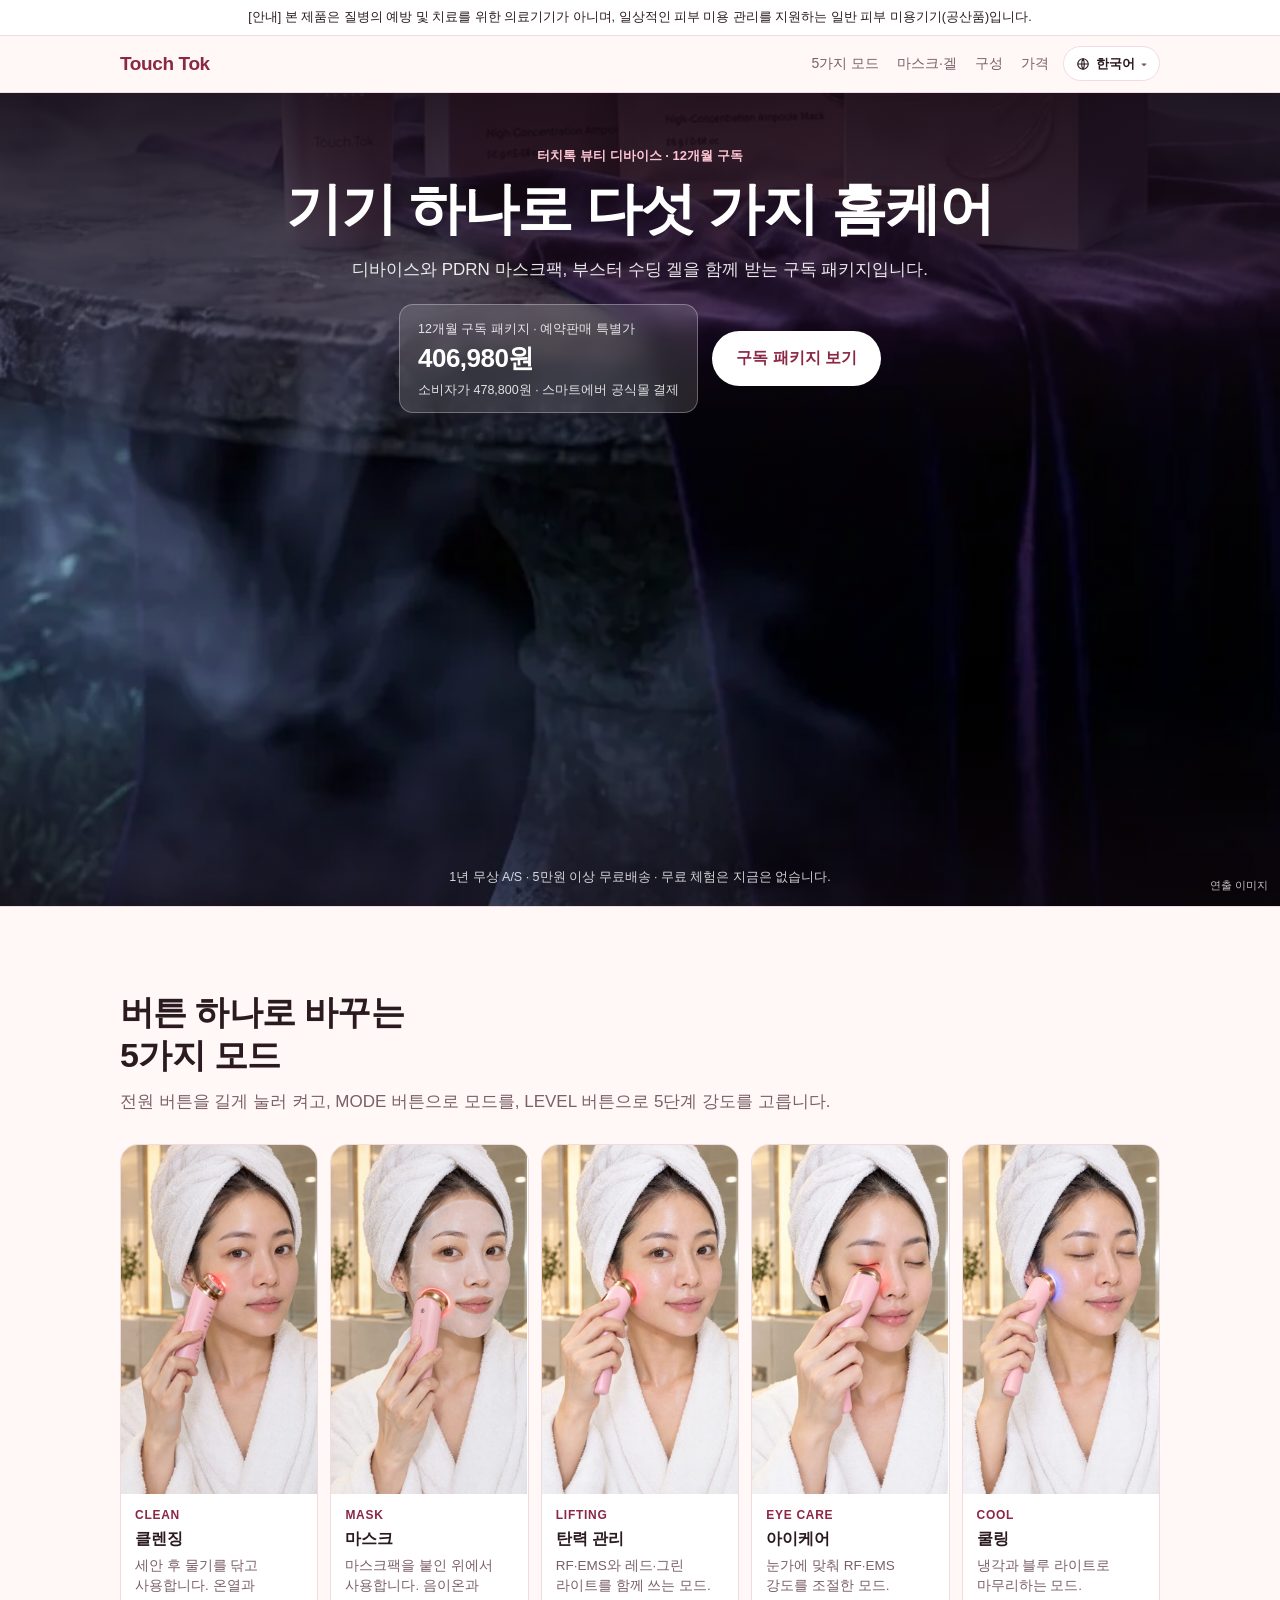
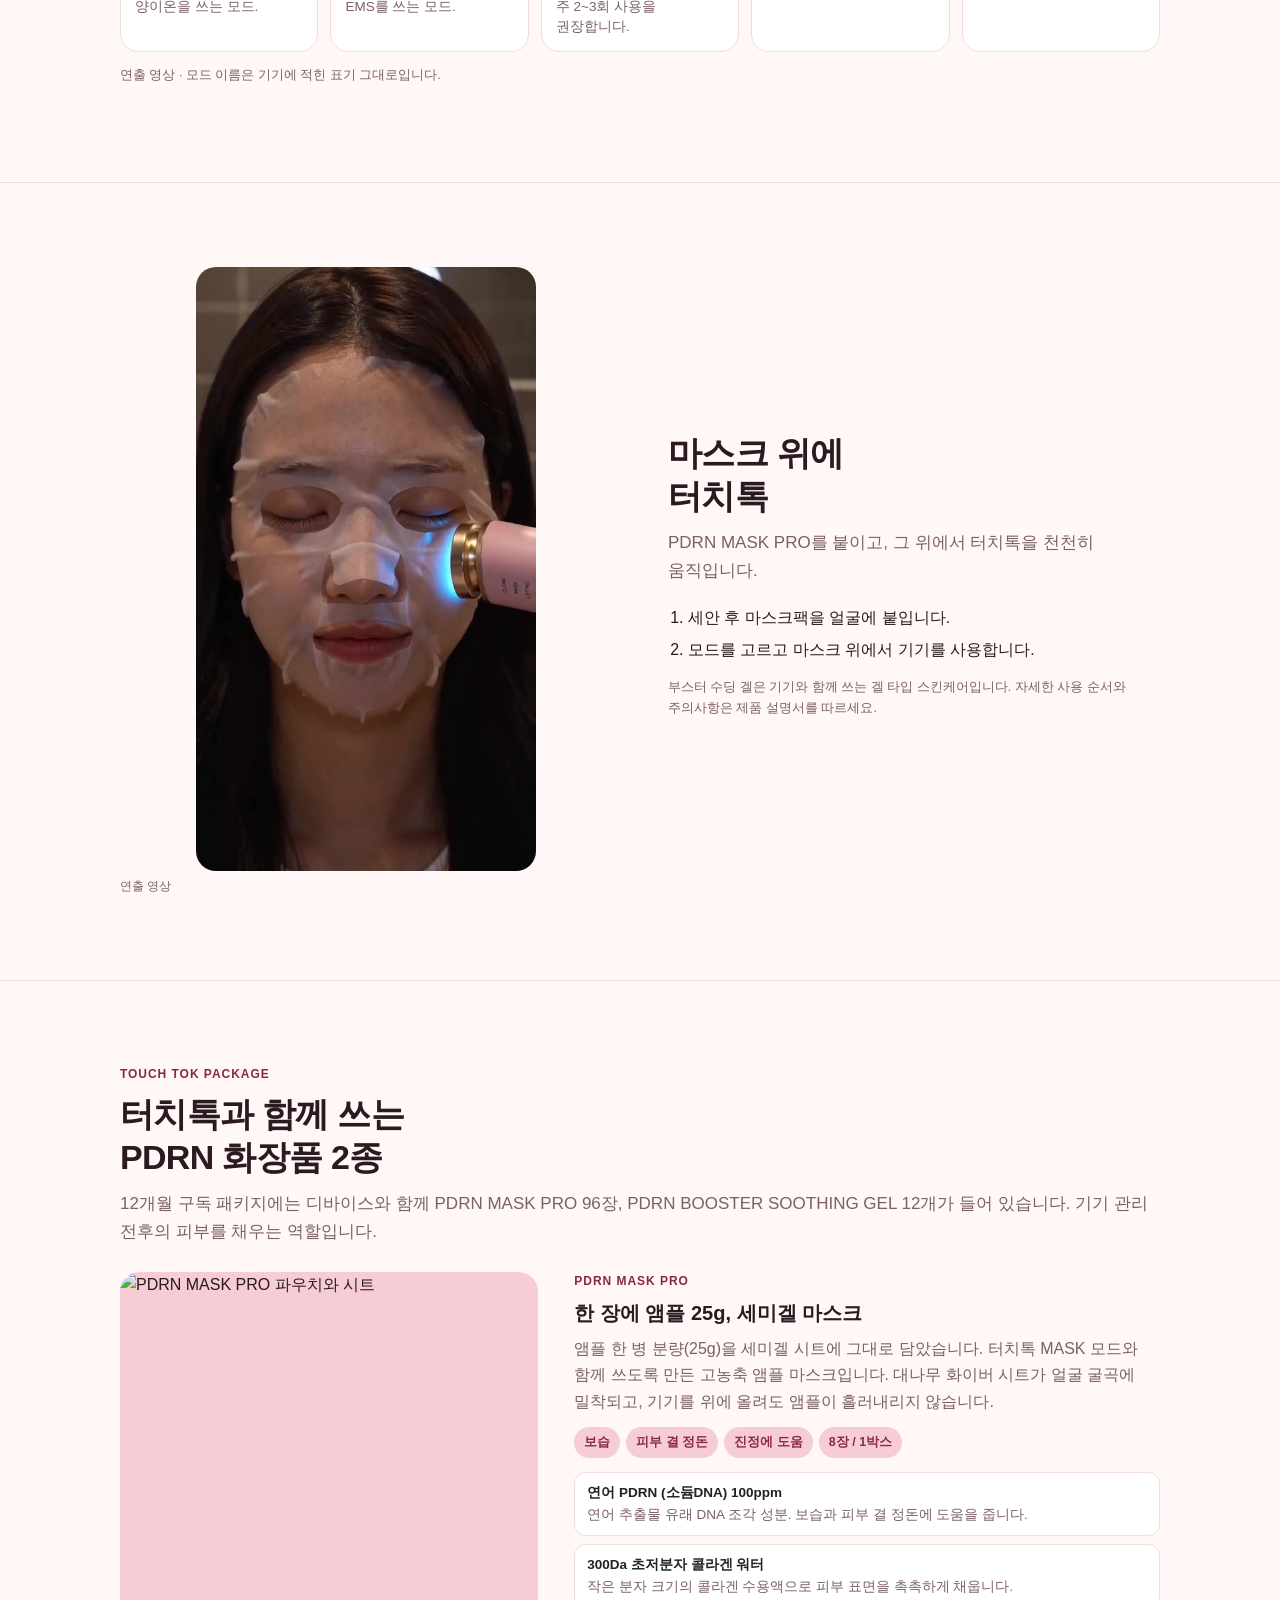
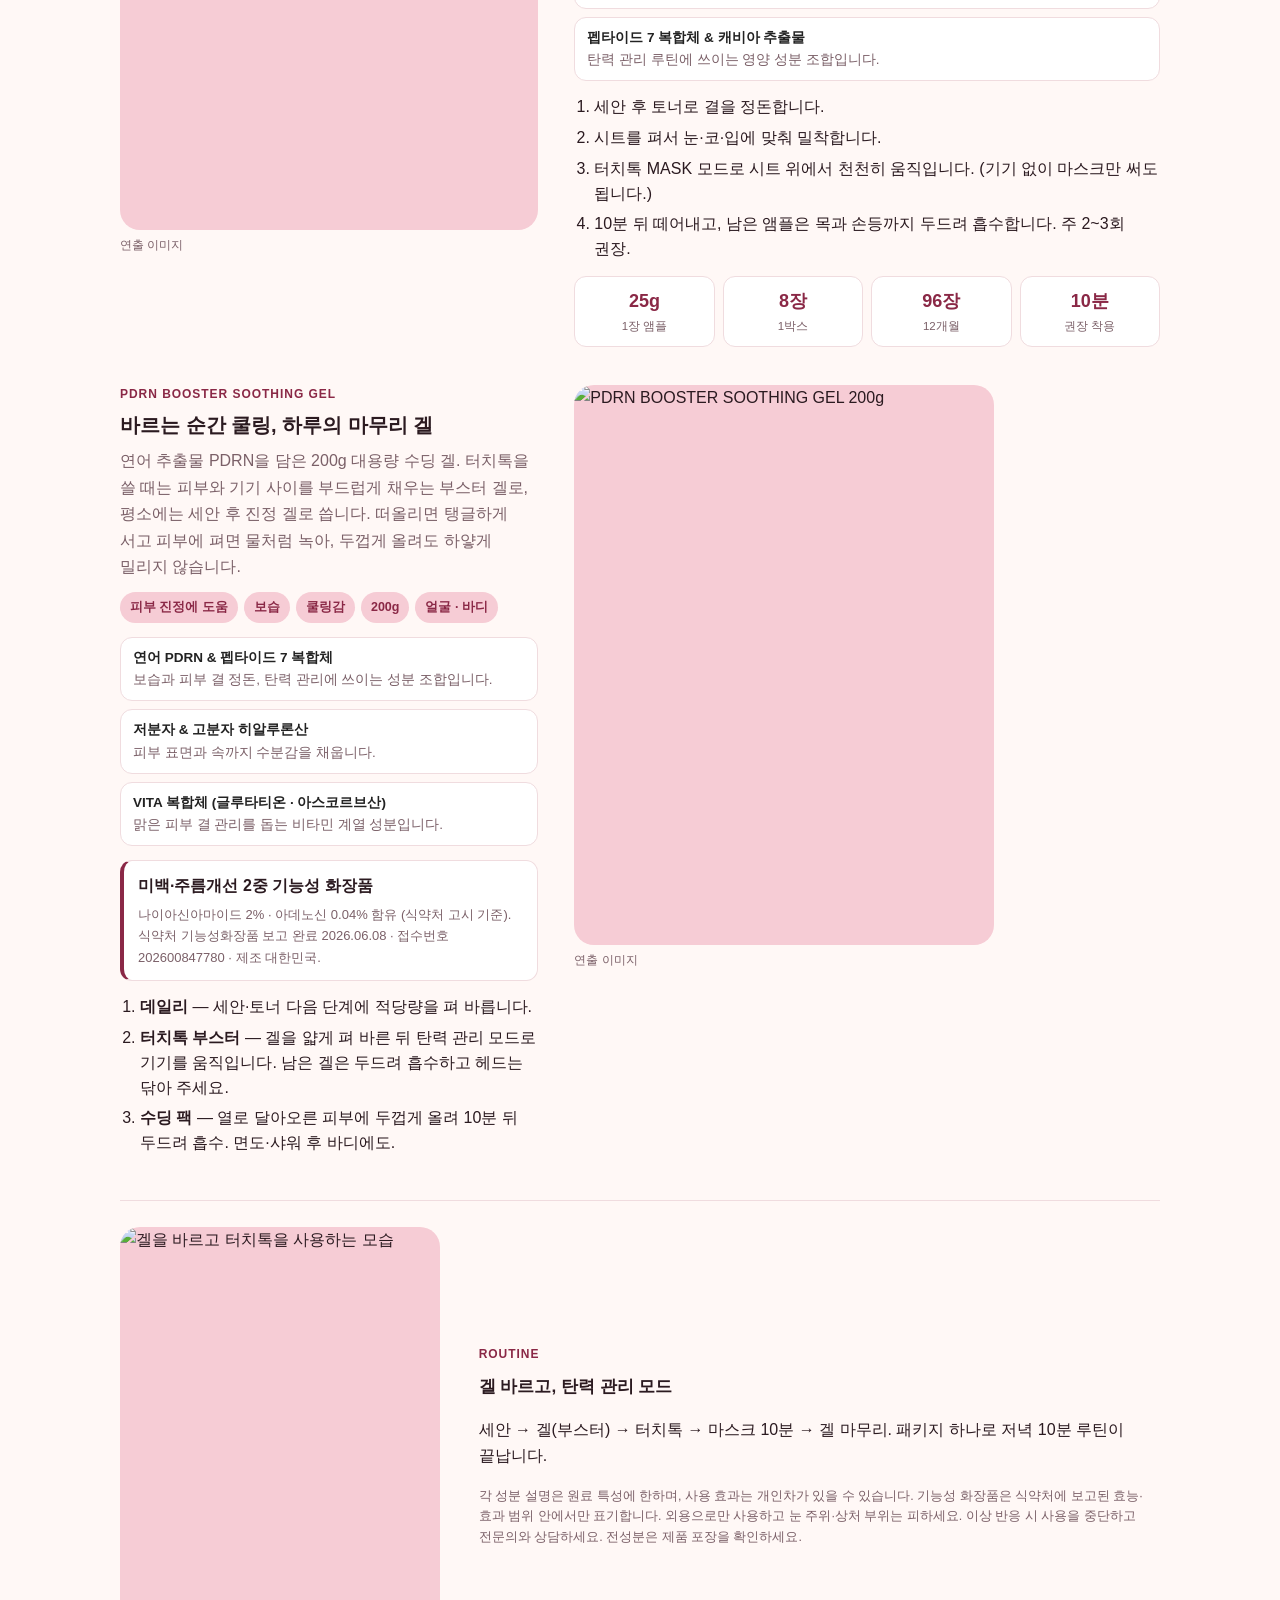
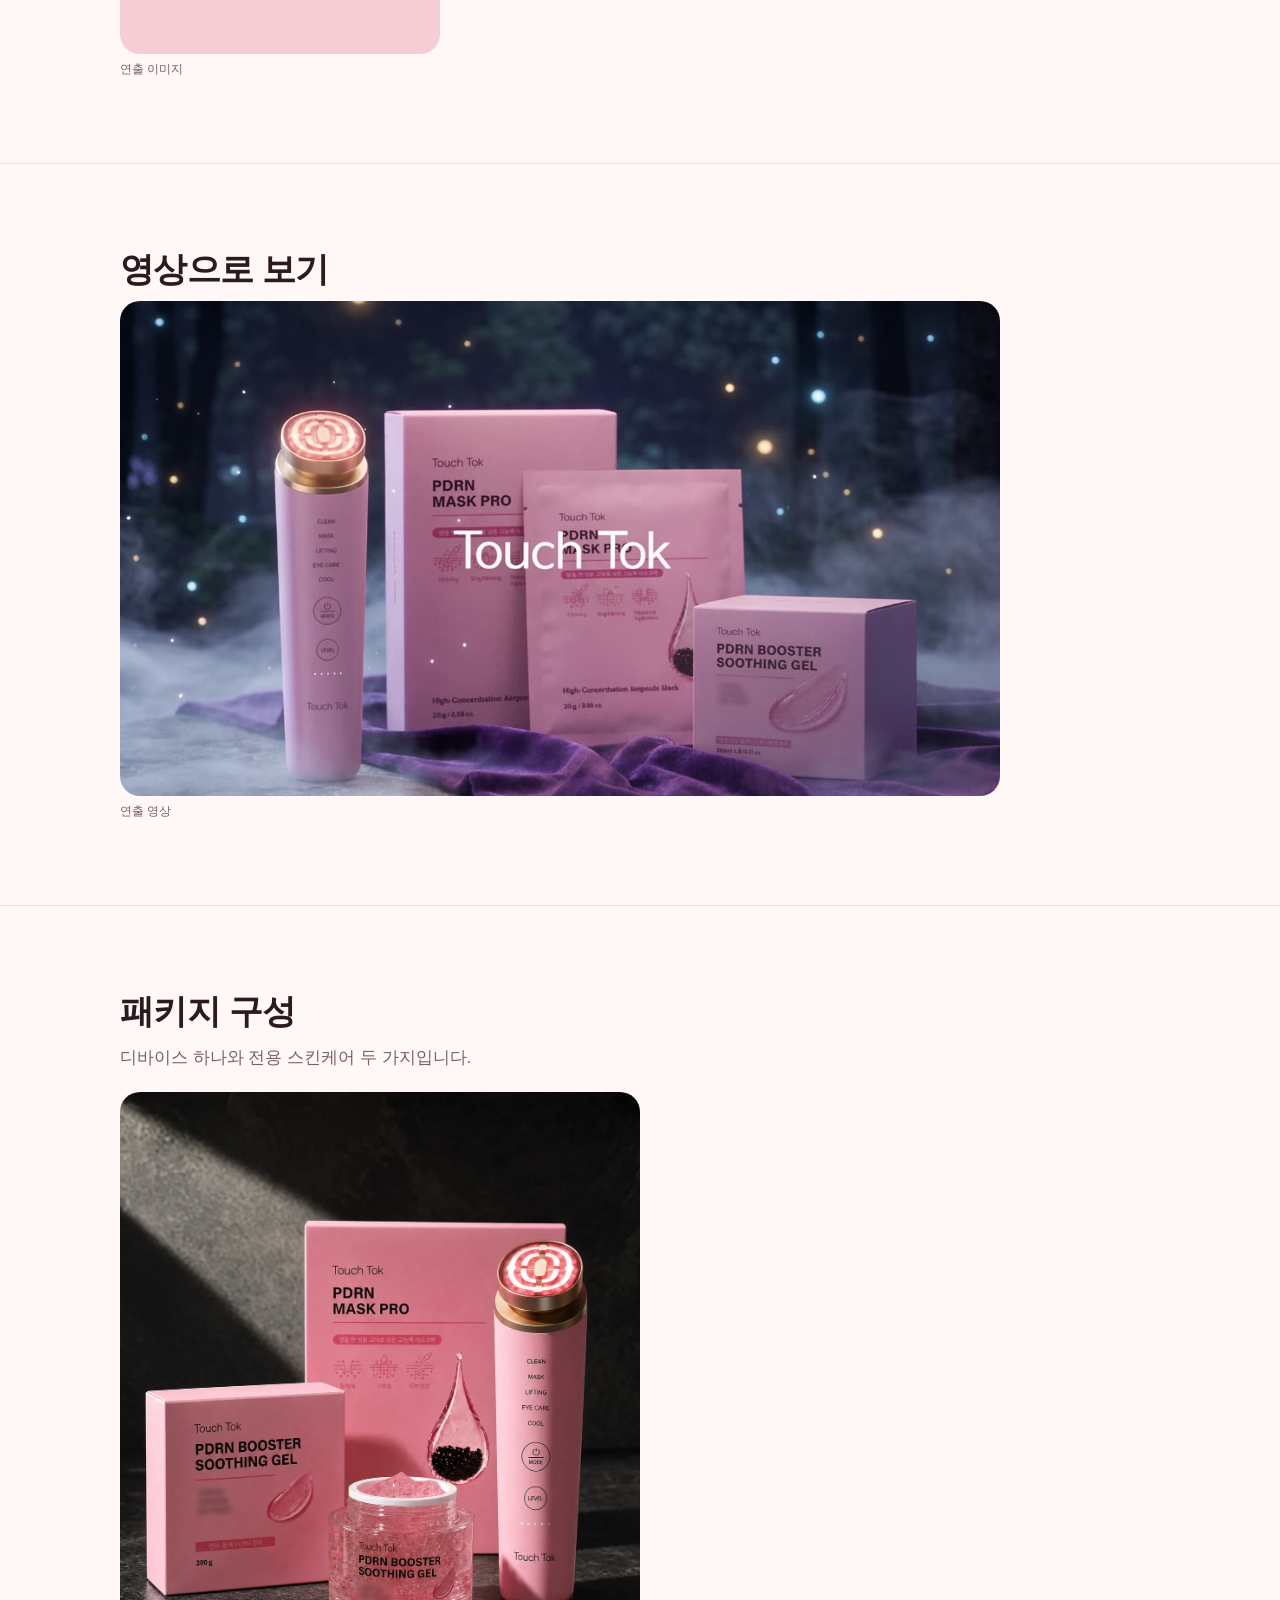
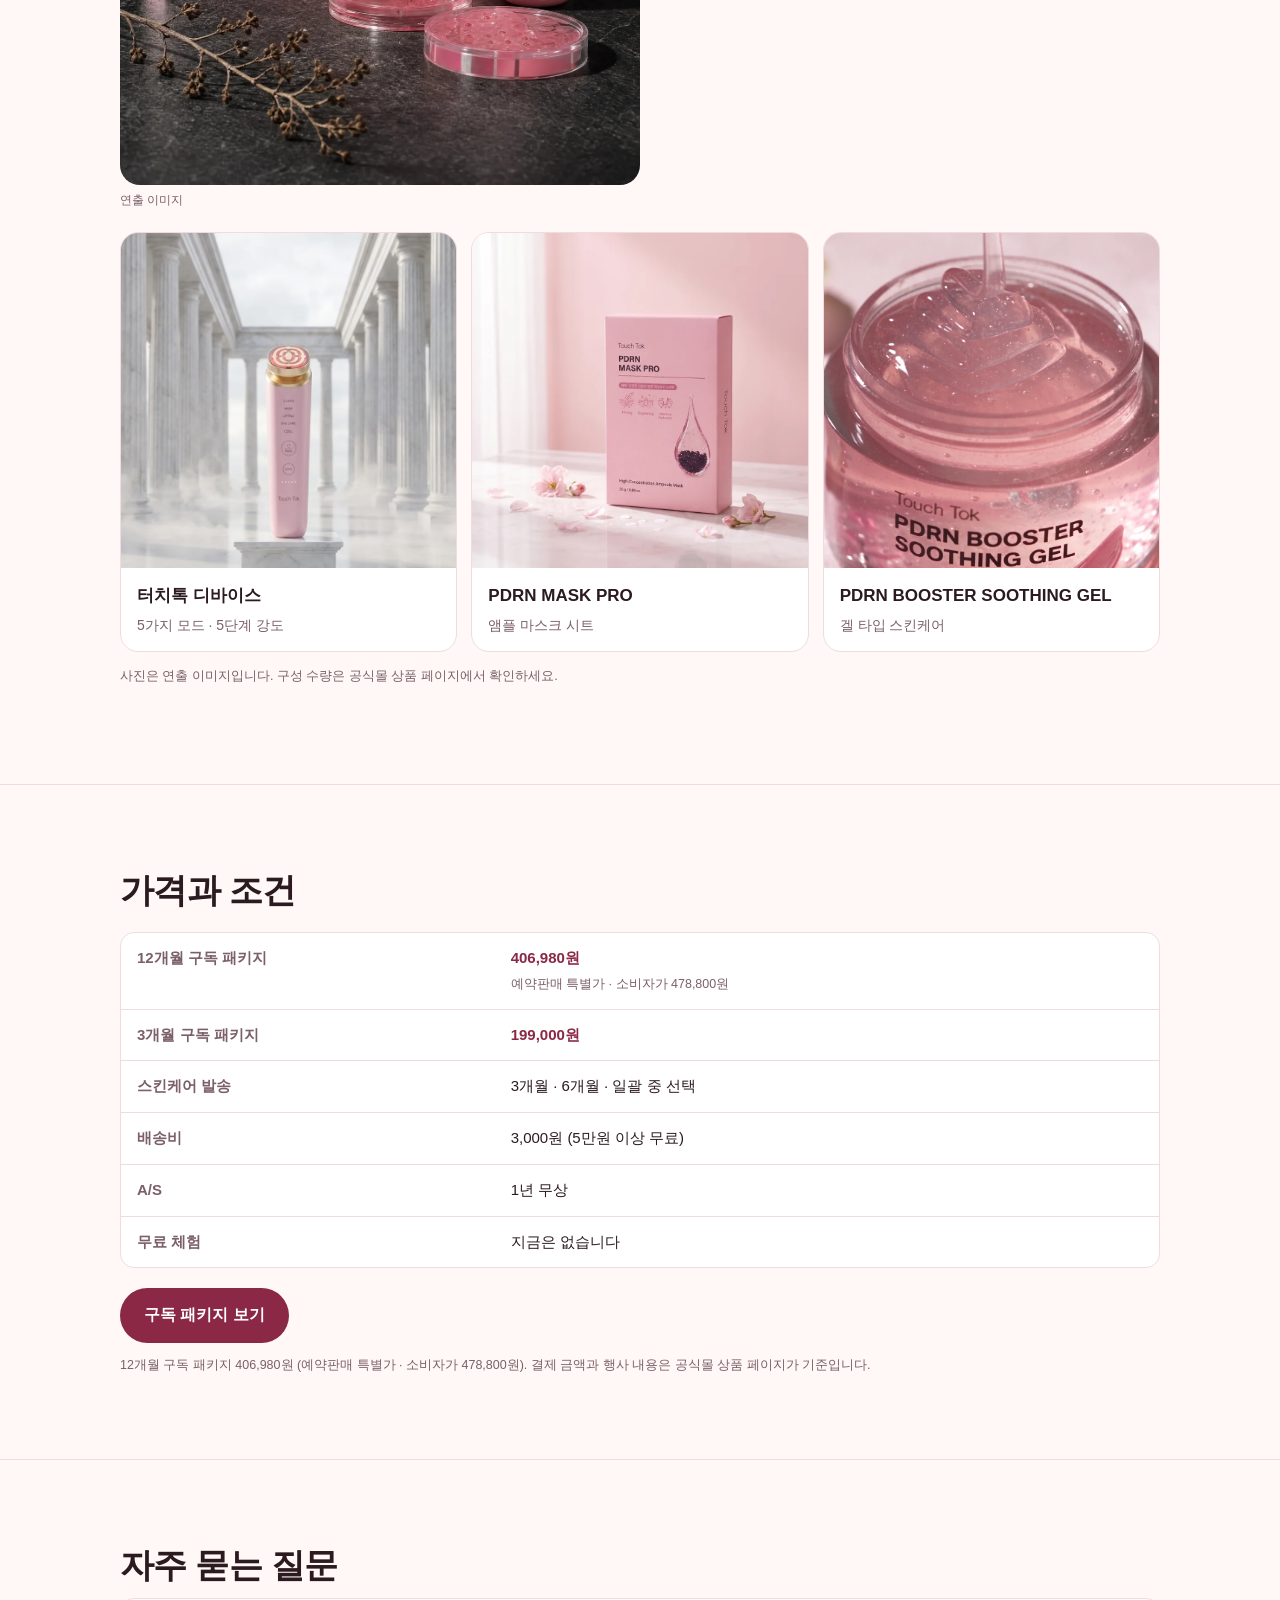
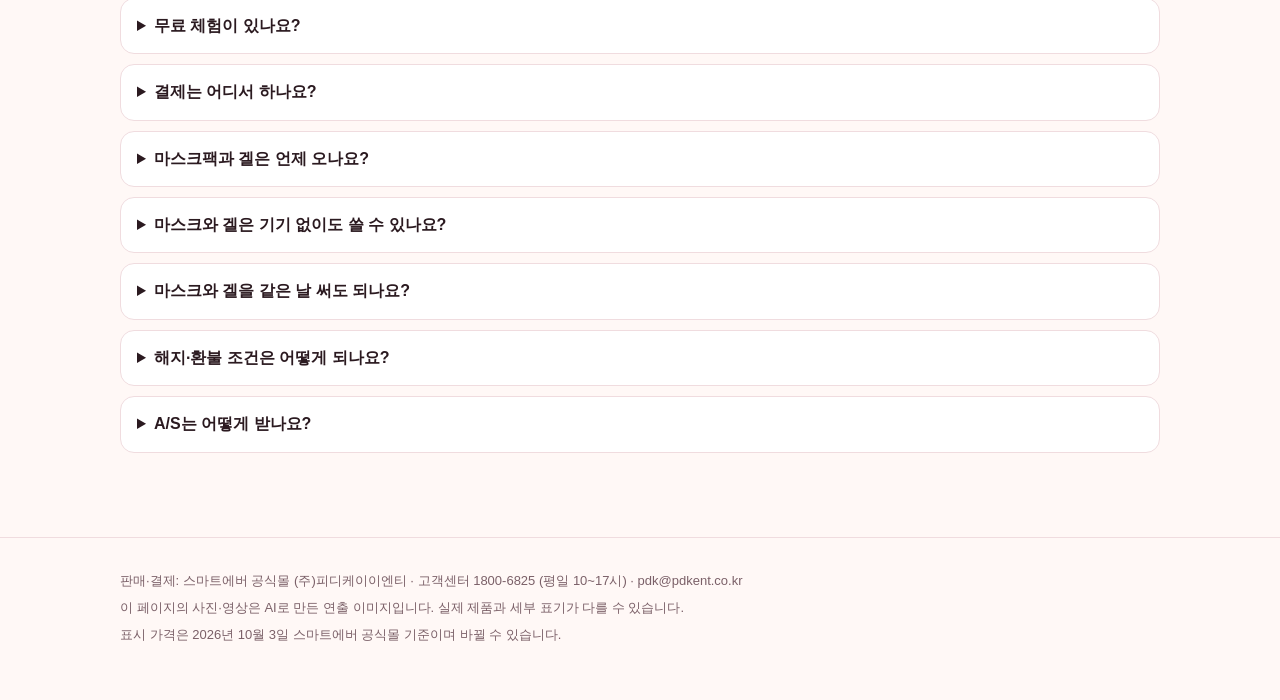
==== commit 612051b5: "touchtok.kr: 근거 없는 「모든 피부 타입」 표기 삭제 Co-Authored-By: Claude Opus 5.5 <noreply@anthropic.com> Claude-S" ====
--- a/index.html
+++ b/index.html
@@ -30,7 +30,7 @@
 <figure><div class="shot a34"><img src="https://d2ol7oe51mr4n9.cloudfront.net/user_3FLPjwlul3oTSAoiBakDCqNxfLc/caf61979-b756-42a6-ba27-bedeb584f993.webp" alt="PDRN MASK PRO 파우치와 시트" loading="lazy"></div><figcaption>연출 이미지</figcaption></figure>
 <div class="skt"><span class="eyebrow">PDRN MASK PRO</span><h3>한 장에 앰플 25g, 세미겔 마스크</h3>
 <p>앰플 한 병 분량(25g)을 세미겔 시트에 그대로 담았습니다. 터치톡 MASK 모드와 함께 쓰도록 만든 고농축 앰플 마스크입니다. 대나무 화이버 시트가 얼굴 굴곡에 밀착되고, 기기를 위에 올려도 앰플이 흘러내리지 않습니다.</p>
-<ul class="chips"><li>보습</li><li>피부 결 정돈</li><li>진정에 도움</li><li>8장 / 1박스</li><li>모든 피부 타입</li></ul>
+<ul class="chips"><li>보습</li><li>피부 결 정돈</li><li>진정에 도움</li><li>8장 / 1박스</li></ul>
 <ul class="kv"><li><b>연어 PDRN (소듐DNA) 100ppm</b>연어 추출물 유래 DNA 조각 성분. 보습과 피부 결 정돈에 도움을 줍니다.</li><li><b>300Da 초저분자 콜라겐 워터</b>작은 분자 크기의 콜라겐 수용액으로 피부 표면을 촉촉하게 채웁니다.</li><li><b>펩타이드 7 복합체 &amp; 캐비아 추출물</b>탄력 관리 루틴에 쓰이는 영양 성분 조합입니다.</li></ul>
 <ol><li>세안 후 토너로 결을 정돈합니다.</li><li>시트를 펴서 눈·코·입에 맞춰 밀착합니다.</li><li>터치톡 MASK 모드로 시트 위에서 천천히 움직입니다. (기기 없이 마스크만 써도 됩니다.)</li><li>10분 뒤 떼어내고, 남은 앰플은 목과 손등까지 두드려 흡수합니다. 주 2~3회 권장.</li></ol>
 <p class="nums"><span><b>25g</b>1장 앰플</span><span><b>8장</b>1박스</span><span><b>96장</b>12개월</span><span><b>10분</b>권장 착용</span></p></div>
